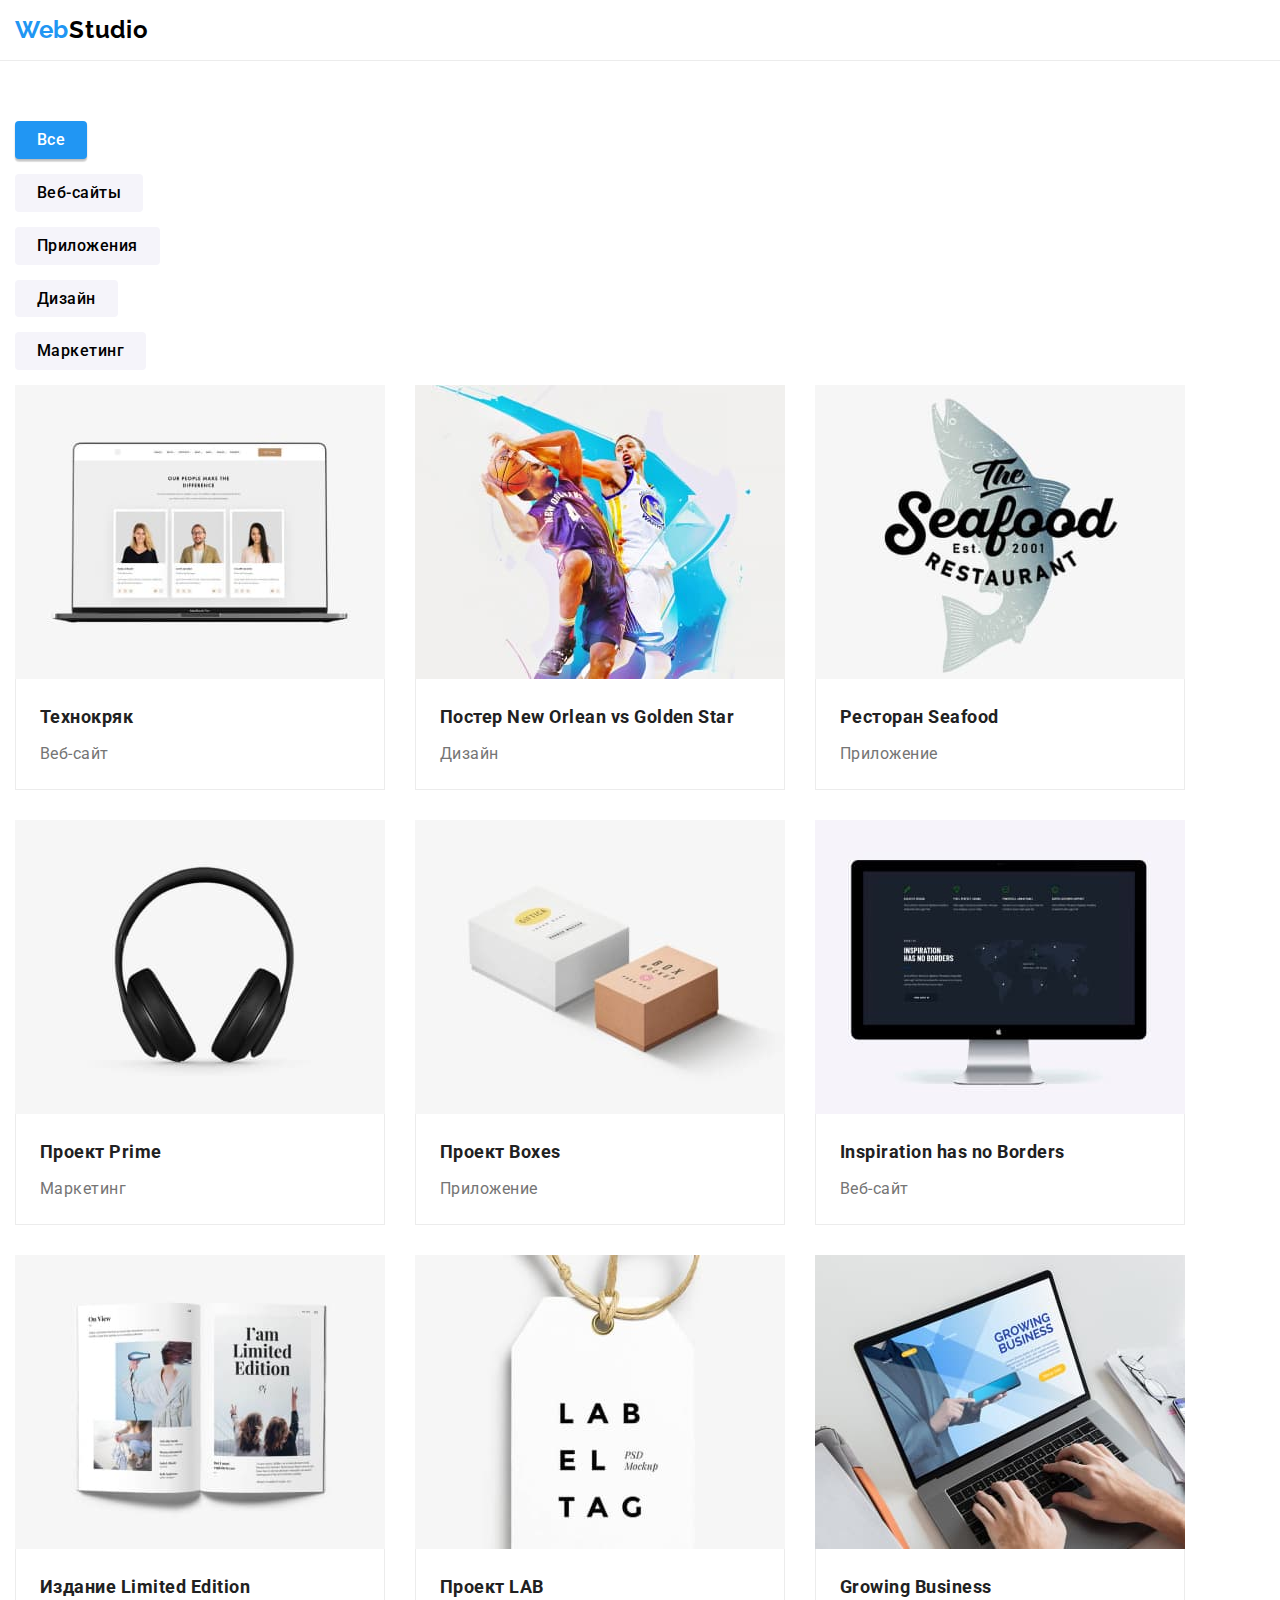
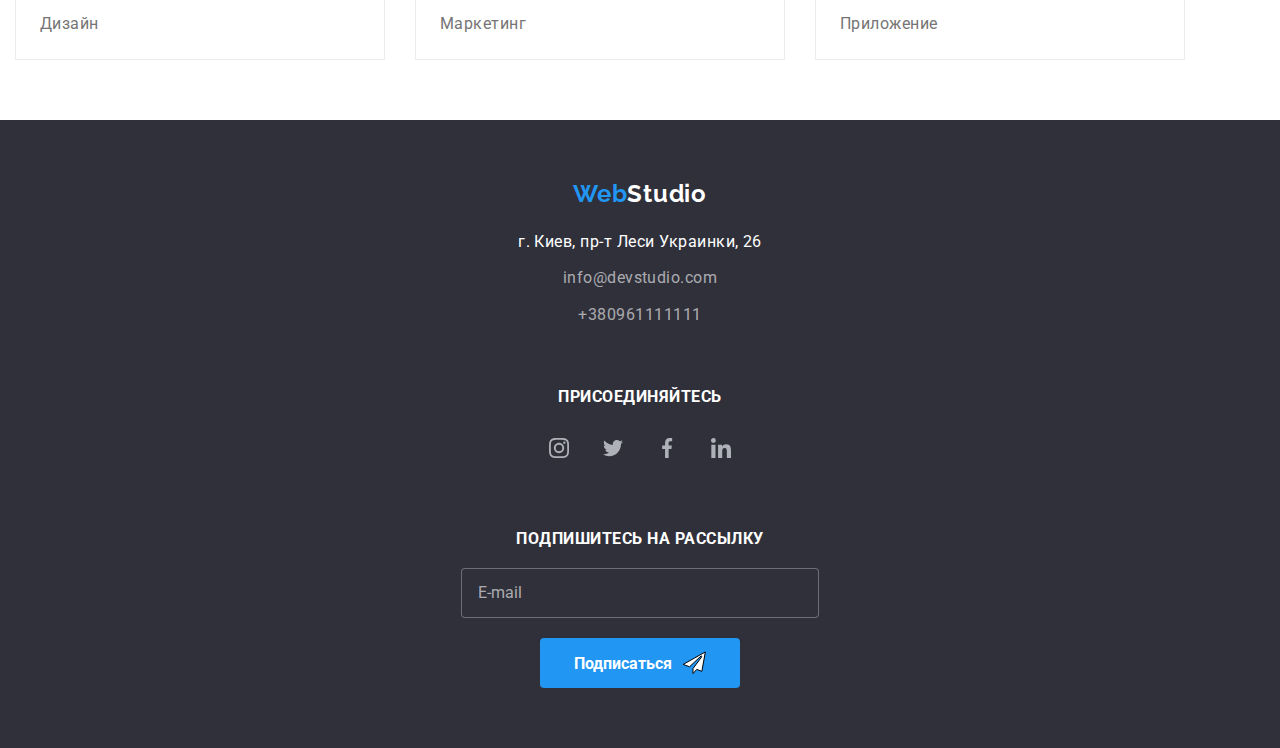
==== portfolio.html @ b9605300 "mobile-rdy" ====
<!DOCTYPE html>
<html lang="ru">

<head>
    <meta charset="UTF-8">
    <meta http-equiv="X-UA-Compatible" content="IE=edge">
    <meta name="viewport" content="width=device-width, initial-scale=1.0">
    <link rel="preconnect" href="https://fonts.googleapis.com">
    <link rel="preconnect" href="https://fonts.gstatic.com" crossorigin>
    <link rel="preconnect" href="https://fonts.googleapis.com">
    <link rel="preconnect" href="https://fonts.gstatic.com" crossorigin>
    <title>WebStudio</title>
    <link href="https://fonts.googleapis.com/css2?family=Raleway:wght@700&family=Roboto:wght@400;500;700;900&display=swap"
        rel="stylesheet">
        <link rel="stylesheet" href="https://cdnjs.cloudflare.com/ajax/libs/modern-normalize/1.1.0/modern-normalize.min.css">
    <link rel="stylesheet" href="./css/common.css">
    <link rel="stylesheet" href="./css/main.min.css">
   <!-- <link rel="stylesheet" href="./css/style.css"> -->
</head>

<body>
    <!--Шапка-->
                <header class="page-header">
                    <div class="container">
                        <nav class="main-nav">
                            <a class="logo" href="./index.html" lang="en">
                                <span class="logo__word">Web</span>Studio</a>
                
                            <button class="menu-button" type="button" aria-expanded="false" aria-controls="menu-container"
                                data-menu-button>
                                <svg width="40" height="40" aria-label="Переключатель мобильного меню">
                                    <use class="icon-cross" href="./images/burger.svg#icon-cross"></use>
                                    <use class="icon-menu" href="./images/burger.svg#icon-menu"></use>
                                </svg>
                            </button>
                            <div class="menu-container" id="menu-container" data-menu>
                                <div class="navigation">
                                    <ul class="nav">
                                        <li class="nav__item"><a class="nav__link" href="./index.html">Студия</a></li>
                                        <li class="nav__item"><a class="nav__link current" href="./portfolio.html">Портфолио</a></li>
                                        <li class="nav__item"><a class="nav__link" href="">Контакты</a></li>
                                    </ul>
                                </div>
                                <div class="contacts-list">
                                    <ul class="contacts">
                                        <li class="contacts__item">
                                            <a class="contacts__link contacts__link--blue link-none" href="tel:+380961111111">
                                                <svg class="contacts__icon" width="10" height="16">
                                                    <use href="./images/icons.svg#icon-smartphone"></use>
                                                </svg>
                                                +380961111111</a>
                                        </li>
                                        <li class="contacts__item">
                                            <a class="contacts__link link-none" href="mailto:info@devstudio.com">
                                                <svg class="contacts__icon" width="16" height="12">
                                                    <use href="./images/icons.svg#icon-email"></use>
                                                </svg>info@devstudio.com</a>
                                        </li>
                                    </ul>
                                    <ul class="social">
                                        <li class="social__item">
                                            <a class="social__link" href="">Instagram</a>
                                        </li>
                                        <li class="social__item">
                                            <a class="social__link" href="">Twitter</a>
                                        </li>
                                        <li class="social__item">
                                            <a class="social__link" href="">Facebook</a>
                                        </li>
                                        <li class="social__item">
                                            <a class="social__link" href="">LinkedIn</a>
                                        </li>
                                    </ul>
                
                
                                </div>
                            </div>
                        </nav>
                
                    </div>
                </header>
    <main>
        <!-- Наши проекты -->
        <section class="section">
            <div class="container">
            <h1 class="visually-hidden">Наши проекты</h1>
            <ul class="list works">
                <li class="works__item"><button type="button" class="works__btn works__btn--secondary">Все</button></li>
                <li class="works__item"><button type="button" class="works__btn works__btn--primary">Веб-сайты</button></li>
                <li class="works__item"><button type="button" class="works__btn works__btn--primary">Приложения</button></li>
                <li class="works__item"><button type="button" class="works__btn works__btn--primary">Дизайн</button></li>
                <li class="works__item"><button type="button" class="works__btn works__btn--primary">Маркетинг</button></li>
            </ul>
            <ul class="card-set">
                    <li class="card-set__item">
                        <a href="" class="link-none product">
                            <div class="product__thumb">
                            <img src="./images/technocrack.jpg" alt="открытый ноутбук" width="370">
                            <div class="product__overlay">
                                <p class="product__text">Ресурс предлагает комплексные предложения с разным уровнем функционала и сервисов. Все это позволит посетителю получить
                                исчерпывающие сведения о компании или частном лице.</p>
                            </div>
                            </div>
                            <div class="product__meta">
                                <h2 class="product__name">Технокряк</h2>
                                <p class="product__position">Веб-сайт</p>
                            </div>
                        </a>
                    </li>
                    <li class="card-set__item">        
                        <a href="" class="link-none product">
                            <div class="product__thumb">
                            <img src="./images/poster-neworlean.jpg" alt="два баскетболиста" width="370">
                            <div class="product__overlay">
                                <p class="product__text">Ресурс предлагает комплексные предложения с разным уровнем функционала и сервисов. Все это
                                    позволит посетителю получить
                                    исчерпывающие сведения о компании или частном лице.</p>
                            </div>
                            </div>
                            <div class="product__meta">
                                <h2 class="product__name">Постер <span lang="en">New Orlean vs Golden Star</span></h2>
                                <p class="product__position">Дизайн</p>
                            </div>
                        </a>
                    </li>
                    <li class="card-set__item">  
                        <a href="" class="link-none product">
                            <div class="product__thumb">
                            <img src="./images/seafood.jpg" alt="плакат ресторана" width="370">
                            <div class="product__overlay">
                                <p class="product__text">Ресурс предлагает комплексные предложения с разным уровнем функционала и сервисов. Все это
                                    позволит посетителю получить
                                    исчерпывающие сведения о компании или частном лице.</p>
                            </div>
                            </div>
                            <div class="product__meta">
                                <h2 class="product__name">Ресторан <span lang="en"> Seafood</span></h2>
                                <p class="product__position">Приложение</p>
                            </div>
                        </a>
                    </li>
                    <li class="card-set__item">            
                        <a href="" class="link-none product">
                            <div class="product__thumb">
                            <img src="./images/headphones.jpg" alt="наушники" width="370">
                            <div class="product__overlay">
                                <p class="product__text">Ресурс предлагает комплексные предложения с разным уровнем функционала и сервисов. Все это
                                    позволит посетителю получить
                                    исчерпывающие сведения о компании или частном лице.</p>
                            </div>
                            </div>
                            <div class="product__meta">
                                <h2 class="product__name">Проект <span lang="en">Prime</span></h2>
                                <p class="product__position">Маркетинг</p>
                            </div>
                        </a>
                    </li>
                    <li class="card-set__item">                    
                        <a href="" class="link-none product">
                            <div class="product__thumb">
                            <img src="./images/boxes.jpg" alt="два блока" width="370">
                            <div class="product__overlay">
                                <p class="product__text">Ресурс предлагает комплексные предложения с разным уровнем функционала и сервисов. Все это
                                    позволит посетителю получить
                                    исчерпывающие сведения о компании или частном лице.</p>
                            </div>
                            </div>
                            <div class="product__meta">
                                <h2 class="product__name">Проект <span lang="en">Boxes</span></h2>
                                <p class="product__position">Приложение</p>
                            </div>
                        </a>
                    </li>
                    <li class="card-set__item">   
                        <a href="" class="link-none product">
                            <div class="product__thumb">
                            <img src="./images/monitor.jpg" alt="монитор" width="370">
                            <div class="product__overlay">
                                <p class="product__text">Ресурс предлагает комплексные предложения с разным уровнем функционала и сервисов. Все это
                                    позволит посетителю получить
                                    исчерпывающие сведения о компании или частном лице.</p>
                            </div>
                            </div>
                            <div class="product__meta">
                                <h2 class="product__name" lang="en">Inspiration has no Borders</h2>
                                <p class="product__position">Веб-сайт</p>
                            </div>
                        </a>
                    </li>
                    <li class="card-set__item">  
                        <a href="" class="link-none product_">
                            <div class="product__thumb">
                            <img src="./images/book.jpg" alt="книга" width="370">
                            <div class="product__overlay">
                                <p class="product__text">Ресурс предлагает комплексные предложения с разным уровнем функционала и сервисов. Все это
                                    позволит посетителю получить
                                    исчерпывающие сведения о компании или частном лице.</p>
                            </div>
                            </div>
                            <div class="product__meta">
                                <h2 class="product__name">Издание <span lang="en">Limited Edition</span></h2>
                                <p class="product__position">Дизайн</p>
                            </div>
                        </a>
                    </li>
                    <li class="card-set__item"> 
                        <a href="" class="link-none product">
                            <div class="product__thumb">
                            <img src="./images/label.jpg" alt="фирменная бирка" width="370">
                            <div class="product__overlay">
                                <p class="product__text">Ресурс предлагает комплексные предложения с разным уровнем функционала и сервисов. Все это
                                    позволит посетителю получить
                                    исчерпывающие сведения о компании или частном лице.</p>
                            </div>
                            </div>
                            <div class="product__meta">
                                <h2 class="product__name">Проект <span lang="en">LAB</span></h2>
                                <p class="product__position">Маркетинг</p>
                            </div>
                        </a>
                    </li>
                    <li class="card-set__item">
                        <a href="" class="link-none product">
                            <div class="product__thumb">
                            <img src="./images/notebook.jpg" alt="ноутбук" width="370">
                            <div class="product__overlay">
                                <p class="product__text">Ресурс предлагает комплексные предложения с разным уровнем функционала и сервисов. Все это
                                    позволит посетителю получить
                                    исчерпывающие сведения о компании или частном лице.</p>
                            </div>
                            </div>
                            <div class="product__meta">
                                <h2 class="product__name" lang="en">Growing Business</h2>
                                <p class="product__position">Приложение</p>
                            </div>
                        </a>
                    </li>
                </ul>
            </div>
        </section>

    </main>

    <!--Подвал-->
<footer class="footer">
    <div class="container foot">
        <div class="foot-address">
            <a class="logo footer__logo link-none" href="./index.html" lang="en">
                <span class="logo__word">Web</span>Studio</a>
            <address class="address">
                <p class="address__text">г. Киев, пр-т Леси Украинки, 26</p>
                <ul class="address__list list">
                    <li class="address__item"><a class="address__link link-none" href="mailto:info@devstudio.com"
                            lang="en">info@devstudio.com</a></li>
                    <li class="address__item"><a class="address__link link-none"
                            href="tel:+380961111111">+380961111111</a></li>
                </ul>
            </address>
        </div>
        <div class="social-footer">
            <strong class="footer__title">Присоединяйтесь</strong>
            <ul class="icons list">
                <li class="icons__item"> <a href="" class="icons__link foot-link link-none">
                        <svg class="icons__img" aria-label="Инстаграм">
                            <use href="./images/icons.svg#icon-inst"></use>
                        </svg>
                        <span class="visually-hidden">Instagram</span>
                    </a></li>
                <li class="icons__item"><a href="" class="icons__link foot-link link-none">
                        <svg class="icons__img" aria-label="Твиттер">
                            <use href="./images/icons.svg#icon-tweet"></use>
                        </svg>
                        <span class="visually-hidden">Twitter</span>
                    </a></li>
                <li class="icons__item"><a href="" class="icons__link foot-link link-none">
                        <svg class="icons__team" width="20" height="20" aria-label="Фейсбук">
                            <use href="./images/icons.svg#icon-fb"></use>
                        </svg>
                        <span class="visually-hidden">Facebook</span>
                    </a></li>
                <li class="icons__item"><a href="" class="icons__link foot-link link-none">
                        <svg class="icons__img" aria-label="Линкедин">
                            <use href="./images/icons.svg#icon-lnkd"></use>
                        </svg>
                        <span class="visually-hidden">LinkedIn</span>
                    </a></li>
            </ul>
        </div>
        <div class="form-foot">
            <strong class="footer__title">Подпишитесь на рассылку</strong>
            <form action="#" class="form-footer">
                <input type="email" name="mail-foot" id="mail-foot" class="form-footer__field" placeholder="E-mail">
                <div class="btn-wrapper">
                    <button type="submit" class="form-footer__btn">Подписаться</button>
                   <!-- <div class="form-footer__img">
                          <svg class="foot-svg">
                        <use href="./images/icons.svg#icon-telegram"></use>
                    </svg> 
                        <svg width="24" height="24" viewBox="0 0 24 24" fill="none" xmlns="http://www.w3.org/2000/svg">
                            <path
                                d="M19.863 20.3235L14.975 18.5131L14.6483 18.3921L14.4217 18.6566L11 22.6484V17.5569L19.9017 5.54776L19.1581 4.88525L7.55359 15.7644L1.18652 13.4063L23.3215 0.955331L19.863 20.3235Z"
                                fill="white" stroke="black" />
                        </svg>
                    </div> -->
                </div>
            </form>
        </div>
    </div>
</footer>
<script src="js/menu.js"></script>
</body>

</html>
---- css/main.min.css ----
/*! modern-normalize v1.1.0 | MIT License | https://github.com/sindresorhus/modern-normalize */*,::before,::after{-webkit-box-sizing:border-box;box-sizing:border-box}html{line-height:1.15;-webkit-text-size-adjust:100%;-moz-tab-size:4;-o-tab-size:4;tab-size:4}body{margin:0;font-family:system-ui,-apple-system,"Segoe UI",Roboto,Helvetica,Arial,sans-serif,"Apple Color Emoji","Segoe UI Emoji"}hr{height:0;color:inherit}abbr[title]{-webkit-text-decoration:underline dotted;text-decoration:underline dotted}b,strong{font-weight:bolder}code,kbd,samp,pre{font-family:ui-monospace, SFMono-Regular, Consolas, 'Liberation Mono', Menlo, monospace;font-size:1em}small{font-size:80%}sub,sup{font-size:75%;line-height:0;position:relative;vertical-align:baseline}sub{bottom:-0.25em}sup{top:-0.5em}table{text-indent:0;border-color:inherit}button,input,optgroup,select,textarea{font-family:inherit;font-size:100%;line-height:1.15;margin:0}button,select{text-transform:none}button,[type='button'],[type='reset'],[type='submit']{-webkit-appearance:button}::-moz-focus-inner{border-style:none;padding:0}:-moz-focusring{outline:1px dotted ButtonText}:-moz-ui-invalid{box-shadow:none}legend{padding:0}progress{vertical-align:baseline}::-webkit-inner-spin-button,::-webkit-outer-spin-button{height:auto}[type='search']{-webkit-appearance:textfield;outline-offset:-2px}::-webkit-search-decoration{-webkit-appearance:none}::-webkit-file-upload-button{-webkit-appearance:button;font:inherit}summary{display:list-item}.nav,.clients,.address__list,.social,.card-set{list-style:none}.logo,.nav__link,.address__link,.social__link{text-decoration:none}html{-webkit-box-sizing:border-box;box-sizing:border-box}*,*::after,*::before{-webkit-box-sizing:inherit;box-sizing:inherit}p,h1,h2,h3,h4,h5,h6,ul{margin:0;padding:0}img{display:block;max-width:100%;height:auto}body{font-family:Roboto, sans-serif;letter-spacing:0.03em;color:#212121;background-color:#fff}body.modal-open{overflow:hidden}.visually-hidden{position:absolute;width:1px;height:1px;margin:-1px;border:0;padding:0;clip:rect(0 0 0 0);overflow:hidden}.list{list-style:none}.link-none{text-decoration:none}.container{min-width:100%;padding-left:15px;padding-right:15px;margin-left:auto;margin-right:auto}@media screen and (min-width: 480px){.container{width:480px}}@media screen and (min-width: 768px){.container{width:768px}}@media screen and (min-width: 1200px){.container{width:1200px}}.button{min-width:200px;padding:10px 32px;border:none;border-radius:4px;color:#fff;background-color:#2196f3;font-weight:700;font-size:16px;line-height:1.87;cursor:pointer}.section{padding-top:60px;padding-bottom:60px}.section--nopadding{padding-top:0}.section__title{margin-top:0;margin-bottom:30px;font-weight:700;font-size:36px;line-height:1.16;text-align:center}.page-header{position:relative;border-bottom:1px solid #ececec}.logo{display:inline-block;padding-top:16px;padding-bottom:16px;color:#000;font-family:Raleway, sans-serif;font-weight:700;font-size:24px;line-height:1.16;letter-spacing:0.03em}.logo__word{color:#2196f3}.footer__logo{color:#fff;padding:0;margin-bottom:20px}.main-nav{display:-webkit-box;display:-ms-flexbox;display:flex;-webkit-box-pack:justify;-ms-flex-pack:justify;justify-content:space-between;-webkit-box-align:center;-ms-flex-align:center;align-items:center}.nav{text-align:start}.nav__item:not(:last-child){margin-bottom:32px}.nav__link:visited{color:#212121}.nav__link{position:relative;display:inline-block;color:#212121;font-style:normal;font-weight:500;font-size:40px;line-height:1.17;letter-spacing:0.02em;-webkit-transition:color 250ms cubic-bezier(0.4, 0, 0.2, 1);transition:color 250ms cubic-bezier(0.4, 0, 0.2, 1)}.nav__link.current{color:#2196f3}.nav__link:hover,.nav__link:focus{color:#2196f3}@media screen and (max-width: 480px){.contacts{margin-bottom:60px}.contacts__icon{margin-right:11px}}@media screen and (max-width: 480px) and (max-width: 480px){.contacts__icon{display:none}}.contacts__item{display:-webkit-box;display:-ms-flexbox;display:flex;-webkit-box-pack:start;-ms-flex-pack:start;justify-content:flex-start}.contacts__item:not(:last-child){margin-bottom:32px}.contacts__link{display:-webkit-inline-box;display:-ms-inline-flexbox;display:inline-flex;-webkit-box-align:center;-ms-flex-align:center;align-items:center;color:#757575;font-weight:500;font-size:24px;line-height:1.16;letter-spacing:0.02em;color:#757575;fill:#757575;border:none;-webkit-transition:color 250ms cubic-bezier(0.4, 0, 0.2, 1),fill 250ms cubic-bezier(0.4, 0, 0.2, 1);transition:color 250ms cubic-bezier(0.4, 0, 0.2, 1),fill 250ms cubic-bezier(0.4, 0, 0.2, 1)}.contacts__link:hover,.contacts__link:focus{color:#2196f3;fill:#2196f3;border:none}@media screen and (max-width: 480px){.contacts__link--blue{font-weight:500;font-size:34px;line-height:1.17;letter-spacing:0.02em;color:#2196f3}}.hero{padding-top:184px;padding-bottom:216px;height:400px;margin-left:auto;margin-right:auto;letter-spacing:0.06em;text-align:center;background-color:#2f303a;background-image:-webkit-gradient(linear, left top, left bottom, from(rgba(47,48,58,0.4)), to(rgba(47,48,58,0))),url(../images/hero-bg-image.jpg);background-image:linear-gradient(180deg, rgba(47,48,58,0.4) 0%, rgba(47,48,58,0) 100%),url(../images/hero-bg-image.jpg);background-size:cover;background-position:center;background-repeat:no-repeat}.hero__title{margin-top:0;margin-bottom:30px;color:#fff;font-weight:900;font-size:26px;line-height:1.16;letter-spacing:0.06em;text-transform:uppercase}.features__icon{width:70px;height:70px}.features__thumb{display:-webkit-box;display:-ms-flexbox;display:flex;-webkit-box-pack:center;-ms-flex-pack:center;justify-content:center;-webkit-box-align:center;-ms-flex-align:center;align-items:center;min-height:120px;margin-bottom:30px;background-color:#f5f4fa}.features__item{text-align:center}.features__item:not(:last-child){margin-bottom:30px}.features__title{margin-top:0;margin-bottom:10px;font-weight:700;font-size:14px;line-height:1.14;text-transform:uppercase}.features__text{margin-top:0;margin-bottom:0;color:#757575;font-size:14px;line-height:1.71}@media screen and (max-width: 480px){.work{display:none}}.section__team--bg{background-color:#f5f4fa}.team__item:not(:last-child){margin-bottom:30px}.team__name{margin-bottom:10px;font-weight:500;font-size:16px;line-height:1.18}.team__position{margin-bottom:16px;color:#757575;font-size:16px;line-height:1.18}.team__block{display:block;text-align:center;padding-top:30px;padding-bottom:30px;background-color:#fff;border-radius:0px 0px 4px 4px;-webkit-box-shadow:0px 1px 3px rgba(0,0,0,0.12),0px 1px 1px rgba(0,0,0,0.14),0px 2px 1px rgba(0,0,0,0.2);box-shadow:0px 1px 3px rgba(0,0,0,0.12),0px 1px 1px rgba(0,0,0,0.14),0px 2px 1px rgba(0,0,0,0.2)}.icons{display:-webkit-box;display:-ms-flexbox;display:flex;-webkit-box-pack:center;-ms-flex-pack:center;justify-content:center}.icons__item:not(:last-child){margin-right:10px}.icons__link{display:-webkit-inline-box;display:-ms-inline-flexbox;display:inline-flex;-webkit-box-align:center;-ms-flex-align:center;align-items:center;-webkit-box-pack:center;-ms-flex-pack:center;justify-content:center;width:44px;height:44px;border-radius:50%;fill:#afb1b8;-webkit-transition:background-color 250ms cubic-bezier(0.4, 0, 0.2, 1),fill 250ms cubic-bezier(0.4, 0, 0.2, 1);transition:background-color 250ms cubic-bezier(0.4, 0, 0.2, 1),fill 250ms cubic-bezier(0.4, 0, 0.2, 1)}.icons__img{width:20px;height:20px}.icons__link:hover,.icons__link:focus{fill:#fff;background-color:#2196f3;border:none}.clients{display:-webkit-box;display:-ms-flexbox;display:flex;-ms-flex-wrap:wrap;flex-wrap:wrap;-webkit-box-pack:center;-ms-flex-pack:center;justify-content:center;margin:-15px}.clients__item{width:calc((100% - 4*15px)/2);margin:15px;border-radius:4px}.clients__link{display:-webkit-box;display:-ms-flexbox;display:flex;-webkit-box-pack:center;-ms-flex-pack:center;justify-content:center;-webkit-box-align:center;-ms-flex-align:center;align-items:center;min-width:170px;min-height:92px;fill:#afb1b8;border:1px solid #afb1b8;border-radius:4px;-webkit-transition:border 250ms cubic-bezier(0.4, 0, 0.2, 1),fill 250ms cubic-bezier(0.4, 0, 0.2, 1);transition:border 250ms cubic-bezier(0.4, 0, 0.2, 1),fill 250ms cubic-bezier(0.4, 0, 0.2, 1)}.clients__link:hover,.clients__link:focus{border-color:#2196f3;border-radius:4px;fill:#2196f3}.footer{background-color:#2f303a;padding-bottom:60px;padding-top:60px}.foot{text-align:center}.foot-address{margin-bottom:60px}.address{font-style:normal}.address__link{display:block;color:rgba(255,255,255,0.6);font-style:normal;line-height:1.71;-webkit-transition:color 250ms cubic-bezier(0.4, 0, 0.2, 1);transition:color 250ms cubic-bezier(0.4, 0, 0.2, 1)}.address__link:hover,.address__link:focus{color:#2196f3}.address__item{margin-top:9px}.address__text{color:#fff;font-weight:400;letter-spacing:0.03em;line-height:1.71}.footer__title{display:block;margin-bottom:20px;font-weight:700;line-height:1.14;text-transform:uppercase;color:#fff}.social-footer{margin-left:auto;margin-right:auto;text-align:center;margin-bottom:60px}.footer__icons-link{fill:#fff;background-color:rgba(255,255,255,0.1);-webkit-transition:background-color 250ms cubic-bezier(0.4, 0, 0.2, 1);transition:background-color 250ms cubic-bezier(0.4, 0, 0.2, 1)}.form-foot{display:block;text-align:center}.form-footer__field{min-height:50px;min-width:358px;padding:12px 16px;margin-bottom:20px;margin-right:auto;margin-left:auto;border:1px solid rgba(255,255,255,0.3);border-radius:4px;color:#fff;background-color:#2f303a}.form-footer__field:hover,.form-footer__field:focus{outline:transparent;border-color:#fff}.form-footer__btn{display:-webkit-box;display:-ms-flexbox;display:flex;-webkit-box-align:center;-ms-flex-align:center;align-items:center;-webkit-box-pack:center;-ms-flex-pack:center;justify-content:center;min-width:200px;min-height:50px;margin-left:auto;margin-right:auto;border:none;border-radius:4px;color:#fff;background-color:#2196f3;font-weight:700;font-size:16px;line-height:1.87;cursor:pointer;-webkit-transition:background-color 250ms cubic-bezier(0.4, 0, 0.2, 1);transition:background-color 250ms cubic-bezier(0.4, 0, 0.2, 1)}.form-footer__btn::after{content:'';display:inline-block;width:24px;height:24px;margin-left:10px;background-image:url(../images/telegram.svg)}.form-footer__img{position:absolute;width:24px;height:24px;top:50%;right:28px;-webkit-transform:translateY(-50%);transform:translateY(-50%)}.btn-wrapper{height:50px}.form-footer__field::-webkit-input-placeholder{color:rgba(255,255,255,0.6)}.form-footer__field:-ms-input-placeholder{color:rgba(255,255,255,0.6)}.form-footer__field::-ms-input-placeholder{color:rgba(255,255,255,0.6)}.form-footer__field::placeholder{color:rgba(255,255,255,0.6)}.backdrop{position:fixed;top:0;left:0;width:100%;height:100%;padding:94px 15px;overflow-y:scroll;background-color:rgba(0,0,0,0.2);opacity:1;-webkit-transition:opacity 250ms var(--timing-function);transition:opacity 250ms var(--timing-function)}.backdrop.is-hidden{opacity:0;pointer-events:none}.backdrop.is-hidden .modal{-webkit-transform:translate(-50%, -50%) scale(1.1);transform:translate(-50%, -50%) scale(1.1)}.modal{position:relative;padding:40px;background-color:#fff;border-radius:4px;-webkit-transition:-webkit-transform 250ms cubic-bezier(0.4, 0, 0.2, 1);transition:-webkit-transform 250ms cubic-bezier(0.4, 0, 0.2, 1);transition:transform 250ms cubic-bezier(0.4, 0, 0.2, 1);transition:transform 250ms cubic-bezier(0.4, 0, 0.2, 1), -webkit-transform 250ms cubic-bezier(0.4, 0, 0.2, 1)}.button-close{display:-webkit-inline-box;display:-ms-inline-flexbox;display:inline-flex;position:absolute;-webkit-box-pack:center;-ms-flex-pack:center;justify-content:center;-webkit-box-align:center;-ms-flex-align:center;align-items:center;right:0;top:0;margin-top:8px;margin-right:8px;width:30px;height:30px;padding:0;background-color:#fff;border:1px solid rgba(0,0,0,0.1);border-radius:50px;cursor:pointer;fill:black;-webkit-transition:fill 250ms cubic-bezier(0.4, 0, 0.2, 1),border-color 250ms cubic-bezier(0.4, 0, 0.2, 1);transition:fill 250ms cubic-bezier(0.4, 0, 0.2, 1),border-color 250ms cubic-bezier(0.4, 0, 0.2, 1)}.button-close:hover,.button-close:focus{outline:none;fill:#2196f3;border-color:#2196f3}.button-close__img{height:11px;width:11px}.form{margin-left:auto;margin-right:auto}.form__title{display:inline-block;margin-bottom:12px;font-weight:700;font-size:20px;line-height:1.15}.form__field{position:relative;display:-webkit-box;display:-ms-flexbox;display:flex;-webkit-box-orient:vertical;-webkit-box-direction:normal;-ms-flex-direction:column;flex-direction:column}.form__field:not(:nth-of-type(4)){margin-bottom:10px}.form__field:nth-of-type(4){margin-bottom:20px}.form__input{margin:0;padding:11px 12px 11px 35px;border:1px solid rgba(33,33,33,0.2);border-radius:4px;cursor:pointer}.form-textarea{height:120px;padding:12px 16px;resize:none;-webkit-transition:border-color 250ms cubic-bezier(0.4, 0, 0.2, 1);transition:border-color 250ms cubic-bezier(0.4, 0, 0.2, 1);border:1px solid rgba(33,33,33,0.2);border-radius:4px}.form-field input::-webkit-input-placeholder{font-size:12px;line-height:1.16;letter-spacing:0.01em;color:rgba(117,117,117,0.5)}.form-field input:-ms-input-placeholder{font-size:12px;line-height:1.16;letter-spacing:0.01em;color:rgba(117,117,117,0.5)}.form-field input::-ms-input-placeholder{font-size:12px;line-height:1.16;letter-spacing:0.01em;color:rgba(117,117,117,0.5)}.form-field input::placeholder{font-size:12px;line-height:1.16;letter-spacing:0.01em;color:rgba(117,117,117,0.5)}.agree{display:-webkit-box;display:-ms-flexbox;display:flex;-webkit-box-pack:center;-ms-flex-pack:center;justify-content:center;margin-bottom:30px}.agree__link{color:#2196f3}.form-btn{display:block;margin-left:auto;margin-right:auto;-webkit-box-shadow:0px 4px 4px rgba(0,0,0,0.15);box-shadow:0px 4px 4px rgba(0,0,0,0.15);-webkit-transition:background-color 250ms cubic-bezier(0.4, 0, 0.2, 1);transition:background-color 250ms cubic-bezier(0.4, 0, 0.2, 1)}.form-btn:hover,.form-btn:focus,.form-footer__btn:hover,.form-footer__btn:focus{background-color:#188CE8}.form-img{position:absolute;top:31px;left:12px;-webkit-transition:fill 250ms cubic-bezier(0.4, 0, 0.2, 1);transition:fill 250ms cubic-bezier(0.4, 0, 0.2, 1)}.form__input:hover,.form__input:focus,textarea:hover,textarea:focus{outline:transparent;border-color:#2196f3}.form__input:focus+.form-img,.form__input:hover+.form-img{fill:#2196f3}.form__input{-webkit-transition:border-color 250ms cubic-bezier(0.4, 0, 0.2, 1);transition:border-color 250ms cubic-bezier(0.4, 0, 0.2, 1)}.checkbox{-webkit-appearance:none;-moz-appearance:none;appearance:none}.icon{display:inline-block;width:16px;height:15px;margin-right:7px;border:2px solid #212121;border-radius:2px}.checkbox:checked+.icon{background-color:#2196f3;border-color:#2196f3;background-image:url(../images/fullcheck.svg);background-size:contain;background-origin:border-box}.checkbox:focus+.icon{border-color:#2196f3}.form__label{display:-webkit-inline-box;display:-ms-inline-flexbox;display:inline-flex;-webkit-box-align:center;-ms-flex-align:center;align-items:center;margin-bottom:4px;font-size:12px;line-height:1.16;letter-spacing:0.01em;color:#757575}.agree-text{-ms-flex-item-align:center;-ms-grid-row-align:center;align-self:center;white-space:nowrap;font-size:12px;line-height:1.16;color:#757575}.menu-button{display:-webkit-inline-box;display:-ms-inline-flexbox;display:inline-flex;margin:0;padding:0;z-index:2;border:none;background-color:transparent}.menu-button:hover,.menu-button:focus{fill:#2196f3}@media screen and (min-width: 768px){.menu-button{display:none}}.menu-button .icon-cross{display:none}.menu-button.is-open .icon-cross{display:block}.menu-button.is-open .icon-menu{display:none}.menu-button .icon-menu{display:block}.menu-container{display:none;position:absolute;top:0;left:0;width:100%;min-height:796px;padding:48px 40px;text-align:center;z-index:1;background-color:#fff}.menu-container.is-open{display:-webkit-box;display:-ms-flexbox;display:flex;-webkit-box-orient:vertical;-webkit-box-direction:normal;-ms-flex-direction:column;flex-direction:column;-webkit-box-pack:justify;-ms-flex-pack:justify;justify-content:space-between}.social{display:-webkit-box;display:-ms-flexbox;display:flex;-webkit-box-pack:justify;-ms-flex-pack:justify;justify-content:space-between}.social__item{font-weight:500;font-size:18px;line-height:1.22;letter-spacing:0.02em;color:#2196f3}.social__item:not(:last-child){margin-right:20px}.social__link:visited{color:currentColor}@media screen and (max-width: 480px){.works{display:-webkit-box;display:-ms-flexbox;display:flex;-ms-flex-wrap:wrap;flex-wrap:wrap}}.works__item{margin-bottom:15px}.works__item:not(:last-child){margin-right:8px}.works__btn{display:inline-block;border-radius:4px;padding:6px 22px;font-family:inherit;font-weight:500;font-size:16px;line-height:1.62;letter-spacing:inherit;-webkit-transition:color 250ms cubic-bezier(0.4, 0, 0.2, 1),background-color 250ms cubic-bezier(0.4, 0, 0.2, 1),-webkit-box-shadow 250ms cubic-bezier(0.4, 0, 0.2, 1);transition:color 250ms cubic-bezier(0.4, 0, 0.2, 1),background-color 250ms cubic-bezier(0.4, 0, 0.2, 1),-webkit-box-shadow 250ms cubic-bezier(0.4, 0, 0.2, 1);transition:color 250ms cubic-bezier(0.4, 0, 0.2, 1),background-color 250ms cubic-bezier(0.4, 0, 0.2, 1),box-shadow 250ms cubic-bezier(0.4, 0, 0.2, 1);transition:color 250ms cubic-bezier(0.4, 0, 0.2, 1),background-color 250ms cubic-bezier(0.4, 0, 0.2, 1),box-shadow 250ms cubic-bezier(0.4, 0, 0.2, 1),-webkit-box-shadow 250ms cubic-bezier(0.4, 0, 0.2, 1);cursor:pointer}.works__btn--primary{background-color:#f5f4fa;border:none}.works__btn--primary:hover,.works__btn--primary:focus{outline:transparent;color:#fff;background-color:#2196f3;border:none;-webkit-box-shadow:0px 3px 1px rgba(0,0,0,0.1),0px 1px 2px rgba(0,0,0,0.08),0px 2px 2px rgba(0,0,0,0.12);box-shadow:0px 3px 1px rgba(0,0,0,0.1),0px 1px 2px rgba(0,0,0,0.08),0px 2px 2px rgba(0,0,0,0.12)}.works__btn--secondary{color:#fff;background-color:#2196f3;border:none;-webkit-box-shadow:0px 3px 1px rgba(0,0,0,0.1),0px 1px 2px rgba(0,0,0,0.08),0px 2px 2px rgba(0,0,0,0.12);box-shadow:0px 3px 1px rgba(0,0,0,0.1),0px 1px 2px rgba(0,0,0,0.08),0px 2px 2px rgba(0,0,0,0.12)}.works__btn--secondary:hover,.works__btn--secondary:focus{outline:transparent}@media screen and (min-width: 480px){.card-set{display:-webkit-box;display:-ms-flexbox;display:flex;-ms-flex-wrap:wrap;flex-wrap:wrap;margin:-15px}}.card-set__item{width:370px;margin:15px;-webkit-transition:-webkit-box-shadow 250ms var(--timing-function);transition:-webkit-box-shadow 250ms var(--timing-function);transition:box-shadow 250ms var(--timing-function);transition:box-shadow 250ms var(--timing-function), -webkit-box-shadow 250ms var(--timing-function)}.product{display:block}.product:focus,.product:hover{outline:transparent;-webkit-box-shadow:0px 1px 1px rgba(0,0,0,0.12),0px 4px 4px rgba(0,0,0,0.06),1px 4px 6px rgba(0,0,0,0.16);box-shadow:0px 1px 1px rgba(0,0,0,0.12),0px 4px 4px rgba(0,0,0,0.06),1px 4px 6px rgba(0,0,0,0.16)}.product__meta{color:#212121;padding:20px 24px;border-bottom:1px solid #ececec;border-right:1px solid #ececec;border-left:1px solid #ececec}.product__thumb{position:relative;overflow:hidden}.product__overlay{position:absolute;top:0;left:0;width:100%;height:100%;-webkit-transform:translateY(101%);transform:translateY(101%);-webkit-transition:-webkit-transform 250ms cubic-bezier(0.4, 0, 0.2, 1);transition:-webkit-transform 250ms cubic-bezier(0.4, 0, 0.2, 1);transition:transform 250ms cubic-bezier(0.4, 0, 0.2, 1);transition:transform 250ms cubic-bezier(0.4, 0, 0.2, 1), -webkit-transform 250ms cubic-bezier(0.4, 0, 0.2, 1);background-color:rgba(33,150,243,0.9)}.product__text{display:block;width:322px;height:168px;margin:63px 24px;font-size:18px;line-height:1.55;color:#fff}.card-set__item:hover .product__overlay{-webkit-transform:translateY(0%);transform:translateY(0%)}.card-set__item:focus .product__overlay{-webkit-transform:translateY(0%);transform:translateY(0%)}.product__name{margin-bottom:4px;font-weight:700;font-size:18px;line-height:2}.product__position{color:#757575;font-size:16px;line-height:1.87}
/*# sourceMappingURL=main.min.css.map */
---- css/style.css ----
/* цвет основного текста #212121 */
/* вторичный цвет текста #757575 */
/* вторичный цвет текста rgba(255,255,255,.6) */
/* белый #ffffff */
/* акцент #2196F3 */
/* вторичный цвет фона #2F303A */
/* вторичный цвет фона #f5f4fa*/
:root {
  --primary-text-color: #212121;
  --title-text-color: #757575;
  --accent-color: #2196f3;
  --white-color: #ffffff;
  --black-color: #000000;
  --secondary-background-color: #f5f4fa;
  --secondary-bg-color: #2f303a;
  --social-sprite-color: #afb1b8;
  --timing-function: cubic-bezier(0.4, 0, 0.2, 1);
  
}
html {
  box-sizing: border-box;
}

*,
*::after,
*::before {
  box-sizing: inherit;
}
p,
h1,
h2,
h3,
h4,
h5,
h6,
ul {
  margin: 0;
  padding: 0;
}
img {
  display: block;
  max-width: 100%;
  height: auto;
}

body {
  font-family: Roboto, sans-serif;
  letter-spacing: 0.03em;
  color: var(--primary-text-color);
  background-color: var(--white-color);
}
.container {
  width: 1200px;
  padding-left: 15px;
  padding-right: 15px;
  margin-left: auto;
  margin-right: auto;
}
.list {
  list-style: none;
}
.link-none,
.link-none:visited {
  text-decoration: none;
}
.visually-hidden {
  position: absolute;
  width: 1px;
  height: 1px;
  margin: -1px;
  border: 0;
  padding: 0;
  clip: rect(0 0 0 0);
  overflow: hidden;
}
/* index.html*/
.page-header {
  border-bottom: 1px solid #ececec;
}
/* logo */
.logo {
  padding-top: 24px;
  padding-bottom: 24px;
  color: var(--black-color);
  font-family: Raleway, sans-serif;
  font-weight: 700;
  font-size: 26px;
  line-height: 1.19;
  letter-spacing: 0.03em;
}
.logo__word {
  color: var(--accent-color);
}

/* site nav */
.main-nav {
  display: flex;
  align-items: center;
}

.nav {
  display: flex;
  align-items: center;
  margin-left: 93px;
}
.nav__link:visited {
  color: var(--primary-text-color);
}

.nav__item:not(:last-child) {
  margin-right: 50px;
}

.nav__link {
  position: relative;
  display: block;
  padding-top: 32px;
  padding-bottom: 32px;
  color: var(--primary-text-color);
  font-style: normal;
  font-weight: 500;
  line-height: 1.14;
  letter-spacing: 0.02em;
  transition: color 250ms var(--timing-function);
}
/*.name::after{
  content: '';
  position: absolute;
  bottom: 0;
  left: 0;
  display: inline-block;
  width: 100%;
  height: 4px;
  border-radius: 4px;
  background-color: var(--accent-color);
  transition: opacity 250ms var(--timing-function);
  opacity: 0;
}
.name:hover::after,
.name:focus::after {
  opacity: 1;
}*/
.nav__link.current {
  color: var(--accent-color);
}
.nav__link.current:after {
  content: '';
  position: absolute;
  bottom: 0;
  left: 0;
  display: inline-block;
  width: 100%;
  height: 4px;
  border-radius: 4px;
  background-color: var(--accent-color);
  opacity: 1;
}
.nav__link:hover,
.nav__link:focus {
  color: var(--accent-color);

}



/* contacts */
.contacts {
  display: flex;
  margin-left: auto;
}
.contacts__item + .contacts__item {
  margin-left: 50px;
}

.contacts__item {
  display: inline-flex;
  align-items: center;
}

.contacts__link {
  display: inline-flex;
  align-items: center;
  padding-top: 32px;
  padding-bottom: 32px;
  color: var(--title-text-color);
  font-weight: 500;
  font-size: 14px;
  line-height: 1.14;
  letter-spacing: 0.02em;
  fill: var(--title-text-color);
  border:none;
  transition: color 250ms var(--timing-function),
  fill 250ms var(--timing-function);
}
.contacts__link:hover,
.contacts__link:focus {
  color: var(--accent-color);
  fill: var(--accent-color);
  border:none;
}
.contacts__icon {
  margin-right: 11px;
}
/* hero */
.hero {
  padding-top: 184px;
  padding-bottom: 216px;
  height: 600px;
  max-width: 1600px;
  margin-left: auto;
  margin-right: auto;
  letter-spacing: 0.06em;
  text-align: center;
  background-color: var(--secondary-bg-color);
  background-image: linear-gradient(
      180deg,
      rgba(47, 48, 58, 0.4) 0%,
      rgba(47, 48, 58, 0) 100%),
    url(../images/hero-bg-image.jpg);
  background-size: cover;
  background-position: center;
  background-repeat: no-repeat;
}

.hero__thumb {
  width: 696px;
}
.hero__title {
  margin-top: 0;
  margin-bottom: 30px;
  color: var(--white-color);
  font-weight: 900;
  font-size: 44px;
  line-height: 1.36;
  letter-spacing: 0.06em;
  text-transform: uppercase;
}
.button {
  min-width: 200px;
  padding: 10px 32px;
  border: none;
  border-radius: 4px;
  color: var(--white-color);
  background-color: var(--accent-color);
  font-weight: 700;
  font-size: 16px;
  line-height: 1.87;
  cursor: pointer;
}


/* section */
.section {
  padding-top: 94px;
  padding-bottom: 94px;
}
.section--nopadding {
  padding-top: 0;
}

.section__title {
  margin-top: 0;
  margin-bottom: 50px;
  font-weight: 700;
  font-size: 36px;
  line-height: 1.16;
  text-align: center;
}

/* features */
.features {
  display: flex;
}
/*
.features .item + .item {
  margin-left: 30px;
}*/
.features__item {
  width: calc((100% - 90px) / 4);
}
.features__icon {
 width: 70px;
 height: 70px;
}
.features__thumb {
  display: flex;
  justify-content: center;
  align-items: center;
  min-height: 120px;
  margin-bottom: 30px;
  background-color: var(--secondary-background-color);
}
/*.features-item::before {
  display: block;
  content: "";
  height: 120px;
  margin-bottom: 30px;
  background-color: var(--secondary-background-color);
  background-repeat: no-repeat;
  background-position: center;
}*/

.features__item:not(:last-child) {
  margin-right: 30px;
}
.features__title {
  margin-top: 0;
  margin-bottom: 10px;
  font-weight: 700;
  font-size: 14px;
  line-height: 1.14;
  text-transform: uppercase;
}
.features__text {
  margin-top: 0;
  margin-bottom: 0;
  color: var(--title-text-color);
  font-size: 14px;
  line-height: 1.71;
}
/* what we do*/
.work {
  display: flex;
}
.work-item {
  position: relative;
  width: calc((100% - 60px) / 3);
}

.work-item:not(:last-child) {
  margin-right: 30px;
}
.work-text {
  position: absolute;
  bottom: 0;
  left: 0;
  display: inline-flex;
  justify-content: center;
  align-items: center;
  width: 100%;
  min-height: 70px;
  font-weight: 700;
  line-height: 1.14px;
  text-transform: uppercase;
  color: var(--white-color);
  background-color: rgba(47, 48, 58, .8);
}

/* team */
.team {
  display: flex;
}
.section__team--bg {
  background-color: var(--secondary-background-color);
}

.team__item {
  width: calc((100% - 90px) / 4);
}

.team__item:not(:last-child) {
  margin-right: 30px;
}

.team__name {
  margin-bottom: 10px;
  font-weight: 500;
  font-size: 16px;
  line-height: 1.18;
}

.team__position {
  margin-bottom: 16px;
  color: var(--title-text-color);
  font-size: 16px;
  line-height: 1.18;
}

.team__block {
  display: block;
  text-align: center;
  padding-top: 30px;
  padding-bottom: 30px;
  background-color: var(--white-color);
  border-radius: 0px 0px 4px 4px;
  box-shadow: 0px 1px 3px rgba(0, 0, 0, 0.12),
  0px 1px 1px rgba(0, 0, 0, 0.14),
  0px 2px 1px rgba(0, 0, 0, 0.2);
}
/* Social */

.icons {
  display: flex;
  justify-content: center;
}

.icons__item:not(:last-child) {
  margin-right: 10px;
}

.icons__link {
  display: inline-flex;
  align-items: center;
  justify-content: center;
  width: 44px;
  height: 44px;
  border-radius: 50%;
  fill: var(--social-sprite-color);
  transition: background-color 250ms var(--timing-function), 
  fill 250ms var(--timing-function);
}

.icons__img  {
  width: 20px;
  height: 20px;
}

.icons__link:hover,
.icons__link:focus  {
  fill: white;
  background-color: var(--accent-color);
  border: none;
}

/* Clients */

.clients {
  display: flex;
}

.clients__item {
  
  /*width: calc((100% - 150px)/6);*/
  min-width: 170px;
  min-height: 92px;
  
  border-radius: 4px;

}

/*.clients-item:hover,
.clients-item:focus {
  border: 1px solid var(--accent-color);
}*/

.clients__item:not(:last-child){
  margin-right: 30px;
}

.clients__link { 
  display: flex;
  justify-content: center;
  align-items: center;
  min-width: 170px;
  min-height: 92px;
  fill: var(--social-sprite-color);
  border: 1px solid var(--social-sprite-color);
  border-radius: 4px;
  transition: 
  border 250ms var(--timing-function),  
  fill 250ms var(--timing-function);
}

.clients__link:hover,
.clients__link:focus {
  border-color: var(--accent-color);
  border-radius: 4px;
  fill: var(--accent-color);
}





/* portfolio.html */

.works {
  display: flex;
  justify-content: center;
  margin-bottom: 50px;
}

.works__item:not(:last-child) {
  margin-right: 8px;
  margin-bottom: 15px;
}

.works__btn {
  display: inline-block;
  border-radius: 4px;
  padding: 6px 22px;
  font-family: inherit;
  font-weight: 500;
  font-size: 16px;
  line-height: 1.62;
  letter-spacing: inherit;
  transition: color 250ms var(--timing-function),
  background-color 250ms var(--timing-function),
  box-shadow 250ms var(--timing-function);
  cursor: pointer;
  
}


.works__btn--primary {
  background-color: var(--secondary-background-color);
  border: none;
  
}

.works__btn--primary:hover,
.works__btn--primary:focus {
  outline: transparent;
  color: var(--white-color);
  background-color: var(--accent-color);
  border: none;
  box-shadow: 0px 3px 1px rgba(0, 0, 0, 0.1),
  0px 1px 2px rgba(0, 0, 0, 0.08),
  0px 2px 2px rgba(0, 0, 0, 0.12);
}
.works__btn--secondary {
  color: var(--white-color);
  background-color: var(--accent-color);
  border: none;
  box-shadow: 0px 3px 1px rgba(0, 0, 0, 0.1),
  0px 1px 2px rgba(0, 0, 0, 0.08),
  0px 2px 2px rgba(0, 0, 0, 0.12);
}

.works__btn--secondary:hover,
.works__btn--secondary:focus {
  outline: transparent;
}
.card-set {
  display: flex;
  flex-wrap: wrap;
  margin: -15px;
}
.card-set__item {
  /*width: calc((100% - 60px) / 3);*/
  width: 370px;
  margin: 15px;
  transition: box-shadow 250ms var(--timing-function);
}


.product {
  display: block;
}

.product:focus,
.product:hover {
  outline: transparent;
  box-shadow: 0px 1px 1px rgba(0, 0, 0, 0.12),
  0px 4px 4px rgba(0, 0, 0, 0.06),
  1px 4px 6px rgba(0, 0, 0, 0.16);
}




.product__meta {
  color: var(--primary-text-color);
  padding: 20px 24px;
  border-bottom: 1px solid #ececec;
  border-right: 1px solid #ececec;
  border-left: 1px solid #ececec;
}

/* margin-right: 30px;
  margin-bottom: 30p
.flex-container .item:nth-child(3n) {
  margin-right: 0;
}

.flex-container .item:nth-last-child(-n + 3) {
  margin-bottom: 0;
}
.flex-container .item:not(:nth-child(3n)) {
  margin-right: 30px;
}
.flex-container .item:not(:nth-last-child(-n + 3)) {
  margin-bottom: 30px;
} */
.product__thumb {
  position: relative;
  overflow: hidden;
}

.product__overlay {
  position: absolute;
  top: 0;
  left: 0;
  width: 100%;
  height: 100%;
  transform: translateY(101%);
  transition: transform 250ms var(--timing-function);
  background-color: rgba(33, 150, 243, 0.9);
}
.product__text {
  display: block;
  width: 322px;
  height: 168px;
  margin: 63px 24px;
  font-size: 18px;
  line-height: 1.55;
  color: var(--white-color);
}

.card-set__item:hover .product__overlay{
  transform: translateY(0%);
}
.card-set__item:focus .product__overlay {
  transform: translateY(0%);
  
}

.product__name {
  margin-bottom: 4px;
  font-weight: 700;
  font-size: 18px;
  line-height: 2;
}
.product__position {
  color: var(--title-text-color);
  font-size: 16px;
  line-height: 1.87;
}



/* footer */

.footer {
  background-color: var(--secondary-bg-color);
  padding-bottom: 60px;
  padding-top: 60px;
}
.address {
  font-style: normal;
  margin-top: 20px;
}
.address__link {
  display: block;
  color: rgba(255, 255, 255, 0.6);
  font-style: normal;
  line-height: 1.71;
  transition: color 250ms var(--timing-function);
}

.address__item {
  margin-top: 9px;
}

.address__link:hover,
.address__link:focus {
  color: var(--accent-color);
}

.footer__logo {
  color: var(--white-color);
  padding: 0;
  margin-bottom: 20px;
}
.address__text {
  color: var(--white-color);
  font-weight: 400;
  letter-spacing: 0.03em;
  line-height: 1.71;
}
.footer__title {
  display: block;
  margin-bottom: 20px;
  font-weight: 700;
  line-height: 1.14;
  text-transform: uppercase;
  color: var(--white-color);
}
.social-footer {
  margin-left: 70px;
  width: 206px;
}
.foot {
 display: flex;
 align-items: baseline;
}
.footer__icons-link {
  fill: var(--white-color);
  background-color: rgba(255, 255, 255, .1);
  transition: background-color 250ms var(--timing-function)
}

.form-foot {
  display: block;
  margin-left: auto;
  width: 570px;
}
.form-footer {
  display: flex;
}
.form-footer__field {
  min-height: 50px;
  min-width: 358px;
  padding: 12px 16px;
  margin-bottom: 20px;
  margin-right: 12px;
  border: 1px solid rgba(255, 255, 255, 0.3);
  border-radius: 4px;
  color: var(--white-color);
  background-color: var(--secondary-bg-color);
}

.form-footer__field:hover,
.form-footer__field:focus {
  outline: none;
  border-color: var(--white-color);
}
.form-footer__btn {
  display: flex;
  align-items: center;
  justify-content: center;
  min-width: 200px;
  min-height: 50px;
  margin: 0;
  border: none;
  border-radius: 4px;
  color: var(--white-color);
  background-color: var(--accent-color);
  font-weight: 700;
  font-size: 16px;
  line-height: 1.87;
  cursor: pointer;

  transition: background-color 250ms var(--timing-function);
  
}

.form-footer__btn::after {
  content: '';
  display: inline-block;
  width: 24px;
  height: 24px; 
  margin-left: 10px;
  background-image: url(../images/telegram.svg);
}

.form-footer__img {
  position: absolute;
  width: 24px;
  height: 24px;
  top: 50%;
  right: 28px;
  transform: translateY(-50%);
}
.btn-wrapper  {
  height: 50px;
}
.form-footer__field::placeholder{
  color: rgba(255, 255, 255, .6);
}


/* modal window */
.backdrop {
  position: fixed;
  top: 0;
  left: 0;
  width: 100%;
  height: 100%;
  background-color: rgba(0, 0, 0, .2);
  opacity: 1;
  transition: opacity 250ms var(--timing-function);
}
.backdrop.is-hidden {
  opacity: 0;
  pointer-events: none;
}
.backdrop.is-hidden .modal {
  transform: translate(-50%, -50%) scale(1.1) ;
}
.modal {
  position: absolute;
  left: 50%;
  top: 50%;
  width: 528px;
  min-height: 581px;
  padding: 40px;

  background-color: var(--white-color);
  border-radius: 4px;

  transform: translate(-50%, -50%) scale(1);
  transition: transform 250ms var(--timing-function);
}

.button-close {
  display: inline-flex;
  position: absolute;
  justify-content: center;
  align-items: center;
  right: 0;
  top: 0;
  margin-top: 8px;
  margin-right: 8px;
  width: 30px;
  height: 30px;
  padding: 0;
  background-color: var(--white-color);
  border: 1px solid rgba(0, 0, 0, 0.1);
  border-radius: 50px;
  cursor: pointer;
  fill: black;
  transition: fill 250ms var(--timing-function),
  border-color 250ms var(--timing-function);
}
.button-close:hover,
.button-close:focus {
  outline: none;
  fill: var(--accent-color);
  border-color: var(--accent-color);
}

.button-close__img {
  height: 11px;
  width: 11px;
}

.form  {
  margin-left: auto;
  margin-right: auto;
}
.form__title {
  display: inline-block;
  margin-bottom: 12px;
  font-weight: 700;
  font-size: 20px;
  line-height: 1.15;
}
.form__field {
  position: relative;
  display: flex;
  flex-direction: column;
}

.form__field:not(:nth-of-type(4)) {
  margin-bottom: 10px;
}

.form__field:nth-of-type(4) {
  margin-bottom: 20px;
}



.form__input {
  margin: 0;
  padding: 11px 12px 11px 35px;
  border: 1px solid rgba(33, 33, 33, 0.2);
  border-radius: 4px;
  cursor: pointer;
}

.form-textarea {
  height: 120px;
  padding: 12px 16px;
  resize: none;
  transition: border-color 250ms var(--timing-function);
  border: 1px solid rgba(33, 33, 33, 0.2);
  border-radius: 4px;
}

.form-field input::placeholder{
  font-size: 12px;
  line-height: 1.16;
  letter-spacing: 0.01em;
  color: rgba(117, 117, 117, 0.5);
}

.agree {
  display: flex;
  text-align: center;
  justify-content: center;
  margin-bottom: 30px;
}
.agree__link {
  color: var(--accent-color);
}

.form-btn {
  display: block;
  margin-left: auto;
  margin-right: auto;

  box-shadow: 0px 4px 4px rgba(0, 0, 0, 0.15);

  transition: background-color 250ms var(--timing-function);
  
}
.form-btn:hover,
.form-btn:focus,
.form-footer__btn:hover,
.form-footer__btn:focus {
  background-color: #188CE8;

}

.form-img {
  position: absolute;
  top: 31px;
  left: 12px;
  transition: fill 250ms var(--timing-function);
}

.form__input:hover,
.form__input:focus,
textarea:hover,
textarea:focus
{
  outline: none;
  border-color: var(--accent-color);
  
}

.form__input:focus + .form-img,
.form__input:hover + .form-img
{
  fill: var(--accent-color);
}

.form__input {
  transition: border-color 250ms var(--timing-function);
}

.checkbox {
  -webkit-appearance:none;
  -moz-appearance:none;
  appearance:none;
}

.icon {
  display: inline-block;
  width: 16px;
  height: 15px;
  margin-right: 7px;
  border: 2px solid var(--primary-text-color);
  border-radius: 2px;
  
}

 
.checkbox:checked + .icon
 {
  background-color: var(--accent-color);
  border-color: var(--accent-color);
  background-image: url(../images/fullcheck.svg);
  background-size: contain;
  background-origin: border-box;
}

.checkbox:focus + .icon{
  border-color: var(--accent-color);
}

.form__label {
  display: inline-flex;
  align-items: center;
  margin-bottom: 4px;
  font-size: 12px;
  line-height: 1.16;
  letter-spacing: 0.01em;
  color: var(--title-text-color);
  
}
.agree-text {
  white-space: nowrap;
  font-size: 14px;
  line-height: 1.71;
  color: var(--title-text-color);
}
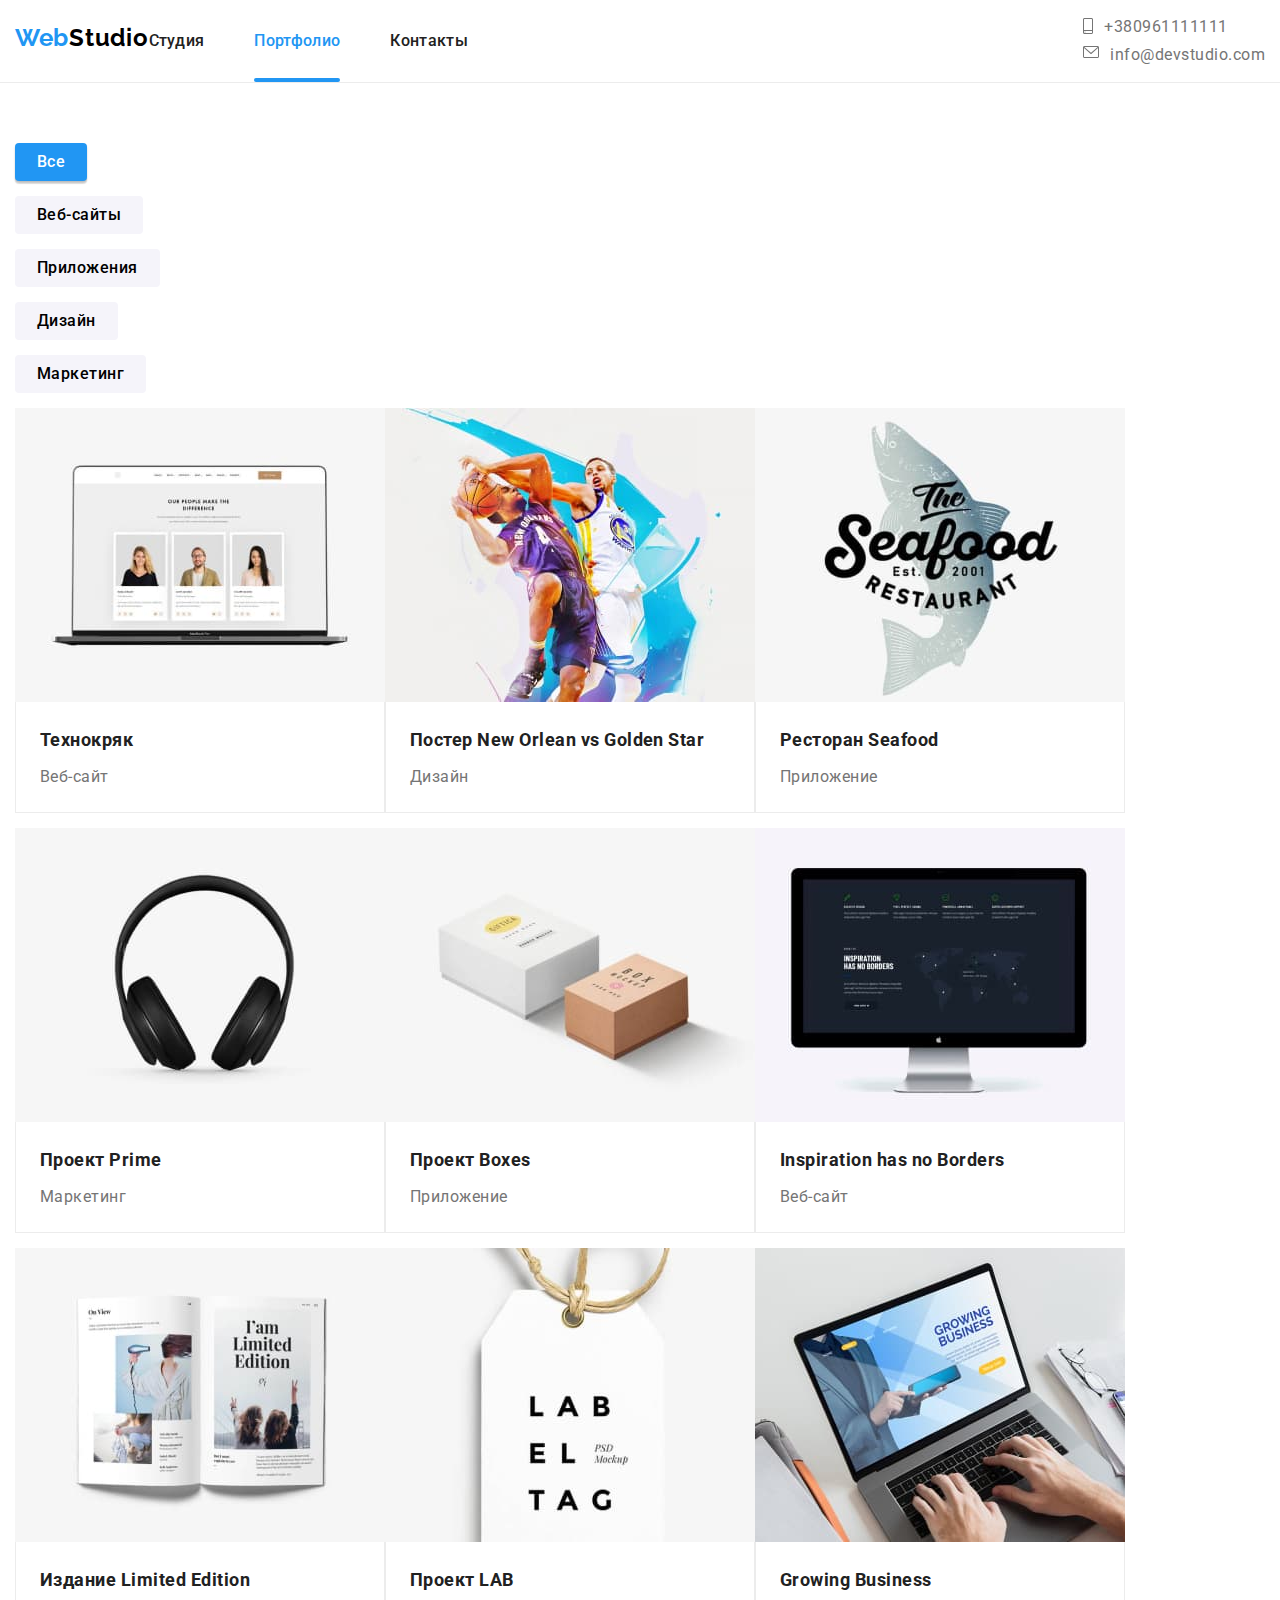
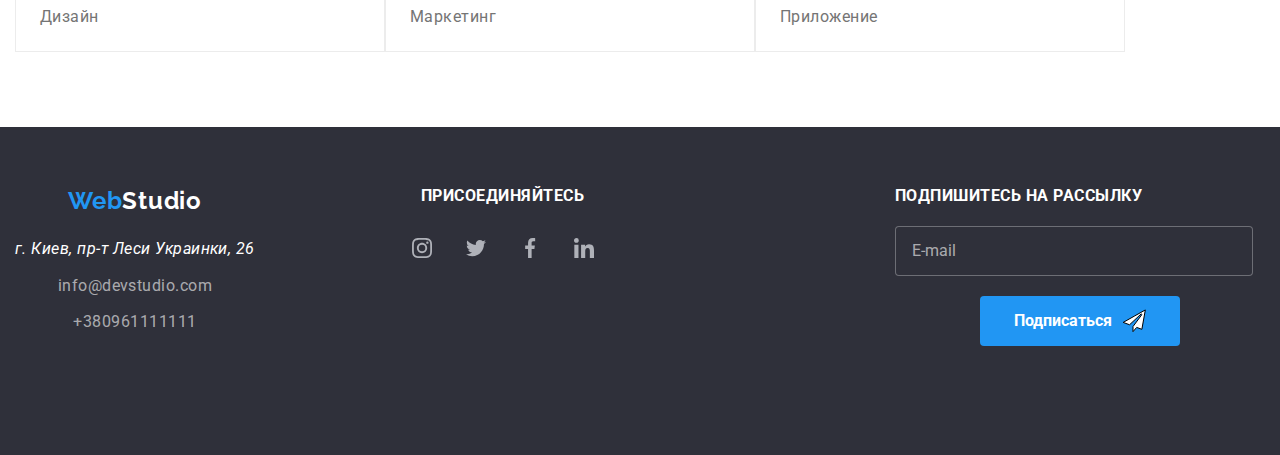
==== commit 60a5b608: "hw8" ====
--- a/portfolio.html
+++ b/portfolio.html
@@ -13,7 +13,6 @@
     <link href="https://fonts.googleapis.com/css2?family=Raleway:wght@700&family=Roboto:wght@400;500;700;900&display=swap"
         rel="stylesheet">
         <link rel="stylesheet" href="https://cdnjs.cloudflare.com/ajax/libs/modern-normalize/1.1.0/modern-normalize.min.css">
-    <link rel="stylesheet" href="./css/common.css">
     <link rel="stylesheet" href="./css/main.min.css">
    <!-- <link rel="stylesheet" href="./css/style.css"> -->
 </head>
@@ -244,7 +243,7 @@
     <!--Подвал-->
 <footer class="footer">
     <div class="container foot">
-        <div class="foot-address">
+        <div class="foot__address">
             <a class="logo footer__logo link-none" href="./index.html" lang="en">
                 <span class="logo__word">Web</span>Studio</a>
             <address class="address">
--- a/css/main.min.css
+++ b/css/main.min.css
@@ -3,5 +3,5 @@
  Consolas,  'Liberation Mono',  Menlo,- monospace;font-size:1em}small{font-size:80%}sub,sup{font-size:75%;line-height:0;position:relative;vertical-align:baseline}sub{bottom:-0.25em}sup{top:-0.5em}table{text-indent:0;border-color:inherit}button,input,optgroup,select,textarea{font-family:inherit;font-size:100%;line-height:1.15;margin:0}button,select{text-transform:none}button,[type='button'],[type='reset'],[type='submit']{-webkit-appearance:button}::-moz-focus-inner{border-style:none;padding:0}:-moz-focusring{outline:1px dotted ButtonText}:-moz-ui-invalid{box-shadow:none}legend{padding:0}progress{vertical-align:baseline}::-webkit-inner-spin-button,::-webkit-outer-spin-button{height:auto}[type='search']{-webkit-appearance:textfield;outline-offset:-2px}::-webkit-search-decoration{-webkit-appearance:none}::-webkit-file-upload-button{-webkit-appearance:button;font:inherit}summary{display:list-item}.nav,.clients,.address__list,.social,.card-set{list-style:none}.logo,.nav__link,.address__link,.social__link{text-decoration:none}html{-webkit-box-sizing:border-box;box-sizing:border-box}*,*::after,*::before{-webkit-box-sizing:inherit;box-sizing:inherit}p,h1,h2,h3,h4,h5,h6,ul{margin:0;padding:0}img{display:block;max-width:100%;height:auto}body{font-family:Roboto, sans-serif;letter-spacing:0.03em;color:#212121;background-color:#fff}body.modal-open{overflow:hidden}.visually-hidden{position:absolute;width:1px;height:1px;margin:-1px;border:0;padding:0;clip:rect(0 0 0 0);overflow:hidden}.list{list-style:none}.link-none{text-decoration:none}.container{min-width:100%;padding-left:15px;padding-right:15px;margin-left:auto;margin-right:auto}@media screen and (min-width: 480px){.container{width:480px}}@media screen and (min-width: 768px){.container{width:768px}}@media screen and (min-width: 1200px){.container{width:1200px}}.button{min-width:200px;padding:10px 32px;border:none;border-radius:4px;color:#fff;background-color:#2196f3;font-weight:700;font-size:16px;line-height:1.87;cursor:pointer}.section{padding-top:60px;padding-bottom:60px}.section--nopadding{padding-top:0}.section__title{margin-top:0;margin-bottom:30px;font-weight:700;font-size:36px;line-height:1.16;text-align:center}.page-header{position:relative;border-bottom:1px solid #ececec}.logo{display:inline-block;padding-top:16px;padding-bottom:16px;color:#000;font-family:Raleway, sans-serif;font-weight:700;font-size:24px;line-height:1.16;letter-spacing:0.03em}.logo__word{color:#2196f3}.footer__logo{color:#fff;padding:0;margin-bottom:20px}.main-nav{display:-webkit-box;display:-ms-flexbox;display:flex;-webkit-box-pack:justify;-ms-flex-pack:justify;justify-content:space-between;-webkit-box-align:center;-ms-flex-align:center;align-items:center}.nav{text-align:start}.nav__item:not(:last-child){margin-bottom:32px}.nav__link:visited{color:#212121}.nav__link{position:relative;display:inline-block;color:#212121;font-style:normal;font-weight:500;font-size:40px;line-height:1.17;letter-spacing:0.02em;-webkit-transition:color 250ms cubic-bezier(0.4, 0, 0.2, 1);transition:color 250ms cubic-bezier(0.4, 0, 0.2, 1)}.nav__link.current{color:#2196f3}.nav__link:hover,.nav__link:focus{color:#2196f3}@media screen and (max-width: 480px){.contacts{margin-bottom:60px}.contacts__icon{margin-right:11px}}@media screen and (max-width: 480px) and (max-width: 480px){.contacts__icon{display:none}}.contacts__item{display:-webkit-box;display:-ms-flexbox;display:flex;-webkit-box-pack:start;-ms-flex-pack:start;justify-content:flex-start}.contacts__item:not(:last-child){margin-bottom:32px}.contacts__link{display:-webkit-inline-box;display:-ms-inline-flexbox;display:inline-flex;-webkit-box-align:center;-ms-flex-align:center;align-items:center;color:#757575;font-weight:500;font-size:24px;line-height:1.16;letter-spacing:0.02em;color:#757575;fill:#757575;border:none;-webkit-transition:color 250ms cubic-bezier(0.4, 0, 0.2, 1),fill 250ms cubic-bezier(0.4, 0, 0.2, 1);transition:color 250ms cubic-bezier(0.4, 0, 0.2, 1),fill 250ms cubic-bezier(0.4, 0, 0.2, 1)}.contacts__link:hover,.contacts__link:focus{color:#2196f3;fill:#2196f3;border:none}@media screen and (max-width: 480px){.contacts__link--blue{font-weight:500;font-size:34px;line-height:1.17;letter-spacing:0.02em;color:#2196f3}}.hero{padding-top:184px;padding-bottom:216px;height:400px;margin-left:auto;margin-right:auto;letter-spacing:0.06em;text-align:center;background-color:#2f303a;background-image:-webkit-gradient(linear, left top, left bottom, from(rgba(47,48,58,0.4)), to(rgba(47,48,58,0))),url(../images/hero-bg-image.jpg);background-image:linear-gradient(180deg, rgba(47,48,58,0.4) 0%, rgba(47,48,58,0) 100%),url(../images/hero-bg-image.jpg);background-size:cover;background-position:center;background-repeat:no-repeat}.hero__title{margin-top:0;margin-bottom:30px;color:#fff;font-weight:900;font-size:26px;line-height:1.16;letter-spacing:0.06em;text-transform:uppercase}.features__icon{width:70px;height:70px}.features__thumb{display:-webkit-box;display:-ms-flexbox;display:flex;-webkit-box-pack:center;-ms-flex-pack:center;justify-content:center;-webkit-box-align:center;-ms-flex-align:center;align-items:center;min-height:120px;margin-bottom:30px;background-color:#f5f4fa}.features__item{text-align:center}.features__item:not(:last-child){margin-bottom:30px}.features__title{margin-top:0;margin-bottom:10px;font-weight:700;font-size:14px;line-height:1.14;text-transform:uppercase}.features__text{margin-top:0;margin-bottom:0;color:#757575;font-size:14px;line-height:1.71}@media screen and (max-width: 480px){.work{display:none}}.section__team--bg{background-color:#f5f4fa}.team__item:not(:last-child){margin-bottom:30px}.team__name{margin-bottom:10px;font-weight:500;font-size:16px;line-height:1.18}.team__position{margin-bottom:16px;color:#757575;font-size:16px;line-height:1.18}.team__block{display:block;text-align:center;padding-top:30px;padding-bottom:30px;background-color:#fff;border-radius:0px 0px 4px 4px;-webkit-box-shadow:0px 1px 3px rgba(0,0,0,0.12),0px 1px 1px rgba(0,0,0,0.14),0px 2px 1px rgba(0,0,0,0.2);box-shadow:0px 1px 3px rgba(0,0,0,0.12),0px 1px 1px rgba(0,0,0,0.14),0px 2px 1px rgba(0,0,0,0.2)}.icons{display:-webkit-box;display:-ms-flexbox;display:flex;-webkit-box-pack:center;-ms-flex-pack:center;justify-content:center}.icons__item:not(:last-child){margin-right:10px}.icons__link{display:-webkit-inline-box;display:-ms-inline-flexbox;display:inline-flex;-webkit-box-align:center;-ms-flex-align:center;align-items:center;-webkit-box-pack:center;-ms-flex-pack:center;justify-content:center;width:44px;height:44px;border-radius:50%;fill:#afb1b8;-webkit-transition:background-color 250ms cubic-bezier(0.4, 0, 0.2, 1),fill 250ms cubic-bezier(0.4, 0, 0.2, 1);transition:background-color 250ms cubic-bezier(0.4, 0, 0.2, 1),fill 250ms cubic-bezier(0.4, 0, 0.2, 1)}.icons__img{width:20px;height:20px}.icons__link:hover,.icons__link:focus{fill:#fff;background-color:#2196f3;border:none}.clients{display:-webkit-box;display:-ms-flexbox;display:flex;-ms-flex-wrap:wrap;flex-wrap:wrap;-webkit-box-pack:center;-ms-flex-pack:center;justify-content:center;margin:-15px}.clients__item{width:calc((100% - 4*15px)/2);margin:15px;border-radius:4px}.clients__link{display:-webkit-box;display:-ms-flexbox;display:flex;-webkit-box-pack:center;-ms-flex-pack:center;justify-content:center;-webkit-box-align:center;-ms-flex-align:center;align-items:center;min-width:170px;min-height:92px;fill:#afb1b8;border:1px solid #afb1b8;border-radius:4px;-webkit-transition:border 250ms cubic-bezier(0.4, 0, 0.2, 1),fill 250ms cubic-bezier(0.4, 0, 0.2, 1);transition:border 250ms cubic-bezier(0.4, 0, 0.2, 1),fill 250ms cubic-bezier(0.4, 0, 0.2, 1)}.clients__link:hover,.clients__link:focus{border-color:#2196f3;border-radius:4px;fill:#2196f3}.footer{background-color:#2f303a;padding-bottom:60px;padding-top:60px}.foot{text-align:center}.foot-address{margin-bottom:60px}.address{font-style:normal}.address__link{display:block;color:rgba(255,255,255,0.6);font-style:normal;line-height:1.71;-webkit-transition:color 250ms cubic-bezier(0.4, 0, 0.2, 1);transition:color 250ms cubic-bezier(0.4, 0, 0.2, 1)}.address__link:hover,.address__link:focus{color:#2196f3}.address__item{margin-top:9px}.address__text{color:#fff;font-weight:400;letter-spacing:0.03em;line-height:1.71}.footer__title{display:block;margin-bottom:20px;font-weight:700;line-height:1.14;text-transform:uppercase;color:#fff}.social-footer{margin-left:auto;margin-right:auto;text-align:center;margin-bottom:60px}.footer__icons-link{fill:#fff;background-color:rgba(255,255,255,0.1);-webkit-transition:background-color 250ms cubic-bezier(0.4, 0, 0.2, 1);transition:background-color 250ms cubic-bezier(0.4, 0, 0.2, 1)}.form-foot{display:block;text-align:center}.form-footer__field{min-height:50px;min-width:358px;padding:12px 16px;margin-bottom:20px;margin-right:auto;margin-left:auto;border:1px solid rgba(255,255,255,0.3);border-radius:4px;color:#fff;background-color:#2f303a}.form-footer__field:hover,.form-footer__field:focus{outline:transparent;border-color:#fff}.form-footer__btn{display:-webkit-box;display:-ms-flexbox;display:flex;-webkit-box-align:center;-ms-flex-align:center;align-items:center;-webkit-box-pack:center;-ms-flex-pack:center;justify-content:center;min-width:200px;min-height:50px;margin-left:auto;margin-right:auto;border:none;border-radius:4px;color:#fff;background-color:#2196f3;font-weight:700;font-size:16px;line-height:1.87;cursor:pointer;-webkit-transition:background-color 250ms cubic-bezier(0.4, 0, 0.2, 1);transition:background-color 250ms cubic-bezier(0.4, 0, 0.2, 1)}.form-footer__btn::after{content:'';display:inline-block;width:24px;height:24px;margin-left:10px;background-image:url(../images/telegram.svg)}.form-footer__img{position:absolute;width:24px;height:24px;top:50%;right:28px;-webkit-transform:translateY(-50%);transform:translateY(-50%)}.btn-wrapper{height:50px}.form-footer__field::-webkit-input-placeholder{color:rgba(255,255,255,0.6)}.form-footer__field:-ms-input-placeholder{color:rgba(255,255,255,0.6)}.form-footer__field::-ms-input-placeholder{color:rgba(255,255,255,0.6)}.form-footer__field::placeholder{color:rgba(255,255,255,0.6)}.backdrop{position:fixed;top:0;left:0;width:100%;height:100%;padding:94px 15px;overflow-y:scroll;background-color:rgba(0,0,0,0.2);opacity:1;-webkit-transition:opacity 250ms var(--timing-function);transition:opacity 250ms var(--timing-function)}.backdrop.is-hidden{opacity:0;pointer-events:none}.backdrop.is-hidden .modal{-webkit-transform:translate(-50%, -50%) scale(1.1);transform:translate(-50%, -50%) scale(1.1)}.modal{position:relative;padding:40px;background-color:#fff;border-radius:4px;-webkit-transition:-webkit-transform 250ms cubic-bezier(0.4, 0, 0.2, 1);transition:-webkit-transform 250ms cubic-bezier(0.4, 0, 0.2, 1);transition:transform 250ms cubic-bezier(0.4, 0, 0.2, 1);transition:transform 250ms cubic-bezier(0.4, 0, 0.2, 1), -webkit-transform 250ms cubic-bezier(0.4, 0, 0.2, 1)}.button-close{display:-webkit-inline-box;display:-ms-inline-flexbox;display:inline-flex;position:absolute;-webkit-box-pack:center;-ms-flex-pack:center;justify-content:center;-webkit-box-align:center;-ms-flex-align:center;align-items:center;right:0;top:0;margin-top:8px;margin-right:8px;width:30px;height:30px;padding:0;background-color:#fff;border:1px solid rgba(0,0,0,0.1);border-radius:50px;cursor:pointer;fill:black;-webkit-transition:fill 250ms cubic-bezier(0.4, 0, 0.2, 1),border-color 250ms cubic-bezier(0.4, 0, 0.2, 1);transition:fill 250ms cubic-bezier(0.4, 0, 0.2, 1),border-color 250ms cubic-bezier(0.4, 0, 0.2, 1)}.button-close:hover,.button-close:focus{outline:none;fill:#2196f3;border-color:#2196f3}.button-close__img{height:11px;width:11px}.form{margin-left:auto;margin-right:auto}.form__title{display:inline-block;margin-bottom:12px;font-weight:700;font-size:20px;line-height:1.15}.form__field{position:relative;display:-webkit-box;display:-ms-flexbox;display:flex;-webkit-box-orient:vertical;-webkit-box-direction:normal;-ms-flex-direction:column;flex-direction:column}.form__field:not(:nth-of-type(4)){margin-bottom:10px}.form__field:nth-of-type(4){margin-bottom:20px}.form__input{margin:0;padding:11px 12px 11px 35px;border:1px solid rgba(33,33,33,0.2);border-radius:4px;cursor:pointer}.form-textarea{height:120px;padding:12px 16px;resize:none;-webkit-transition:border-color 250ms cubic-bezier(0.4, 0, 0.2, 1);transition:border-color 250ms cubic-bezier(0.4, 0, 0.2, 1);border:1px solid rgba(33,33,33,0.2);border-radius:4px}.form-field input::-webkit-input-placeholder{font-size:12px;line-height:1.16;letter-spacing:0.01em;color:rgba(117,117,117,0.5)}.form-field input:-ms-input-placeholder{font-size:12px;line-height:1.16;letter-spacing:0.01em;color:rgba(117,117,117,0.5)}.form-field input::-ms-input-placeholder{font-size:12px;line-height:1.16;letter-spacing:0.01em;color:rgba(117,117,117,0.5)}.form-field input::placeholder{font-size:12px;line-height:1.16;letter-spacing:0.01em;color:rgba(117,117,117,0.5)}.agree{display:-webkit-box;display:-ms-flexbox;display:flex;-webkit-box-pack:center;-ms-flex-pack:center;justify-content:center;margin-bottom:30px}.agree__link{color:#2196f3}.form-btn{display:block;margin-left:auto;margin-right:auto;-webkit-box-shadow:0px 4px 4px rgba(0,0,0,0.15);box-shadow:0px 4px 4px rgba(0,0,0,0.15);-webkit-transition:background-color 250ms cubic-bezier(0.4, 0, 0.2, 1);transition:background-color 250ms cubic-bezier(0.4, 0, 0.2, 1)}.form-btn:hover,.form-btn:focus,.form-footer__btn:hover,.form-footer__btn:focus{background-color:#188CE8}.form-img{position:absolute;top:31px;left:12px;-webkit-transition:fill 250ms cubic-bezier(0.4, 0, 0.2, 1);transition:fill 250ms cubic-bezier(0.4, 0, 0.2, 1)}.form__input:hover,.form__input:focus,textarea:hover,textarea:focus{outline:transparent;border-color:#2196f3}.form__input:focus+.form-img,.form__input:hover+.form-img{fill:#2196f3}.form__input{-webkit-transition:border-color 250ms cubic-bezier(0.4, 0, 0.2, 1);transition:border-color 250ms cubic-bezier(0.4, 0, 0.2, 1)}.checkbox{-webkit-appearance:none;-moz-appearance:none;appearance:none}.icon{display:inline-block;width:16px;height:15px;margin-right:7px;border:2px solid #212121;border-radius:2px}.checkbox:checked+.icon{background-color:#2196f3;border-color:#2196f3;background-image:url(../images/fullcheck.svg);background-size:contain;background-origin:border-box}.checkbox:focus+.icon{border-color:#2196f3}.form__label{display:-webkit-inline-box;display:-ms-inline-flexbox;display:inline-flex;-webkit-box-align:center;-ms-flex-align:center;align-items:center;margin-bottom:4px;font-size:12px;line-height:1.16;letter-spacing:0.01em;color:#757575}.agree-text{-ms-flex-item-align:center;-ms-grid-row-align:center;align-self:center;white-space:nowrap;font-size:12px;line-height:1.16;color:#757575}.menu-button{display:-webkit-inline-box;display:-ms-inline-flexbox;display:inline-flex;margin:0;padding:0;z-index:2;border:none;background-color:transparent}.menu-button:hover,.menu-button:focus{fill:#2196f3}@media screen and (min-width: 768px){.menu-button{display:none}}.menu-button .icon-cross{display:none}.menu-button.is-open .icon-cross{display:block}.menu-button.is-open .icon-menu{display:none}.menu-button .icon-menu{display:block}.menu-container{display:none;position:absolute;top:0;left:0;width:100%;min-height:796px;padding:48px 40px;text-align:center;z-index:1;background-color:#fff}.menu-container.is-open{display:-webkit-box;display:-ms-flexbox;display:flex;-webkit-box-orient:vertical;-webkit-box-direction:normal;-ms-flex-direction:column;flex-direction:column;-webkit-box-pack:justify;-ms-flex-pack:justify;justify-content:space-between}.social{display:-webkit-box;display:-ms-flexbox;display:flex;-webkit-box-pack:justify;-ms-flex-pack:justify;justify-content:space-between}.social__item{font-weight:500;font-size:18px;line-height:1.22;letter-spacing:0.02em;color:#2196f3}.social__item:not(:last-child){margin-right:20px}.social__link:visited{color:currentColor}@media screen and (max-width: 480px){.works{display:-webkit-box;display:-ms-flexbox;display:flex;-ms-flex-wrap:wrap;flex-wrap:wrap}}.works__item{margin-bottom:15px}.works__item:not(:last-child){margin-right:8px}.works__btn{display:inline-block;border-radius:4px;padding:6px 22px;font-family:inherit;font-weight:500;font-size:16px;line-height:1.62;letter-spacing:inherit;-webkit-transition:color 250ms cubic-bezier(0.4, 0, 0.2, 1),background-color 250ms cubic-bezier(0.4, 0, 0.2, 1),-webkit-box-shadow 250ms cubic-bezier(0.4, 0, 0.2, 1);transition:color 250ms cubic-bezier(0.4, 0, 0.2, 1),background-color 250ms cubic-bezier(0.4, 0, 0.2, 1),-webkit-box-shadow 250ms cubic-bezier(0.4, 0, 0.2, 1);transition:color 250ms cubic-bezier(0.4, 0, 0.2, 1),background-color 250ms cubic-bezier(0.4, 0, 0.2, 1),box-shadow 250ms cubic-bezier(0.4, 0, 0.2, 1);transition:color 250ms cubic-bezier(0.4, 0, 0.2, 1),background-color 250ms cubic-bezier(0.4, 0, 0.2, 1),box-shadow 250ms cubic-bezier(0.4, 0, 0.2, 1),-webkit-box-shadow 250ms cubic-bezier(0.4, 0, 0.2, 1);cursor:pointer}.works__btn--primary{background-color:#f5f4fa;border:none}.works__btn--primary:hover,.works__btn--primary:focus{outline:transparent;color:#fff;background-color:#2196f3;border:none;-webkit-box-shadow:0px 3px 1px rgba(0,0,0,0.1),0px 1px 2px rgba(0,0,0,0.08),0px 2px 2px rgba(0,0,0,0.12);box-shadow:0px 3px 1px rgba(0,0,0,0.1),0px 1px 2px rgba(0,0,0,0.08),0px 2px 2px rgba(0,0,0,0.12)}.works__btn--secondary{color:#fff;background-color:#2196f3;border:none;-webkit-box-shadow:0px 3px 1px rgba(0,0,0,0.1),0px 1px 2px rgba(0,0,0,0.08),0px 2px 2px rgba(0,0,0,0.12);box-shadow:0px 3px 1px rgba(0,0,0,0.1),0px 1px 2px rgba(0,0,0,0.08),0px 2px 2px rgba(0,0,0,0.12)}.works__btn--secondary:hover,.works__btn--secondary:focus{outline:transparent}@media screen and (min-width: 480px){.card-set{display:-webkit-box;display:-ms-flexbox;display:flex;-ms-flex-wrap:wrap;flex-wrap:wrap;margin:-15px}}.card-set__item{width:370px;margin:15px;-webkit-transition:-webkit-box-shadow 250ms var(--timing-function);transition:-webkit-box-shadow 250ms var(--timing-function);transition:box-shadow 250ms var(--timing-function);transition:box-shadow 250ms var(--timing-function), -webkit-box-shadow 250ms var(--timing-function)}.product{display:block}.product:focus,.product:hover{outline:transparent;-webkit-box-shadow:0px 1px 1px rgba(0,0,0,0.12),0px 4px 4px rgba(0,0,0,0.06),1px 4px 6px rgba(0,0,0,0.16);box-shadow:0px 1px 1px rgba(0,0,0,0.12),0px 4px 4px rgba(0,0,0,0.06),1px 4px 6px rgba(0,0,0,0.16)}.product__meta{color:#212121;padding:20px 24px;border-bottom:1px solid #ececec;border-right:1px solid #ececec;border-left:1px solid #ececec}.product__thumb{position:relative;overflow:hidden}.product__overlay{position:absolute;top:0;left:0;width:100%;height:100%;-webkit-transform:translateY(101%);transform:translateY(101%);-webkit-transition:-webkit-transform 250ms cubic-bezier(0.4, 0, 0.2, 1);transition:-webkit-transform 250ms cubic-bezier(0.4, 0, 0.2, 1);transition:transform 250ms cubic-bezier(0.4, 0, 0.2, 1);transition:transform 250ms cubic-bezier(0.4, 0, 0.2, 1), -webkit-transform 250ms cubic-bezier(0.4, 0, 0.2, 1);background-color:rgba(33,150,243,0.9)}.product__text{display:block;width:322px;height:168px;margin:63px 24px;font-size:18px;line-height:1.55;color:#fff}.card-set__item:hover .product__overlay{-webkit-transform:translateY(0%);transform:translateY(0%)}.card-set__item:focus .product__overlay{-webkit-transform:translateY(0%);transform:translateY(0%)}.product__name{margin-bottom:4px;font-weight:700;font-size:18px;line-height:2}.product__position{color:#757575;font-size:16px;line-height:1.87}
+ monospace;font-size:1em}small{font-size:80%}sub,sup{font-size:75%;line-height:0;position:relative;vertical-align:baseline}sub{bottom:-0.25em}sup{top:-0.5em}table{text-indent:0;border-color:inherit}button,input,optgroup,select,textarea{font-family:inherit;font-size:100%;line-height:1.15;margin:0}button,select{text-transform:none}button,[type='button'],[type='reset'],[type='submit']{-webkit-appearance:button}::-moz-focus-inner{border-style:none;padding:0}:-moz-focusring{outline:1px dotted ButtonText}:-moz-ui-invalid{box-shadow:none}legend{padding:0}progress{vertical-align:baseline}::-webkit-inner-spin-button,::-webkit-outer-spin-button{height:auto}[type='search']{-webkit-appearance:textfield;outline-offset:-2px}::-webkit-search-decoration{-webkit-appearance:none}::-webkit-file-upload-button{-webkit-appearance:button;font:inherit}summary{display:list-item}.nav,.contacts,.clients,.address__list,.social,.card-set{list-style:none}.logo,.nav__link,.nav__link.current,.contacts__link,.address__link,.social__link{text-decoration:none}html{-webkit-box-sizing:border-box;box-sizing:border-box}*,*::after,*::before{-webkit-box-sizing:inherit;box-sizing:inherit}p,h1,h2,h3,h4,h5,h6,ul{margin:0;padding:0}img{display:block;max-width:100%;height:auto}body{font-family:Roboto, sans-serif;letter-spacing:0.03em;color:#212121;background-color:#fff}body.modal-open{overflow:hidden}.visually-hidden{position:absolute;width:1px;height:1px;margin:-1px;border:0;padding:0;clip:rect(0 0 0 0);overflow:hidden}.list{list-style:none}.link-none{text-decoration:none}.container{min-width:100%;padding-left:15px;padding-right:15px;margin-left:auto;margin-right:auto}@media screen and (min-width: 480px){.container{width:480px}}@media screen and (min-width: 768px){.container{width:768px}}@media screen and (min-width: 1200px){.container{width:1200px}}.button{min-width:200px;padding:10px 32px;border:none;border-radius:4px;color:#fff;background-color:#2196f3;font-weight:700;font-size:16px;line-height:1.87;cursor:pointer}.section{padding-top:60px;padding-bottom:60px}.section--nopadding{padding-top:0}.section__title{margin-top:0;margin-bottom:30px;font-weight:700;font-size:36px;line-height:1.16;text-align:center}.page-header{position:relative;border-bottom:1px solid #ececec}.logo{display:inline-block;padding-top:16px;padding-bottom:16px;color:#000;font-family:Raleway, sans-serif;font-weight:700;font-size:24px;line-height:1.16;letter-spacing:0.03em}.logo__word{color:#2196f3}.footer__logo{color:#fff;padding:0;margin-bottom:20px}.main-nav{display:-webkit-box;display:-ms-flexbox;display:flex;-webkit-box-align:baseline;-ms-flex-align:baseline;align-items:baseline}@media screen and (max-width: 768px){.main-nav{display:-webkit-box;display:-ms-flexbox;display:flex;-webkit-box-pack:justify;-ms-flex-pack:justify;justify-content:space-between;-webkit-box-align:center;-ms-flex-align:center;align-items:center}}.nav{text-align:start}@media screen and (min-width: 768px){.nav{display:-webkit-box;display:-ms-flexbox;display:flex;margin-left:auto;margin-right:auto}}@media screen and (max-width: 768px){.nav__item:not(:last-child){margin-bottom:32px}}.nav__link:visited{color:#212121}@media screen and (min-width: 768px){.nav__item:not(:last-child){margin-right:50px}}.nav__link{position:relative;display:inline-block;color:#212121;-webkit-transition:color 250ms cubic-bezier(0.4, 0, 0.2, 1);transition:color 250ms cubic-bezier(0.4, 0, 0.2, 1)}.nav__link.current{color:#2196f3}.nav__link:hover,.nav__link:focus{color:#2196f3}@media screen and (max-width: 768px){.nav__link{font-weight:500;font-size:40px;line-height:1.17;letter-spacing:0.02em}}@media screen and (min-width: 768px){.nav__link{font-weight:500;line-height:1.14;letter-spacing:0.02em;padding-top:32px;padding-bottom:32px}}@media screen and (min-width: 768px){.nav__link.current:after{content:'';position:absolute;bottom:0;left:0;display:inline-block;width:100%;height:4px;border-radius:4px;background-color:#2196f3;opacity:1}}.contacts{display:-webkit-box;display:-ms-flexbox;display:flex;-webkit-box-orient:vertical;-webkit-box-direction:normal;-ms-flex-direction:column;flex-direction:column;-webkit-box-pack:end;-ms-flex-pack:end;justify-content:flex-end}@media screen and (max-width: 768px){.contacts{margin-top:300px;margin-bottom:60px}}@media screen and (min-width: 768px){.contacts-list{margin-left:84px}}.contacts__icon{margin-right:11px}@media screen and (max-width: 768px){.contacts__icon{display:none}}.contacts__item{display:-webkit-box;display:-ms-flexbox;display:flex;-webkit-box-pack:start;-ms-flex-pack:start;justify-content:flex-start}@media screen and (min-width: 768px){.contacts__item:not(:last-child){margin-bottom:10px}}@media screen and (max-width: 768px){.contacts__item:not(:last-child){margin-bottom:32px}}.contacts__link{display:-webkit-inline-box;display:-ms-inline-flexbox;display:inline-flex;color:#757575;color:#757575;fill:#757575;border:none;-webkit-transition:color 250ms cubic-bezier(0.4, 0, 0.2, 1),fill 250ms cubic-bezier(0.4, 0, 0.2, 1);transition:color 250ms cubic-bezier(0.4, 0, 0.2, 1),fill 250ms cubic-bezier(0.4, 0, 0.2, 1)}.contacts__link:hover,.contacts__link:focus{color:#2196f3;fill:#2196f3;border:none}@media screen and (max-width: 768px){.contacts__link--blue{font-weight:500;font-size:34px;line-height:1.17;letter-spacing:0.02em;color:#2196f3}.contacts__link--gray{font-weight:500;font-size:24px;line-height:1.16;letter-spacing:0.02em}}.hero{padding-top:184px;padding-bottom:216px;height:400px;max-width:1600px;margin-left:auto;margin-right:auto;letter-spacing:0.06em;text-align:center;background-color:#2f303a;background-image:-webkit-gradient(linear, left top, left bottom, from(rgba(47,48,58,0.4)), to(rgba(47,48,58,0))),url(../images/hero-bg-image.jpg);background-image:linear-gradient(180deg, rgba(47,48,58,0.4) 0%, rgba(47,48,58,0) 100%),url(../images/hero-bg-image.jpg);background-size:cover;background-position:center;background-repeat:no-repeat}.hero__title{margin-top:0;margin-bottom:30px;color:#fff;font-weight:900;font-size:26px;line-height:1.16;letter-spacing:0.06em;text-transform:uppercase}@media screen and (max-width: 1200px){.hero__title{width:396px;margin-left:auto;margin-right:auto}}@media screen and (min-width: 480px){.features{display:-webkit-box;display:-ms-flexbox;display:flex;-ms-flex-wrap:wrap;flex-wrap:wrap;margin:-15px}.features__item{width:calc((100% - 60px) / 2);margin:15px}}.features__icon{width:70px;height:70px}.features__thumb{display:-webkit-box;display:-ms-flexbox;display:flex;-webkit-box-pack:center;-ms-flex-pack:center;justify-content:center;-webkit-box-align:center;-ms-flex-align:center;align-items:center;min-height:120px;margin-bottom:30px;background-color:#f5f4fa}.features__item{text-align:center}.features__item:not(:last-child){margin-bottom:30px}.features__title{margin-top:0;margin-bottom:10px;font-weight:700;font-size:14px;line-height:1.14;text-transform:uppercase}.features__text{margin-top:0;margin-bottom:0;color:#757575;font-size:14px;line-height:1.71}@media screen and (max-width: 1200px){.work{display:none}}@media screen and (min-width: 480px) and (max-width: 1200px){.team{display:-webkit-box;display:-ms-flexbox;display:flex;-ms-flex-wrap:wrap;flex-wrap:wrap;margin:-15px}.team__item{width:calc((100% - 60px) / 2);margin:15px}}.section__team--bg{background-color:#f5f4fa}@media screen and (max-width: 480px){.team__item:not(:last-child){margin-bottom:30px}}.team__name{margin-bottom:10px;font-weight:500;font-size:16px;line-height:1.18}.team__position{margin-bottom:16px;color:#757575;font-size:16px;line-height:1.18}.team__block{display:block;text-align:center;padding-top:30px;padding-bottom:30px;background-color:#fff;border-radius:0px 0px 4px 4px;-webkit-box-shadow:0px 1px 3px rgba(0,0,0,0.12),0px 1px 1px rgba(0,0,0,0.14),0px 2px 1px rgba(0,0,0,0.2);box-shadow:0px 1px 3px rgba(0,0,0,0.12),0px 1px 1px rgba(0,0,0,0.14),0px 2px 1px rgba(0,0,0,0.2)}.icons{display:-webkit-box;display:-ms-flexbox;display:flex;-webkit-box-pack:center;-ms-flex-pack:center;justify-content:center}.icons__item:not(:last-child){margin-right:10px}.icons__link{display:-webkit-inline-box;display:-ms-inline-flexbox;display:inline-flex;-webkit-box-align:center;-ms-flex-align:center;align-items:center;-webkit-box-pack:center;-ms-flex-pack:center;justify-content:center;width:44px;height:44px;border-radius:50%;fill:#afb1b8;-webkit-transition:background-color 250ms cubic-bezier(0.4, 0, 0.2, 1),fill 250ms cubic-bezier(0.4, 0, 0.2, 1);transition:background-color 250ms cubic-bezier(0.4, 0, 0.2, 1),fill 250ms cubic-bezier(0.4, 0, 0.2, 1)}.icons__img{width:20px;height:20px}.icons__link:hover,.icons__link:focus{fill:#fff;background-color:#2196f3;border:none}.clients{display:-webkit-box;display:-ms-flexbox;display:flex;-ms-flex-wrap:wrap;flex-wrap:wrap;-webkit-box-pack:center;-ms-flex-pack:center;justify-content:center;margin:-15px}@media screen and (min-width: 1200px){.clients{-ms-flex-wrap:nowrap;flex-wrap:nowrap}}.clients__item{margin:15px;border-radius:4px}@media screen and (max-width: 480px){.clients__item{width:calc((100% - 60px)/2)}}@media screen and (min-width: 480px){.clients__item{width:calc((100% - 90px)/3)}}.clients__link{display:-webkit-box;display:-ms-flexbox;display:flex;-webkit-box-pack:center;-ms-flex-pack:center;justify-content:center;-webkit-box-align:center;-ms-flex-align:center;align-items:center;min-width:170px;min-height:92px;fill:#afb1b8;border:1px solid #afb1b8;border-radius:4px;-webkit-transition:border 250ms cubic-bezier(0.4, 0, 0.2, 1),fill 250ms cubic-bezier(0.4, 0, 0.2, 1);transition:border 250ms cubic-bezier(0.4, 0, 0.2, 1),fill 250ms cubic-bezier(0.4, 0, 0.2, 1)}.clients__link:hover,.clients__link:focus{border-color:#2196f3;border-radius:4px;fill:#2196f3}.footer{background-color:#2f303a;padding-bottom:60px;padding-top:60px}@media screen and (min-width: 768px) and (max-width: 1200px){.footer{display:-webkit-box;display:-ms-flexbox;display:flex;-webkit-box-orient:vertical;-webkit-box-direction:normal;-ms-flex-direction:column;flex-direction:column}}@media screen and (max-width: 480px){.footer{display:-webkit-box;display:-ms-flexbox;display:flex;-webkit-box-orient:vertical;-webkit-box-direction:normal;-ms-flex-direction:column;flex-direction:column;-webkit-box-align:center;-ms-flex-align:center;align-items:center}}@media screen and (min-width: 1200px){.footer{display:-webkit-box;display:-ms-flexbox;display:flex}}@media screen and (max-width: 1200px){.foot{display:-webkit-box;display:-ms-flexbox;display:flex;-webkit-box-orient:horizontal;-webkit-box-direction:normal;-ms-flex-direction:row;flex-direction:row;-webkit-box-pack:justify;-ms-flex-pack:justify;justify-content:space-between}}@media screen and (min-width: 1200px){.foot{display:-webkit-box;display:-ms-flexbox;display:flex}}@media screen and (max-width: 480px){.foot{display:-webkit-box;display:-ms-flexbox;display:flex;-webkit-box-orient:vertical;-webkit-box-direction:normal;-ms-flex-direction:column;flex-direction:column}}.foot__address{text-align:center;margin-bottom:60px}.address__link{display:block;color:rgba(255,255,255,0.6);font-style:normal;line-height:1.71;-webkit-transition:color 250ms cubic-bezier(0.4, 0, 0.2, 1);transition:color 250ms cubic-bezier(0.4, 0, 0.2, 1)}.address__link:hover,.address__link:focus{color:#2196f3}.address__item{margin-top:9px}.address__text{color:#fff;font-weight:400;letter-spacing:0.03em;line-height:1.71}.footer__title{display:block;margin-bottom:20px;font-weight:700;line-height:1.14;text-transform:uppercase;color:#fff}.social-footer{text-align:center;margin-bottom:60px}@media screen and (max-width: 480px){.social-footer{margin-left:auto;margin-right:auto}}@media screen and (min-width: 1200px){.social-footer{margin-left:auto;margin-right:auto}}.footer__icons-link{fill:#fff;background-color:rgba(255,255,255,0.1);-webkit-transition:background-color 250ms cubic-bezier(0.4, 0, 0.2, 1);transition:background-color 250ms cubic-bezier(0.4, 0, 0.2, 1)}@media screen and (max-width: 1200px){.form-foot{display:-webkit-box;display:-ms-flexbox;display:flex;text-align:center;-webkit-box-orient:vertical;-webkit-box-direction:normal;-ms-flex-direction:column;flex-direction:column}}@media screen and (min-width: 1200px){.form-foot{margin-left:auto}}.form-footer__field{min-height:50px;min-width:358px;padding:12px 16px;margin-right:12px;margin-bottom:20px;border:1px solid rgba(255,255,255,0.3);border-radius:4px;color:#fff;background-color:#2f303a}@media screen and (max-width: 768px){.form-footer__field{margin-right:auto;margin-left:auto}}.form-footer__field:hover,.form-footer__field:focus{outline:transparent;border-color:#fff}.form-footer__btn{display:-webkit-box;display:-ms-flexbox;display:flex;-webkit-box-align:center;-ms-flex-align:center;align-items:center;-webkit-box-pack:center;-ms-flex-pack:center;justify-content:center;min-width:200px;min-height:50px;margin-left:auto;margin-right:auto;border:none;border-radius:4px;color:#fff;background-color:#2196f3;font-weight:700;font-size:16px;line-height:1.87;cursor:pointer;-webkit-transition:background-color 250ms cubic-bezier(0.4, 0, 0.2, 1);transition:background-color 250ms cubic-bezier(0.4, 0, 0.2, 1)}.form-footer__btn::after{content:'';display:inline-block;width:24px;height:24px;margin-left:10px;background-image:url(../images/telegram.svg)}.form-footer__img{position:absolute;width:24px;height:24px;top:50%;right:28px;-webkit-transform:translateY(-50%);transform:translateY(-50%)}.btn-wrapper{height:50px}.form-footer__field::-webkit-input-placeholder{color:rgba(255,255,255,0.6)}.form-footer__field:-ms-input-placeholder{color:rgba(255,255,255,0.6)}.form-footer__field::-ms-input-placeholder{color:rgba(255,255,255,0.6)}.form-footer__field::placeholder{color:rgba(255,255,255,0.6)}.backdrop{position:fixed;top:0;left:0;width:100%;height:100%;padding:94px 15px;overflow-y:scroll;background-color:rgba(0,0,0,0.2);opacity:1;-webkit-transition:opacity 250ms var(--timing-function);transition:opacity 250ms var(--timing-function)}.backdrop.is-hidden{opacity:0;pointer-events:none}.backdrop.is-hidden .modal{-webkit-transform:translate(-50%, -50%) scale(1.1);transform:translate(-50%, -50%) scale(1.1)}.modal{position:relative;padding:40px;background-color:#fff;border-radius:4px;-webkit-transition:-webkit-transform 250ms cubic-bezier(0.4, 0, 0.2, 1);transition:-webkit-transform 250ms cubic-bezier(0.4, 0, 0.2, 1);transition:transform 250ms cubic-bezier(0.4, 0, 0.2, 1);transition:transform 250ms cubic-bezier(0.4, 0, 0.2, 1), -webkit-transform 250ms cubic-bezier(0.4, 0, 0.2, 1)}@media screen and (min-width: 480px){.modal{position:absolute;top:50%;left:50%;-webkit-transform:translate(-50%, -50%);transform:translate(-50%, -50%);max-width:450px;width:100%}}.button-close{display:-webkit-inline-box;display:-ms-inline-flexbox;display:inline-flex;position:absolute;-webkit-box-pack:center;-ms-flex-pack:center;justify-content:center;-webkit-box-align:center;-ms-flex-align:center;align-items:center;right:0;top:0;margin-top:8px;margin-right:8px;width:30px;height:30px;padding:0;background-color:#fff;border:1px solid rgba(0,0,0,0.1);border-radius:50px;cursor:pointer;fill:black;-webkit-transition:fill 250ms cubic-bezier(0.4, 0, 0.2, 1),border-color 250ms cubic-bezier(0.4, 0, 0.2, 1);transition:fill 250ms cubic-bezier(0.4, 0, 0.2, 1),border-color 250ms cubic-bezier(0.4, 0, 0.2, 1)}.button-close:hover,.button-close:focus{outline:none;fill:#2196f3;border-color:#2196f3}.button-close__img{height:11px;width:11px}.form{margin-left:auto;margin-right:auto}.form__title{display:inline-block;margin-bottom:12px;font-weight:700;font-size:20px;line-height:1.15}.form__field{position:relative;display:-webkit-box;display:-ms-flexbox;display:flex;-webkit-box-orient:vertical;-webkit-box-direction:normal;-ms-flex-direction:column;flex-direction:column}.form__field:not(:nth-of-type(4)){margin-bottom:10px}.form__field:nth-of-type(4){margin-bottom:20px}.form__input{margin:0;padding:11px 12px 11px 35px;border:1px solid rgba(33,33,33,0.2);border-radius:4px;cursor:pointer}.form-textarea{height:120px;padding:12px 16px;resize:none;-webkit-transition:border-color 250ms cubic-bezier(0.4, 0, 0.2, 1);transition:border-color 250ms cubic-bezier(0.4, 0, 0.2, 1);border:1px solid rgba(33,33,33,0.2);border-radius:4px}.form-field input::-webkit-input-placeholder{font-size:12px;line-height:1.16;letter-spacing:0.01em;color:rgba(117,117,117,0.5)}.form-field input:-ms-input-placeholder{font-size:12px;line-height:1.16;letter-spacing:0.01em;color:rgba(117,117,117,0.5)}.form-field input::-ms-input-placeholder{font-size:12px;line-height:1.16;letter-spacing:0.01em;color:rgba(117,117,117,0.5)}.form-field input::placeholder{font-size:12px;line-height:1.16;letter-spacing:0.01em;color:rgba(117,117,117,0.5)}.agree{display:-webkit-box;display:-ms-flexbox;display:flex;-webkit-box-pack:center;-ms-flex-pack:center;justify-content:center;margin-bottom:30px}.agree__link{color:#2196f3}.form-btn{display:block;margin-left:auto;margin-right:auto;-webkit-box-shadow:0px 4px 4px rgba(0,0,0,0.15);box-shadow:0px 4px 4px rgba(0,0,0,0.15);-webkit-transition:background-color 250ms cubic-bezier(0.4, 0, 0.2, 1);transition:background-color 250ms cubic-bezier(0.4, 0, 0.2, 1)}.form-btn:hover,.form-btn:focus,.form-footer__btn:hover,.form-footer__btn:focus{background-color:#188CE8}.form-img{position:absolute;top:31px;left:12px;-webkit-transition:fill 250ms cubic-bezier(0.4, 0, 0.2, 1);transition:fill 250ms cubic-bezier(0.4, 0, 0.2, 1)}.form__input:hover,.form__input:focus,textarea:hover,textarea:focus{outline:transparent;border-color:#2196f3}.form__input:focus+.form-img,.form__input:hover+.form-img{fill:#2196f3}.form__input{-webkit-transition:border-color 250ms cubic-bezier(0.4, 0, 0.2, 1);transition:border-color 250ms cubic-bezier(0.4, 0, 0.2, 1)}.checkbox{-webkit-appearance:none;-moz-appearance:none;appearance:none}.icon{display:inline-block;width:16px;height:15px;margin-right:7px;border:2px solid #212121;border-radius:2px}.checkbox:checked+.icon{background-color:#2196f3;border-color:#2196f3;background-image:url(../images/fullcheck.svg);background-size:contain;background-origin:border-box}.checkbox:focus+.icon{border-color:#2196f3}.form__label{display:-webkit-inline-box;display:-ms-inline-flexbox;display:inline-flex;-webkit-box-align:center;-ms-flex-align:center;align-items:center;margin-bottom:4px;font-size:12px;line-height:1.16;letter-spacing:0.01em;color:#757575}.agree-text{-ms-flex-item-align:center;-ms-grid-row-align:center;align-self:center;white-space:nowrap;font-size:12px;line-height:1.16;color:#757575}.menu-button{display:-webkit-inline-box;display:-ms-inline-flexbox;display:inline-flex;margin:0;padding:0;z-index:2;border:none;background-color:transparent}.menu-button:hover,.menu-button:focus{fill:#2196f3}@media screen and (min-width: 768px){.menu-button{display:none}}.menu-button .icon-cross{display:none}.menu-button.is-open .icon-cross{display:block}.menu-button.is-open .icon-menu{display:none}.menu-button .icon-menu{display:block}@media screen and (max-width: 768px){.menu-container{display:none;position:absolute;top:0;left:0;width:100%;padding:48px 40px;text-align:center;background-color:#fff}.menu-container.is-open{display:-webkit-box;display:-ms-flexbox;display:flex;-webkit-box-orient:vertical;-webkit-box-direction:normal;-ms-flex-direction:column;flex-direction:column}}@media screen and (min-width: 768px){.menu-container{display:-webkit-box;display:-ms-flexbox;display:flex;-webkit-box-align:center;-ms-flex-align:center;align-items:center;-webkit-box-flex:1;-ms-flex-positive:1;flex-grow:1;-webkit-box-pack:justify;-ms-flex-pack:justify;justify-content:space-between}}.social{display:-webkit-box;display:-ms-flexbox;display:flex;-webkit-box-pack:justify;-ms-flex-pack:justify;justify-content:space-between}@media screen and (min-width: 768px){.social{display:none}}.social__item{font-weight:500;font-size:18px;line-height:1.22;letter-spacing:0.02em;color:#2196f3}.social__item:not(:last-child){margin-right:20px}.social__link:visited{color:currentColor}@media screen and (max-width: 480px){.works{display:-webkit-box;display:-ms-flexbox;display:flex;-ms-flex-wrap:wrap;flex-wrap:wrap}}.works__item{margin-bottom:15px}.works__item:not(:last-child){margin-right:8px}.works__btn{display:inline-block;border-radius:4px;padding:6px 22px;font-family:inherit;font-weight:500;font-size:16px;line-height:1.62;letter-spacing:inherit;-webkit-transition:color 250ms cubic-bezier(0.4, 0, 0.2, 1),background-color 250ms cubic-bezier(0.4, 0, 0.2, 1),-webkit-box-shadow 250ms cubic-bezier(0.4, 0, 0.2, 1);transition:color 250ms cubic-bezier(0.4, 0, 0.2, 1),background-color 250ms cubic-bezier(0.4, 0, 0.2, 1),-webkit-box-shadow 250ms cubic-bezier(0.4, 0, 0.2, 1);transition:color 250ms cubic-bezier(0.4, 0, 0.2, 1),background-color 250ms cubic-bezier(0.4, 0, 0.2, 1),box-shadow 250ms cubic-bezier(0.4, 0, 0.2, 1);transition:color 250ms cubic-bezier(0.4, 0, 0.2, 1),background-color 250ms cubic-bezier(0.4, 0, 0.2, 1),box-shadow 250ms cubic-bezier(0.4, 0, 0.2, 1),-webkit-box-shadow 250ms cubic-bezier(0.4, 0, 0.2, 1);cursor:pointer}.works__btn--primary{background-color:#f5f4fa;border:none}.works__btn--primary:hover,.works__btn--primary:focus{outline:transparent;color:#fff;background-color:#2196f3;border:none;-webkit-box-shadow:0px 3px 1px rgba(0,0,0,0.1),0px 1px 2px rgba(0,0,0,0.08),0px 2px 2px rgba(0,0,0,0.12);box-shadow:0px 3px 1px rgba(0,0,0,0.1),0px 1px 2px rgba(0,0,0,0.08),0px 2px 2px rgba(0,0,0,0.12)}.works__btn--secondary{color:#fff;background-color:#2196f3;border:none;-webkit-box-shadow:0px 3px 1px rgba(0,0,0,0.1),0px 1px 2px rgba(0,0,0,0.08),0px 2px 2px rgba(0,0,0,0.12);box-shadow:0px 3px 1px rgba(0,0,0,0.1),0px 1px 2px rgba(0,0,0,0.08),0px 2px 2px rgba(0,0,0,0.12)}.works__btn--secondary:hover,.works__btn--secondary:focus{outline:transparent}@media screen and (min-width: 480px){.card-set{display:-webkit-box;display:-ms-flexbox;display:flex;-ms-flex-wrap:wrap;flex-wrap:wrap}}.card-set__item{width:370px;margin-bottom:15px;-webkit-transition:-webkit-box-shadow 250ms var(--timing-function);transition:-webkit-box-shadow 250ms var(--timing-function);transition:box-shadow 250ms var(--timing-function);transition:box-shadow 250ms var(--timing-function), -webkit-box-shadow 250ms var(--timing-function)}.product{display:block}.product:focus,.product:hover{outline:transparent;-webkit-box-shadow:0px 1px 1px rgba(0,0,0,0.12),0px 4px 4px rgba(0,0,0,0.06),1px 4px 6px rgba(0,0,0,0.16);box-shadow:0px 1px 1px rgba(0,0,0,0.12),0px 4px 4px rgba(0,0,0,0.06),1px 4px 6px rgba(0,0,0,0.16)}.product__meta{color:#212121;padding:20px 24px;border-bottom:1px solid #ececec;border-right:1px solid #ececec;border-left:1px solid #ececec}.product__thumb{position:relative;overflow:hidden}.product__overlay{position:absolute;top:0;left:0;width:100%;height:100%;-webkit-transform:translateY(101%);transform:translateY(101%);-webkit-transition:-webkit-transform 250ms cubic-bezier(0.4, 0, 0.2, 1);transition:-webkit-transform 250ms cubic-bezier(0.4, 0, 0.2, 1);transition:transform 250ms cubic-bezier(0.4, 0, 0.2, 1);transition:transform 250ms cubic-bezier(0.4, 0, 0.2, 1), -webkit-transform 250ms cubic-bezier(0.4, 0, 0.2, 1);background-color:rgba(33,150,243,0.9)}.product__text{display:block;width:322px;height:168px;margin:63px 24px;font-size:18px;line-height:1.55;color:#fff}.card-set__item:hover .product__overlay{-webkit-transform:translateY(0%);transform:translateY(0%)}.card-set__item:focus .product__overlay{-webkit-transform:translateY(0%);transform:translateY(0%)}.product__name{margin-bottom:4px;font-weight:700;font-size:18px;line-height:2}.product__position{color:#757575;font-size:16px;line-height:1.87}
 /*# sourceMappingURL=main.min.css.map */--- a/css/style.css
+++ b/css/style.css
@@ -222,9 +222,7 @@
   background-repeat: no-repeat;
 }
 
-.hero__thumb {
-  width: 696px;
-}
+
 .hero__title {
   margin-top: 0;
   margin-bottom: 30px;
@@ -785,7 +783,7 @@
   width: 528px;
   min-height: 581px;
   padding: 40px;
-
+  z-index: 3;
   background-color: var(--white-color);
   border-radius: 4px;
 
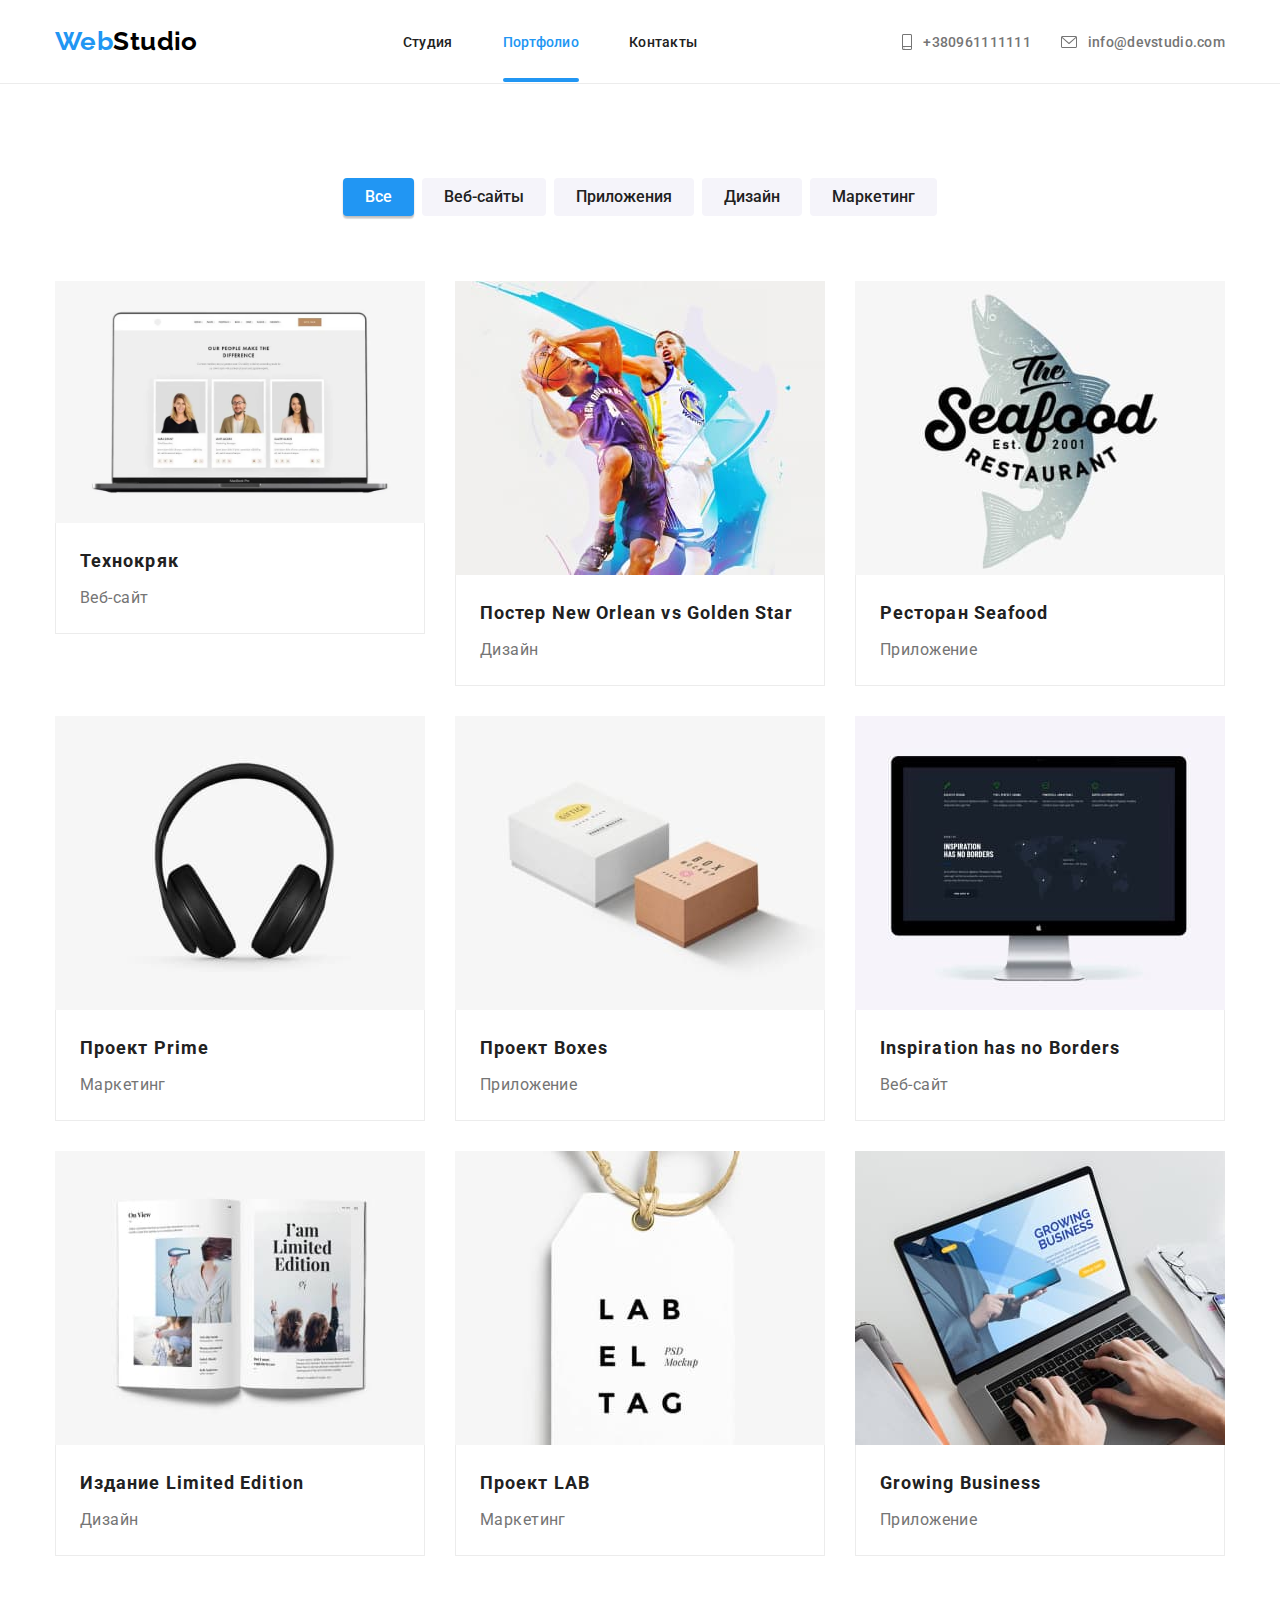
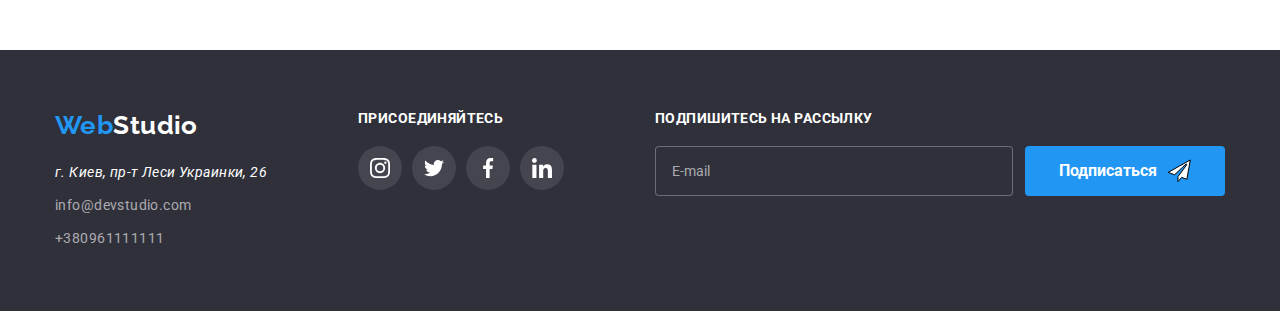
==== commit 41cfe2e0: "hw8(added mixins)" ====
--- a/portfolio.html
+++ b/portfolio.html
@@ -33,46 +33,43 @@
                                 </svg>
                             </button>
                             <div class="menu-container" id="menu-container" data-menu>
-                                <div class="navigation">
-                                    <ul class="nav">
-                                        <li class="nav__item"><a class="nav__link" href="./index.html">Студия</a></li>
-                                        <li class="nav__item"><a class="nav__link current" href="./portfolio.html">Портфолио</a></li>
-                                        <li class="nav__item"><a class="nav__link" href="">Контакты</a></li>
-                                    </ul>
-                                </div>
-                                <div class="contacts-list">
-                                    <ul class="contacts">
-                                        <li class="contacts__item">
-                                            <a class="contacts__link contacts__link--blue link-none" href="tel:+380961111111">
-                                                <svg class="contacts__icon" width="10" height="16">
-                                                    <use href="./images/icons.svg#icon-smartphone"></use>
-                                                </svg>
-                                                +380961111111</a>
-                                        </li>
-                                        <li class="contacts__item">
-                                            <a class="contacts__link link-none" href="mailto:info@devstudio.com">
-                                                <svg class="contacts__icon" width="16" height="12">
-                                                    <use href="./images/icons.svg#icon-email"></use>
-                                                </svg>info@devstudio.com</a>
-                                        </li>
-                                    </ul>
-                                    <ul class="social">
-                                        <li class="social__item">
-                                            <a class="social__link" href="">Instagram</a>
-                                        </li>
-                                        <li class="social__item">
-                                            <a class="social__link" href="">Twitter</a>
-                                        </li>
-                                        <li class="social__item">
-                                            <a class="social__link" href="">Facebook</a>
-                                        </li>
-                                        <li class="social__item">
-                                            <a class="social__link" href="">LinkedIn</a>
-                                        </li>
-                                    </ul>
-                
-                
-                                </div>
+                                <ul class="nav">
+                                    <li class="nav__item"><a class="nav__link" href="./index.html">Студия</a></li>
+                                    <li class="nav__item"><a class="nav__link current" href="./portfolio.html">Портфолио</a></li>
+                                    <li class="nav__item"><a class="nav__link" href="">Контакты</a></li>
+                                </ul>
+                                <ul class="contacts">
+                                    <li class="contacts__item">
+                                        <a class="contacts__link contacts__link--blue" href="tel:+380961111111">
+                                            <svg class="contacts__icon" width="10" height="16">
+                                                <use href="./images/icons.svg#icon-smartphone"></use>
+                                            </svg>
+                                            +380961111111</a>
+                                    </li>
+                                    <li class="contacts__item">
+                                        <a class="contacts__link contacts__link--gray" href="mailto:info@devstudio.com">
+                                            <svg class="contacts__icon" width="16" height="12">
+                                                <use href="./images/icons.svg#icon-email"></use>
+                                            </svg>info@devstudio.com</a>
+                                    </li>
+                                </ul>
+                                <ul class="social">
+                                    <li class="social__item">
+                                        <a class="social__link" href="">Instagram</a>
+                                    </li>
+                                    <li class="social__item">
+                                        <a class="social__link" href="">Twitter</a>
+                                    </li>
+                                    <li class="social__item">
+                                        <a class="social__link" href="">Facebook</a>
+                                    </li>
+                                    <li class="social__item">
+                                        <a class="social__link" href="">LinkedIn</a>
+                                    </li>
+                                </ul>
+                
+                
+                
                             </div>
                         </nav>
                 
@@ -83,7 +80,7 @@
         <section class="section">
             <div class="container">
             <h1 class="visually-hidden">Наши проекты</h1>
-            <ul class="list works">
+            <ul class="works">
                 <li class="works__item"><button type="button" class="works__btn works__btn--secondary">Все</button></li>
                 <li class="works__item"><button type="button" class="works__btn works__btn--primary">Веб-сайты</button></li>
                 <li class="works__item"><button type="button" class="works__btn works__btn--primary">Приложения</button></li>
@@ -92,9 +89,27 @@
             </ul>
             <ul class="card-set">
                     <li class="card-set__item">
-                        <a href="" class="link-none product">
-                            <div class="product__thumb">
-                            <img src="./images/technocrack.jpg" alt="открытый ноутбук" width="370">
+                        <a href="" class="product">
+                            <div class="product__thumb">
+                            <picture>
+                                <source srcset="
+                                ./images/tech-mob.webp 450w,
+                                ./images/tech-mob-2x.webp 900w,
+                                ./images/tech-tab.webp 350w,
+                                ./images/tech-tab-2x.webp 700w,
+                                ./images/tech-desk.webp 370w,
+                                ./images/tech-desk-2x.webp 740w" 
+                                type="image/webp" />
+                                <source srcset="
+                                ./images/tech-mob.jpg 450w, 
+                                ./images/tech-mob-2x.jpg 900w,
+                                ./images/tech-tab.jpg 350w,
+                                ./images/tech-tab-2x.jpg 700w,
+                                ./images/tech-desk.jpg 370w,
+                                ./images/tech-desk-2x.jpg 740w" />
+                                <img src="./images/tech-mob.jpg" alt="открытый ноутбук"
+                                sizes="(min-width: 1200px) 33vw, (min-width:768px) 50vw, 100vw" />
+                            </picture>  
                             <div class="product__overlay">
                                 <p class="product__text">Ресурс предлагает комплексные предложения с разным уровнем функционала и сервисов. Все это позволит посетителю получить
                                 исчерпывающие сведения о компании или частном лице.</p>
@@ -107,7 +122,7 @@
                         </a>
                     </li>
                     <li class="card-set__item">        
-                        <a href="" class="link-none product">
+                        <a href="" class="product">
                             <div class="product__thumb">
                             <img src="./images/poster-neworlean.jpg" alt="два баскетболиста" width="370">
                             <div class="product__overlay">
@@ -123,7 +138,7 @@
                         </a>
                     </li>
                     <li class="card-set__item">  
-                        <a href="" class="link-none product">
+                        <a href="" class="product">
                             <div class="product__thumb">
                             <img src="./images/seafood.jpg" alt="плакат ресторана" width="370">
                             <div class="product__overlay">
@@ -139,7 +154,7 @@
                         </a>
                     </li>
                     <li class="card-set__item">            
-                        <a href="" class="link-none product">
+                        <a href="" class="product">
                             <div class="product__thumb">
                             <img src="./images/headphones.jpg" alt="наушники" width="370">
                             <div class="product__overlay">
@@ -155,7 +170,7 @@
                         </a>
                     </li>
                     <li class="card-set__item">                    
-                        <a href="" class="link-none product">
+                        <a href="" class="product">
                             <div class="product__thumb">
                             <img src="./images/boxes.jpg" alt="два блока" width="370">
                             <div class="product__overlay">
@@ -171,7 +186,7 @@
                         </a>
                     </li>
                     <li class="card-set__item">   
-                        <a href="" class="link-none product">
+                        <a href="" class="product">
                             <div class="product__thumb">
                             <img src="./images/monitor.jpg" alt="монитор" width="370">
                             <div class="product__overlay">
@@ -187,7 +202,7 @@
                         </a>
                     </li>
                     <li class="card-set__item">  
-                        <a href="" class="link-none product_">
+                        <a href="" class="product">
                             <div class="product__thumb">
                             <img src="./images/book.jpg" alt="книга" width="370">
                             <div class="product__overlay">
@@ -203,7 +218,7 @@
                         </a>
                     </li>
                     <li class="card-set__item"> 
-                        <a href="" class="link-none product">
+                        <a href="" class="product">
                             <div class="product__thumb">
                             <img src="./images/label.jpg" alt="фирменная бирка" width="370">
                             <div class="product__overlay">
@@ -219,7 +234,7 @@
                         </a>
                     </li>
                     <li class="card-set__item">
-                        <a href="" class="link-none product">
+                        <a href="" class="product">
                             <div class="product__thumb">
                             <img src="./images/notebook.jpg" alt="ноутбук" width="370">
                             <div class="product__overlay">
@@ -241,71 +256,69 @@
     </main>
 
     <!--Подвал-->
-<footer class="footer">
-    <div class="container foot">
-        <div class="foot__address">
-            <a class="logo footer__logo link-none" href="./index.html" lang="en">
-                <span class="logo__word">Web</span>Studio</a>
-            <address class="address">
-                <p class="address__text">г. Киев, пр-т Леси Украинки, 26</p>
-                <ul class="address__list list">
-                    <li class="address__item"><a class="address__link link-none" href="mailto:info@devstudio.com"
-                            lang="en">info@devstudio.com</a></li>
-                    <li class="address__item"><a class="address__link link-none"
-                            href="tel:+380961111111">+380961111111</a></li>
-                </ul>
-            </address>
+    <footer class="footer">
+        <div class="container footer__wrapper">
+            <div class="foot">
+                <div class="foot__address">
+                    <a class="logo footer__logo" href="./index.html" lang="en">
+                        <span class="logo__word">Web</span>Studio</a>
+                    <address class="address">
+                        <p class="address__text">г. Киев, пр-т Леси Украинки, 26</p>
+                        <ul class="address__list">
+                            <li class="address__item"><a class="address__link" href="mailto:info@devstudio.com"
+                                    lang="en">info@devstudio.com</a></li>
+                            <li class="address__item"><a class="address__link" href="tel:+380961111111">+380961111111</a>
+                            </li>
+                        </ul>
+                    </address>
+                </div>
+    
+                <div class="social-footer">
+                    <strong class="footer__title">Присоединяйтесь</strong>
+                    <ul class="icons list">
+                        <li class="icons__item"> <a href="" class="icons__link footer__icons-link link-none">
+                                <svg class="icons__img" aria-label="Инстаграм">
+                                    <use href="./images/icons.svg#icon-inst"></use>
+                                </svg>
+                                <span class="visually-hidden">Instagram</span>
+                            </a></li>
+                        <li class="icons__item"><a href="" class="icons__link footer__icons-link link-none">
+                                <svg class="icons__img" aria-label="Твиттер">
+                                    <use href="./images/icons.svg#icon-tweet"></use>
+                                </svg>
+                                <span class="visually-hidden">Twitter</span>
+                            </a></li>
+                        <li class="icons__item"><a href="" class="icons__link footer__icons-link link-none">
+                                <svg class="icons__team" width="20" height="20" aria-label="Фейсбук">
+                                    <use href="./images/icons.svg#icon-fb"></use>
+                                </svg>
+                                <span class="visually-hidden">Facebook</span>
+                            </a></li>
+                        <li class="icons__item"><a href="" class="icons__link footer__icons-link link-none">
+                                <svg class="icons__img" aria-label="Линкедин">
+                                    <use href="./images/icons.svg#icon-lnkd"></use>
+                                </svg>
+                                <span class="visually-hidden">LinkedIn</span>
+                            </a></li>
+                    </ul>
+                </div>
+            </div>
+    
+            <div class="form-foot">
+                <strong class="footer__title">Подпишитесь на рассылку</strong>
+                <form action="#" class="form-footer">
+                    <div class="form__wrapper">
+                        <input type="email" name="mail-foot" id="mail-foot" class="form-footer__field" placeholder="E-mail">
+                        <div class="btn-wrapper">
+                            <button type="submit" class="form-footer__btn">Подписаться</button>
+                        </div>
+                    </div>
+                </form>
+            </div>
         </div>
-        <div class="social-footer">
-            <strong class="footer__title">Присоединяйтесь</strong>
-            <ul class="icons list">
-                <li class="icons__item"> <a href="" class="icons__link foot-link link-none">
-                        <svg class="icons__img" aria-label="Инстаграм">
-                            <use href="./images/icons.svg#icon-inst"></use>
-                        </svg>
-                        <span class="visually-hidden">Instagram</span>
-                    </a></li>
-                <li class="icons__item"><a href="" class="icons__link foot-link link-none">
-                        <svg class="icons__img" aria-label="Твиттер">
-                            <use href="./images/icons.svg#icon-tweet"></use>
-                        </svg>
-                        <span class="visually-hidden">Twitter</span>
-                    </a></li>
-                <li class="icons__item"><a href="" class="icons__link foot-link link-none">
-                        <svg class="icons__team" width="20" height="20" aria-label="Фейсбук">
-                            <use href="./images/icons.svg#icon-fb"></use>
-                        </svg>
-                        <span class="visually-hidden">Facebook</span>
-                    </a></li>
-                <li class="icons__item"><a href="" class="icons__link foot-link link-none">
-                        <svg class="icons__img" aria-label="Линкедин">
-                            <use href="./images/icons.svg#icon-lnkd"></use>
-                        </svg>
-                        <span class="visually-hidden">LinkedIn</span>
-                    </a></li>
-            </ul>
         </div>
-        <div class="form-foot">
-            <strong class="footer__title">Подпишитесь на рассылку</strong>
-            <form action="#" class="form-footer">
-                <input type="email" name="mail-foot" id="mail-foot" class="form-footer__field" placeholder="E-mail">
-                <div class="btn-wrapper">
-                    <button type="submit" class="form-footer__btn">Подписаться</button>
-                   <!-- <div class="form-footer__img">
-                          <svg class="foot-svg">
-                        <use href="./images/icons.svg#icon-telegram"></use>
-                    </svg> 
-                        <svg width="24" height="24" viewBox="0 0 24 24" fill="none" xmlns="http://www.w3.org/2000/svg">
-                            <path
-                                d="M19.863 20.3235L14.975 18.5131L14.6483 18.3921L14.4217 18.6566L11 22.6484V17.5569L19.9017 5.54776L19.1581 4.88525L7.55359 15.7644L1.18652 13.4063L23.3215 0.955331L19.863 20.3235Z"
-                                fill="white" stroke="black" />
-                        </svg>
-                    </div> -->
-                </div>
-            </form>
         </div>
-    </div>
-</footer>
+    </footer>
 <script src="js/menu.js"></script>
 </body>
 
--- a/css/main.min.css
+++ b/css/main.min.css
@@ -3,5 +3,5 @@
  Consolas,  'Liberation Mono',  Menlo,- monospace;font-size:1em}small{font-size:80%}sub,sup{font-size:75%;line-height:0;position:relative;vertical-align:baseline}sub{bottom:-0.25em}sup{top:-0.5em}table{text-indent:0;border-color:inherit}button,input,optgroup,select,textarea{font-family:inherit;font-size:100%;line-height:1.15;margin:0}button,select{text-transform:none}button,[type='button'],[type='reset'],[type='submit']{-webkit-appearance:button}::-moz-focus-inner{border-style:none;padding:0}:-moz-focusring{outline:1px dotted ButtonText}:-moz-ui-invalid{box-shadow:none}legend{padding:0}progress{vertical-align:baseline}::-webkit-inner-spin-button,::-webkit-outer-spin-button{height:auto}[type='search']{-webkit-appearance:textfield;outline-offset:-2px}::-webkit-search-decoration{-webkit-appearance:none}::-webkit-file-upload-button{-webkit-appearance:button;font:inherit}summary{display:list-item}.nav,.contacts,.clients,.address__list,.social,.card-set{list-style:none}.logo,.nav__link,.nav__link.current,.contacts__link,.address__link,.social__link{text-decoration:none}html{-webkit-box-sizing:border-box;box-sizing:border-box}*,*::after,*::before{-webkit-box-sizing:inherit;box-sizing:inherit}p,h1,h2,h3,h4,h5,h6,ul{margin:0;padding:0}img{display:block;max-width:100%;height:auto}body{font-family:Roboto, sans-serif;letter-spacing:0.03em;color:#212121;background-color:#fff}body.modal-open{overflow:hidden}.visually-hidden{position:absolute;width:1px;height:1px;margin:-1px;border:0;padding:0;clip:rect(0 0 0 0);overflow:hidden}.list{list-style:none}.link-none{text-decoration:none}.container{min-width:100%;padding-left:15px;padding-right:15px;margin-left:auto;margin-right:auto}@media screen and (min-width: 480px){.container{width:480px}}@media screen and (min-width: 768px){.container{width:768px}}@media screen and (min-width: 1200px){.container{width:1200px}}.button{min-width:200px;padding:10px 32px;border:none;border-radius:4px;color:#fff;background-color:#2196f3;font-weight:700;font-size:16px;line-height:1.87;cursor:pointer}.section{padding-top:60px;padding-bottom:60px}.section--nopadding{padding-top:0}.section__title{margin-top:0;margin-bottom:30px;font-weight:700;font-size:36px;line-height:1.16;text-align:center}.page-header{position:relative;border-bottom:1px solid #ececec}.logo{display:inline-block;padding-top:16px;padding-bottom:16px;color:#000;font-family:Raleway, sans-serif;font-weight:700;font-size:24px;line-height:1.16;letter-spacing:0.03em}.logo__word{color:#2196f3}.footer__logo{color:#fff;padding:0;margin-bottom:20px}.main-nav{display:-webkit-box;display:-ms-flexbox;display:flex;-webkit-box-align:baseline;-ms-flex-align:baseline;align-items:baseline}@media screen and (max-width: 768px){.main-nav{display:-webkit-box;display:-ms-flexbox;display:flex;-webkit-box-pack:justify;-ms-flex-pack:justify;justify-content:space-between;-webkit-box-align:center;-ms-flex-align:center;align-items:center}}.nav{text-align:start}@media screen and (min-width: 768px){.nav{display:-webkit-box;display:-ms-flexbox;display:flex;margin-left:auto;margin-right:auto}}@media screen and (max-width: 768px){.nav__item:not(:last-child){margin-bottom:32px}}.nav__link:visited{color:#212121}@media screen and (min-width: 768px){.nav__item:not(:last-child){margin-right:50px}}.nav__link{position:relative;display:inline-block;color:#212121;-webkit-transition:color 250ms cubic-bezier(0.4, 0, 0.2, 1);transition:color 250ms cubic-bezier(0.4, 0, 0.2, 1)}.nav__link.current{color:#2196f3}.nav__link:hover,.nav__link:focus{color:#2196f3}@media screen and (max-width: 768px){.nav__link{font-weight:500;font-size:40px;line-height:1.17;letter-spacing:0.02em}}@media screen and (min-width: 768px){.nav__link{font-weight:500;line-height:1.14;letter-spacing:0.02em;padding-top:32px;padding-bottom:32px}}@media screen and (min-width: 768px){.nav__link.current:after{content:'';position:absolute;bottom:0;left:0;display:inline-block;width:100%;height:4px;border-radius:4px;background-color:#2196f3;opacity:1}}.contacts{display:-webkit-box;display:-ms-flexbox;display:flex;-webkit-box-orient:vertical;-webkit-box-direction:normal;-ms-flex-direction:column;flex-direction:column;-webkit-box-pack:end;-ms-flex-pack:end;justify-content:flex-end}@media screen and (max-width: 768px){.contacts{margin-top:300px;margin-bottom:60px}}@media screen and (min-width: 768px){.contacts-list{margin-left:84px}}.contacts__icon{margin-right:11px}@media screen and (max-width: 768px){.contacts__icon{display:none}}.contacts__item{display:-webkit-box;display:-ms-flexbox;display:flex;-webkit-box-pack:start;-ms-flex-pack:start;justify-content:flex-start}@media screen and (min-width: 768px){.contacts__item:not(:last-child){margin-bottom:10px}}@media screen and (max-width: 768px){.contacts__item:not(:last-child){margin-bottom:32px}}.contacts__link{display:-webkit-inline-box;display:-ms-inline-flexbox;display:inline-flex;color:#757575;color:#757575;fill:#757575;border:none;-webkit-transition:color 250ms cubic-bezier(0.4, 0, 0.2, 1),fill 250ms cubic-bezier(0.4, 0, 0.2, 1);transition:color 250ms cubic-bezier(0.4, 0, 0.2, 1),fill 250ms cubic-bezier(0.4, 0, 0.2, 1)}.contacts__link:hover,.contacts__link:focus{color:#2196f3;fill:#2196f3;border:none}@media screen and (max-width: 768px){.contacts__link--blue{font-weight:500;font-size:34px;line-height:1.17;letter-spacing:0.02em;color:#2196f3}.contacts__link--gray{font-weight:500;font-size:24px;line-height:1.16;letter-spacing:0.02em}}.hero{padding-top:184px;padding-bottom:216px;height:400px;max-width:1600px;margin-left:auto;margin-right:auto;letter-spacing:0.06em;text-align:center;background-color:#2f303a;background-image:-webkit-gradient(linear, left top, left bottom, from(rgba(47,48,58,0.4)), to(rgba(47,48,58,0))),url(../images/hero-bg-image.jpg);background-image:linear-gradient(180deg, rgba(47,48,58,0.4) 0%, rgba(47,48,58,0) 100%),url(../images/hero-bg-image.jpg);background-size:cover;background-position:center;background-repeat:no-repeat}.hero__title{margin-top:0;margin-bottom:30px;color:#fff;font-weight:900;font-size:26px;line-height:1.16;letter-spacing:0.06em;text-transform:uppercase}@media screen and (max-width: 1200px){.hero__title{width:396px;margin-left:auto;margin-right:auto}}@media screen and (min-width: 480px){.features{display:-webkit-box;display:-ms-flexbox;display:flex;-ms-flex-wrap:wrap;flex-wrap:wrap;margin:-15px}.features__item{width:calc((100% - 60px) / 2);margin:15px}}.features__icon{width:70px;height:70px}.features__thumb{display:-webkit-box;display:-ms-flexbox;display:flex;-webkit-box-pack:center;-ms-flex-pack:center;justify-content:center;-webkit-box-align:center;-ms-flex-align:center;align-items:center;min-height:120px;margin-bottom:30px;background-color:#f5f4fa}.features__item{text-align:center}.features__item:not(:last-child){margin-bottom:30px}.features__title{margin-top:0;margin-bottom:10px;font-weight:700;font-size:14px;line-height:1.14;text-transform:uppercase}.features__text{margin-top:0;margin-bottom:0;color:#757575;font-size:14px;line-height:1.71}@media screen and (max-width: 1200px){.work{display:none}}@media screen and (min-width: 480px) and (max-width: 1200px){.team{display:-webkit-box;display:-ms-flexbox;display:flex;-ms-flex-wrap:wrap;flex-wrap:wrap;margin:-15px}.team__item{width:calc((100% - 60px) / 2);margin:15px}}.section__team--bg{background-color:#f5f4fa}@media screen and (max-width: 480px){.team__item:not(:last-child){margin-bottom:30px}}.team__name{margin-bottom:10px;font-weight:500;font-size:16px;line-height:1.18}.team__position{margin-bottom:16px;color:#757575;font-size:16px;line-height:1.18}.team__block{display:block;text-align:center;padding-top:30px;padding-bottom:30px;background-color:#fff;border-radius:0px 0px 4px 4px;-webkit-box-shadow:0px 1px 3px rgba(0,0,0,0.12),0px 1px 1px rgba(0,0,0,0.14),0px 2px 1px rgba(0,0,0,0.2);box-shadow:0px 1px 3px rgba(0,0,0,0.12),0px 1px 1px rgba(0,0,0,0.14),0px 2px 1px rgba(0,0,0,0.2)}.icons{display:-webkit-box;display:-ms-flexbox;display:flex;-webkit-box-pack:center;-ms-flex-pack:center;justify-content:center}.icons__item:not(:last-child){margin-right:10px}.icons__link{display:-webkit-inline-box;display:-ms-inline-flexbox;display:inline-flex;-webkit-box-align:center;-ms-flex-align:center;align-items:center;-webkit-box-pack:center;-ms-flex-pack:center;justify-content:center;width:44px;height:44px;border-radius:50%;fill:#afb1b8;-webkit-transition:background-color 250ms cubic-bezier(0.4, 0, 0.2, 1),fill 250ms cubic-bezier(0.4, 0, 0.2, 1);transition:background-color 250ms cubic-bezier(0.4, 0, 0.2, 1),fill 250ms cubic-bezier(0.4, 0, 0.2, 1)}.icons__img{width:20px;height:20px}.icons__link:hover,.icons__link:focus{fill:#fff;background-color:#2196f3;border:none}.clients{display:-webkit-box;display:-ms-flexbox;display:flex;-ms-flex-wrap:wrap;flex-wrap:wrap;-webkit-box-pack:center;-ms-flex-pack:center;justify-content:center;margin:-15px}@media screen and (min-width: 1200px){.clients{-ms-flex-wrap:nowrap;flex-wrap:nowrap}}.clients__item{margin:15px;border-radius:4px}@media screen and (max-width: 480px){.clients__item{width:calc((100% - 60px)/2)}}@media screen and (min-width: 480px){.clients__item{width:calc((100% - 90px)/3)}}.clients__link{display:-webkit-box;display:-ms-flexbox;display:flex;-webkit-box-pack:center;-ms-flex-pack:center;justify-content:center;-webkit-box-align:center;-ms-flex-align:center;align-items:center;min-width:170px;min-height:92px;fill:#afb1b8;border:1px solid #afb1b8;border-radius:4px;-webkit-transition:border 250ms cubic-bezier(0.4, 0, 0.2, 1),fill 250ms cubic-bezier(0.4, 0, 0.2, 1);transition:border 250ms cubic-bezier(0.4, 0, 0.2, 1),fill 250ms cubic-bezier(0.4, 0, 0.2, 1)}.clients__link:hover,.clients__link:focus{border-color:#2196f3;border-radius:4px;fill:#2196f3}.footer{background-color:#2f303a;padding-bottom:60px;padding-top:60px}@media screen and (min-width: 768px) and (max-width: 1200px){.footer{display:-webkit-box;display:-ms-flexbox;display:flex;-webkit-box-orient:vertical;-webkit-box-direction:normal;-ms-flex-direction:column;flex-direction:column}}@media screen and (max-width: 480px){.footer{display:-webkit-box;display:-ms-flexbox;display:flex;-webkit-box-orient:vertical;-webkit-box-direction:normal;-ms-flex-direction:column;flex-direction:column;-webkit-box-align:center;-ms-flex-align:center;align-items:center}}@media screen and (min-width: 1200px){.footer{display:-webkit-box;display:-ms-flexbox;display:flex}}@media screen and (max-width: 1200px){.foot{display:-webkit-box;display:-ms-flexbox;display:flex;-webkit-box-orient:horizontal;-webkit-box-direction:normal;-ms-flex-direction:row;flex-direction:row;-webkit-box-pack:justify;-ms-flex-pack:justify;justify-content:space-between}}@media screen and (min-width: 1200px){.foot{display:-webkit-box;display:-ms-flexbox;display:flex}}@media screen and (max-width: 480px){.foot{display:-webkit-box;display:-ms-flexbox;display:flex;-webkit-box-orient:vertical;-webkit-box-direction:normal;-ms-flex-direction:column;flex-direction:column}}.foot__address{text-align:center;margin-bottom:60px}.address__link{display:block;color:rgba(255,255,255,0.6);font-style:normal;line-height:1.71;-webkit-transition:color 250ms cubic-bezier(0.4, 0, 0.2, 1);transition:color 250ms cubic-bezier(0.4, 0, 0.2, 1)}.address__link:hover,.address__link:focus{color:#2196f3}.address__item{margin-top:9px}.address__text{color:#fff;font-weight:400;letter-spacing:0.03em;line-height:1.71}.footer__title{display:block;margin-bottom:20px;font-weight:700;line-height:1.14;text-transform:uppercase;color:#fff}.social-footer{text-align:center;margin-bottom:60px}@media screen and (max-width: 480px){.social-footer{margin-left:auto;margin-right:auto}}@media screen and (min-width: 1200px){.social-footer{margin-left:auto;margin-right:auto}}.footer__icons-link{fill:#fff;background-color:rgba(255,255,255,0.1);-webkit-transition:background-color 250ms cubic-bezier(0.4, 0, 0.2, 1);transition:background-color 250ms cubic-bezier(0.4, 0, 0.2, 1)}@media screen and (max-width: 1200px){.form-foot{display:-webkit-box;display:-ms-flexbox;display:flex;text-align:center;-webkit-box-orient:vertical;-webkit-box-direction:normal;-ms-flex-direction:column;flex-direction:column}}@media screen and (min-width: 1200px){.form-foot{margin-left:auto}}.form-footer__field{min-height:50px;min-width:358px;padding:12px 16px;margin-right:12px;margin-bottom:20px;border:1px solid rgba(255,255,255,0.3);border-radius:4px;color:#fff;background-color:#2f303a}@media screen and (max-width: 768px){.form-footer__field{margin-right:auto;margin-left:auto}}.form-footer__field:hover,.form-footer__field:focus{outline:transparent;border-color:#fff}.form-footer__btn{display:-webkit-box;display:-ms-flexbox;display:flex;-webkit-box-align:center;-ms-flex-align:center;align-items:center;-webkit-box-pack:center;-ms-flex-pack:center;justify-content:center;min-width:200px;min-height:50px;margin-left:auto;margin-right:auto;border:none;border-radius:4px;color:#fff;background-color:#2196f3;font-weight:700;font-size:16px;line-height:1.87;cursor:pointer;-webkit-transition:background-color 250ms cubic-bezier(0.4, 0, 0.2, 1);transition:background-color 250ms cubic-bezier(0.4, 0, 0.2, 1)}.form-footer__btn::after{content:'';display:inline-block;width:24px;height:24px;margin-left:10px;background-image:url(../images/telegram.svg)}.form-footer__img{position:absolute;width:24px;height:24px;top:50%;right:28px;-webkit-transform:translateY(-50%);transform:translateY(-50%)}.btn-wrapper{height:50px}.form-footer__field::-webkit-input-placeholder{color:rgba(255,255,255,0.6)}.form-footer__field:-ms-input-placeholder{color:rgba(255,255,255,0.6)}.form-footer__field::-ms-input-placeholder{color:rgba(255,255,255,0.6)}.form-footer__field::placeholder{color:rgba(255,255,255,0.6)}.backdrop{position:fixed;top:0;left:0;width:100%;height:100%;padding:94px 15px;overflow-y:scroll;background-color:rgba(0,0,0,0.2);opacity:1;-webkit-transition:opacity 250ms var(--timing-function);transition:opacity 250ms var(--timing-function)}.backdrop.is-hidden{opacity:0;pointer-events:none}.backdrop.is-hidden .modal{-webkit-transform:translate(-50%, -50%) scale(1.1);transform:translate(-50%, -50%) scale(1.1)}.modal{position:relative;padding:40px;background-color:#fff;border-radius:4px;-webkit-transition:-webkit-transform 250ms cubic-bezier(0.4, 0, 0.2, 1);transition:-webkit-transform 250ms cubic-bezier(0.4, 0, 0.2, 1);transition:transform 250ms cubic-bezier(0.4, 0, 0.2, 1);transition:transform 250ms cubic-bezier(0.4, 0, 0.2, 1), -webkit-transform 250ms cubic-bezier(0.4, 0, 0.2, 1)}@media screen and (min-width: 480px){.modal{position:absolute;top:50%;left:50%;-webkit-transform:translate(-50%, -50%);transform:translate(-50%, -50%);max-width:450px;width:100%}}.button-close{display:-webkit-inline-box;display:-ms-inline-flexbox;display:inline-flex;position:absolute;-webkit-box-pack:center;-ms-flex-pack:center;justify-content:center;-webkit-box-align:center;-ms-flex-align:center;align-items:center;right:0;top:0;margin-top:8px;margin-right:8px;width:30px;height:30px;padding:0;background-color:#fff;border:1px solid rgba(0,0,0,0.1);border-radius:50px;cursor:pointer;fill:black;-webkit-transition:fill 250ms cubic-bezier(0.4, 0, 0.2, 1),border-color 250ms cubic-bezier(0.4, 0, 0.2, 1);transition:fill 250ms cubic-bezier(0.4, 0, 0.2, 1),border-color 250ms cubic-bezier(0.4, 0, 0.2, 1)}.button-close:hover,.button-close:focus{outline:none;fill:#2196f3;border-color:#2196f3}.button-close__img{height:11px;width:11px}.form{margin-left:auto;margin-right:auto}.form__title{display:inline-block;margin-bottom:12px;font-weight:700;font-size:20px;line-height:1.15}.form__field{position:relative;display:-webkit-box;display:-ms-flexbox;display:flex;-webkit-box-orient:vertical;-webkit-box-direction:normal;-ms-flex-direction:column;flex-direction:column}.form__field:not(:nth-of-type(4)){margin-bottom:10px}.form__field:nth-of-type(4){margin-bottom:20px}.form__input{margin:0;padding:11px 12px 11px 35px;border:1px solid rgba(33,33,33,0.2);border-radius:4px;cursor:pointer}.form-textarea{height:120px;padding:12px 16px;resize:none;-webkit-transition:border-color 250ms cubic-bezier(0.4, 0, 0.2, 1);transition:border-color 250ms cubic-bezier(0.4, 0, 0.2, 1);border:1px solid rgba(33,33,33,0.2);border-radius:4px}.form-field input::-webkit-input-placeholder{font-size:12px;line-height:1.16;letter-spacing:0.01em;color:rgba(117,117,117,0.5)}.form-field input:-ms-input-placeholder{font-size:12px;line-height:1.16;letter-spacing:0.01em;color:rgba(117,117,117,0.5)}.form-field input::-ms-input-placeholder{font-size:12px;line-height:1.16;letter-spacing:0.01em;color:rgba(117,117,117,0.5)}.form-field input::placeholder{font-size:12px;line-height:1.16;letter-spacing:0.01em;color:rgba(117,117,117,0.5)}.agree{display:-webkit-box;display:-ms-flexbox;display:flex;-webkit-box-pack:center;-ms-flex-pack:center;justify-content:center;margin-bottom:30px}.agree__link{color:#2196f3}.form-btn{display:block;margin-left:auto;margin-right:auto;-webkit-box-shadow:0px 4px 4px rgba(0,0,0,0.15);box-shadow:0px 4px 4px rgba(0,0,0,0.15);-webkit-transition:background-color 250ms cubic-bezier(0.4, 0, 0.2, 1);transition:background-color 250ms cubic-bezier(0.4, 0, 0.2, 1)}.form-btn:hover,.form-btn:focus,.form-footer__btn:hover,.form-footer__btn:focus{background-color:#188CE8}.form-img{position:absolute;top:31px;left:12px;-webkit-transition:fill 250ms cubic-bezier(0.4, 0, 0.2, 1);transition:fill 250ms cubic-bezier(0.4, 0, 0.2, 1)}.form__input:hover,.form__input:focus,textarea:hover,textarea:focus{outline:transparent;border-color:#2196f3}.form__input:focus+.form-img,.form__input:hover+.form-img{fill:#2196f3}.form__input{-webkit-transition:border-color 250ms cubic-bezier(0.4, 0, 0.2, 1);transition:border-color 250ms cubic-bezier(0.4, 0, 0.2, 1)}.checkbox{-webkit-appearance:none;-moz-appearance:none;appearance:none}.icon{display:inline-block;width:16px;height:15px;margin-right:7px;border:2px solid #212121;border-radius:2px}.checkbox:checked+.icon{background-color:#2196f3;border-color:#2196f3;background-image:url(../images/fullcheck.svg);background-size:contain;background-origin:border-box}.checkbox:focus+.icon{border-color:#2196f3}.form__label{display:-webkit-inline-box;display:-ms-inline-flexbox;display:inline-flex;-webkit-box-align:center;-ms-flex-align:center;align-items:center;margin-bottom:4px;font-size:12px;line-height:1.16;letter-spacing:0.01em;color:#757575}.agree-text{-ms-flex-item-align:center;-ms-grid-row-align:center;align-self:center;white-space:nowrap;font-size:12px;line-height:1.16;color:#757575}.menu-button{display:-webkit-inline-box;display:-ms-inline-flexbox;display:inline-flex;margin:0;padding:0;z-index:2;border:none;background-color:transparent}.menu-button:hover,.menu-button:focus{fill:#2196f3}@media screen and (min-width: 768px){.menu-button{display:none}}.menu-button .icon-cross{display:none}.menu-button.is-open .icon-cross{display:block}.menu-button.is-open .icon-menu{display:none}.menu-button .icon-menu{display:block}@media screen and (max-width: 768px){.menu-container{display:none;position:absolute;top:0;left:0;width:100%;padding:48px 40px;text-align:center;background-color:#fff}.menu-container.is-open{display:-webkit-box;display:-ms-flexbox;display:flex;-webkit-box-orient:vertical;-webkit-box-direction:normal;-ms-flex-direction:column;flex-direction:column}}@media screen and (min-width: 768px){.menu-container{display:-webkit-box;display:-ms-flexbox;display:flex;-webkit-box-align:center;-ms-flex-align:center;align-items:center;-webkit-box-flex:1;-ms-flex-positive:1;flex-grow:1;-webkit-box-pack:justify;-ms-flex-pack:justify;justify-content:space-between}}.social{display:-webkit-box;display:-ms-flexbox;display:flex;-webkit-box-pack:justify;-ms-flex-pack:justify;justify-content:space-between}@media screen and (min-width: 768px){.social{display:none}}.social__item{font-weight:500;font-size:18px;line-height:1.22;letter-spacing:0.02em;color:#2196f3}.social__item:not(:last-child){margin-right:20px}.social__link:visited{color:currentColor}@media screen and (max-width: 480px){.works{display:-webkit-box;display:-ms-flexbox;display:flex;-ms-flex-wrap:wrap;flex-wrap:wrap}}.works__item{margin-bottom:15px}.works__item:not(:last-child){margin-right:8px}.works__btn{display:inline-block;border-radius:4px;padding:6px 22px;font-family:inherit;font-weight:500;font-size:16px;line-height:1.62;letter-spacing:inherit;-webkit-transition:color 250ms cubic-bezier(0.4, 0, 0.2, 1),background-color 250ms cubic-bezier(0.4, 0, 0.2, 1),-webkit-box-shadow 250ms cubic-bezier(0.4, 0, 0.2, 1);transition:color 250ms cubic-bezier(0.4, 0, 0.2, 1),background-color 250ms cubic-bezier(0.4, 0, 0.2, 1),-webkit-box-shadow 250ms cubic-bezier(0.4, 0, 0.2, 1);transition:color 250ms cubic-bezier(0.4, 0, 0.2, 1),background-color 250ms cubic-bezier(0.4, 0, 0.2, 1),box-shadow 250ms cubic-bezier(0.4, 0, 0.2, 1);transition:color 250ms cubic-bezier(0.4, 0, 0.2, 1),background-color 250ms cubic-bezier(0.4, 0, 0.2, 1),box-shadow 250ms cubic-bezier(0.4, 0, 0.2, 1),-webkit-box-shadow 250ms cubic-bezier(0.4, 0, 0.2, 1);cursor:pointer}.works__btn--primary{background-color:#f5f4fa;border:none}.works__btn--primary:hover,.works__btn--primary:focus{outline:transparent;color:#fff;background-color:#2196f3;border:none;-webkit-box-shadow:0px 3px 1px rgba(0,0,0,0.1),0px 1px 2px rgba(0,0,0,0.08),0px 2px 2px rgba(0,0,0,0.12);box-shadow:0px 3px 1px rgba(0,0,0,0.1),0px 1px 2px rgba(0,0,0,0.08),0px 2px 2px rgba(0,0,0,0.12)}.works__btn--secondary{color:#fff;background-color:#2196f3;border:none;-webkit-box-shadow:0px 3px 1px rgba(0,0,0,0.1),0px 1px 2px rgba(0,0,0,0.08),0px 2px 2px rgba(0,0,0,0.12);box-shadow:0px 3px 1px rgba(0,0,0,0.1),0px 1px 2px rgba(0,0,0,0.08),0px 2px 2px rgba(0,0,0,0.12)}.works__btn--secondary:hover,.works__btn--secondary:focus{outline:transparent}@media screen and (min-width: 480px){.card-set{display:-webkit-box;display:-ms-flexbox;display:flex;-ms-flex-wrap:wrap;flex-wrap:wrap}}.card-set__item{width:370px;margin-bottom:15px;-webkit-transition:-webkit-box-shadow 250ms var(--timing-function);transition:-webkit-box-shadow 250ms var(--timing-function);transition:box-shadow 250ms var(--timing-function);transition:box-shadow 250ms var(--timing-function), -webkit-box-shadow 250ms var(--timing-function)}.product{display:block}.product:focus,.product:hover{outline:transparent;-webkit-box-shadow:0px 1px 1px rgba(0,0,0,0.12),0px 4px 4px rgba(0,0,0,0.06),1px 4px 6px rgba(0,0,0,0.16);box-shadow:0px 1px 1px rgba(0,0,0,0.12),0px 4px 4px rgba(0,0,0,0.06),1px 4px 6px rgba(0,0,0,0.16)}.product__meta{color:#212121;padding:20px 24px;border-bottom:1px solid #ececec;border-right:1px solid #ececec;border-left:1px solid #ececec}.product__thumb{position:relative;overflow:hidden}.product__overlay{position:absolute;top:0;left:0;width:100%;height:100%;-webkit-transform:translateY(101%);transform:translateY(101%);-webkit-transition:-webkit-transform 250ms cubic-bezier(0.4, 0, 0.2, 1);transition:-webkit-transform 250ms cubic-bezier(0.4, 0, 0.2, 1);transition:transform 250ms cubic-bezier(0.4, 0, 0.2, 1);transition:transform 250ms cubic-bezier(0.4, 0, 0.2, 1), -webkit-transform 250ms cubic-bezier(0.4, 0, 0.2, 1);background-color:rgba(33,150,243,0.9)}.product__text{display:block;width:322px;height:168px;margin:63px 24px;font-size:18px;line-height:1.55;color:#fff}.card-set__item:hover .product__overlay{-webkit-transform:translateY(0%);transform:translateY(0%)}.card-set__item:focus .product__overlay{-webkit-transform:translateY(0%);transform:translateY(0%)}.product__name{margin-bottom:4px;font-weight:700;font-size:18px;line-height:2}.product__position{color:#757575;font-size:16px;line-height:1.87}
+ monospace;font-size:1em}small{font-size:80%}sub,sup{font-size:75%;line-height:0;position:relative;vertical-align:baseline}sub{bottom:-0.25em}sup{top:-0.5em}table{text-indent:0;border-color:inherit}button,input,optgroup,select,textarea{font-family:inherit;font-size:100%;line-height:1.15;margin:0}button,select{text-transform:none}button,[type='button'],[type='reset'],[type='submit']{-webkit-appearance:button}::-moz-focus-inner{border-style:none;padding:0}:-moz-focusring{outline:1px dotted ButtonText}:-moz-ui-invalid{box-shadow:none}legend{padding:0}progress{vertical-align:baseline}::-webkit-inner-spin-button,::-webkit-outer-spin-button{height:auto}[type='search']{-webkit-appearance:textfield;outline-offset:-2px}::-webkit-search-decoration{-webkit-appearance:none}::-webkit-file-upload-button{-webkit-appearance:button;font:inherit}summary{display:list-item}.nav,.contacts,.work,.clients,.address__list,.social,.works,.card-set{list-style:none}.logo,.nav__link,.nav__link.current,.contacts__link,.address__link,.social__link,.product{text-decoration:none}html{-webkit-box-sizing:border-box;box-sizing:border-box}*,*::after,*::before{-webkit-box-sizing:inherit;box-sizing:inherit}p,h1,h2,h3,h4,h5,h6,ul{margin:0;padding:0}img{display:block;max-width:100%;height:auto}body{font-family:Roboto, sans-serif;font-size:14px;letter-spacing:0.03em;color:#212121;background-color:#fff}body.modal-open{overflow:hidden}.visually-hidden{position:absolute;width:1px;height:1px;margin:-1px;border:0;padding:0;clip:rect(0 0 0 0);overflow:hidden}.list{list-style:none}.link-none{text-decoration:none}.container{padding-left:15px;padding-right:15px;margin-left:auto;margin-right:auto}@media screen and (min-width: 479.98px){.container{width:479.98px}}@media screen and (min-width: 767.98px){.container{width:767.98px}}@media screen and (min-width: 1199.98px){.container{width:1199.98px}}.button{min-width:200px;padding:10px 32px;border:none;border-radius:4px;color:#fff;background-color:#2196f3;font-weight:700;font-size:16px;line-height:1.87;cursor:pointer}.section{padding:60px 0}@media screen and (min-width: 1199.98px){.section{padding:94px 0}}@media screen and (max-width: 1199.98px){.section--nopadding{padding:0}}.section--nopadtop{padding-top:0}.section__title{margin-top:0;margin-bottom:30px}@media screen and (min-width: 1199.98px){.section__title{font-size:36px;font-weight:700;line-height:1.16667;letter-spacing:.03em;text-align:center}}@media screen and (max-width: 1199.98px){.section__title{font-size:28px;font-weight:700;line-height:1.17857;letter-spacing:.03em;text-align:center}}.page-header{position:relative;border-bottom:1px solid #ececec}.logo{font-size:24px;font-family:Raleway;font-weight:700;line-height:1.16667;color:#000;display:inline-block;padding-top:26px;padding-bottom:26px}@media screen and (min-width: 1199.98px){.logo{font-size:26px;font-family:Raleway;font-weight:700;line-height:1.19231;color:#000}}.logo__word{color:#2196f3}.footer__logo{color:#fff;padding:0;margin-bottom:20px}.main-nav{display:-webkit-box;display:-ms-flexbox;display:flex;-webkit-box-align:center;-ms-flex-align:center;align-items:center}@media screen and (max-width: 767.98px){.main-nav{display:-webkit-box;display:-ms-flexbox;display:flex;-webkit-box-pack:justify;-ms-flex-pack:justify;justify-content:space-between;-webkit-box-align:center;-ms-flex-align:center;align-items:center}}.nav{text-align:start}@media screen and (min-width: 767.98px){.nav{display:-webkit-box;display:-ms-flexbox;display:flex;margin-left:auto;margin-right:auto}}@media screen and (max-width: 767.98px){.nav__item:not(:last-child){margin-bottom:32px}}.nav__link:visited{color:#212121}@media screen and (min-width: 767.98px){.nav__item:not(:last-child){margin-right:50px}}.nav__link{position:relative;display:inline-block;color:#212121;-webkit-transition:color 250ms cubic-bezier(0.4, 0, 0.2, 1);transition:color 250ms cubic-bezier(0.4, 0, 0.2, 1)}.nav__link.current{color:#2196f3}.nav__link:hover,.nav__link:focus{color:#2196f3}@media screen and (max-width: 767.98px){.nav__link{font-size:40px;font-weight:500;line-height:1.175;letter-spacing:.02em}}@media screen and (min-width: 767.98px){.nav__link{padding-top:32px;padding-bottom:32px;font-size:14px;font-weight:500;line-height:1.14286;letter-spacing:.02em}}@media screen and (min-width: 767.98px){.nav__link.current:after{content:'';position:absolute;bottom:0;left:0;display:inline-block;width:100%;height:4px;border-radius:4px;background-color:#2196f3;opacity:1}}.contacts{display:-webkit-box;display:-ms-flexbox;display:flex;-webkit-box-orient:vertical;-webkit-box-direction:normal;-ms-flex-direction:column;flex-direction:column;-webkit-box-pack:end;-ms-flex-pack:end;justify-content:flex-end}@media screen and (max-width: 767.98px){.contacts{margin-top:300px;margin-bottom:60px}}@media screen and (min-width: 1199.98px){.contacts{-webkit-box-orient:horizontal;-webkit-box-direction:normal;-ms-flex-direction:row;flex-direction:row}}@media screen and (min-width: 767.98px){.contacts-list{margin-left:84px}}.contacts__icon{margin-right:11px}@media screen and (max-width: 767.98px){.contacts__icon{display:none}}.contacts__item{display:-webkit-box;display:-ms-flexbox;display:flex}@media screen and (max-width: 1199.98px){.contacts__item:not(:last-child){margin-bottom:10px}}@media screen and (max-width: 767.98px){.contacts__item:not(:last-child){margin-bottom:32px}}@media screen and (min-width: 1199.98px){.contacts__item:not(:last-child){margin-right:30px}}.contacts__link{-webkit-transition-timing-function:cubic-bezier(0.4, 0, 0.2, 1);transition-timing-function:cubic-bezier(0.4, 0, 0.2, 1);-webkit-transition-duration:250ms;transition-duration:250ms;-webkit-transition-property:color,fill;transition-property:color,fill;display:-webkit-inline-box;display:-ms-inline-flexbox;display:inline-flex;-webkit-box-align:center;-ms-flex-align:center;align-items:center;color:#757575;fill:#757575;border:none}.contacts__link:hover,.contacts__link:focus{color:#2196f3;fill:#2196f3;border:none}@media screen and (max-width: 767.98px){.contacts__link--blue{font-size:34px;font-weight:500;line-height:1.17647;letter-spacing:.02em;color:#2196f3}.contacts__link--gray{font-size:24px;font-weight:500;line-height:1.16667;letter-spacing:.02em;color:#757575}}@media screen and (min-width: 767.98px){.contacts__link{font-size:12px;font-weight:500;line-height:1.16667;letter-spacing:.02em;color:#757575}.contacts__link--gray{padding-bottom:18px}.contacts__link--blue{padding-top:18px}}@media screen and (min-width: 1199.98px){.contacts__link{padding:0;font-size:14px;font-weight:500;line-height:1.14286;letter-spacing:.02em;color:#757575}}.hero{display:-webkit-box;display:-ms-flexbox;display:flex;-webkit-box-align:center;-ms-flex-align:center;align-items:center;letter-spacing:0.06em;text-align:center;background-color:#2f303a;background-image:-webkit-gradient(linear, left top, left bottom, from(rgba(47,48,58,0.4)), to(rgba(47,48,58,0))),url(../images/hero-mob.jpg);background-image:linear-gradient(180deg, rgba(47,48,58,0.4) 0%, rgba(47,48,58,0) 100%),url(../images/hero-mob.jpg);background-size:cover;background-position:center;background-repeat:no-repeat}@media screen and (min-device-pixel-ratio: 2), (-webkit-min-device-pixel-ratio: 2), (min-resolution: 192dpi), (min-resolution: 2dppx){.hero{background-image:url(../images/hero-mob-2x.jpg);background-size:cover}}@media screen and (min-width: 479.98px){.hero{background-image:url(../images/hero-tab.jpg);background-size:cover}}@media screen and (min-width: 479.98px) and (min-device-pixel-ratio: 2), screen and (min-width: 479.98px) and (-webkit-min-device-pixel-ratio: 2), screen and (min-width: 479.98px) and (min-resolution: 192dpi), screen and (min-width: 479.98px) and (min-resolution: 2dppx){.hero{background-image:url(../images/hero-tab-2x.jpg)}}@media screen and (max-width: 1199.98px){.hero{height:400px}}@media screen and (min-width: 1199.98px){.hero{height:600px;background-image:url(../images/hero-desk.jpg)}}@media screen and (min-width: 1199.98px) and (min-device-pixel-ratio: 2), screen and (min-width: 1199.98px) and (-webkit-min-device-pixel-ratio: 2), screen and (min-width: 1199.98px) and (min-resolution: 192dpi), screen and (min-width: 1199.98px) and (min-resolution: 2dppx){.hero{background-image:url(../images/hero-desk-2x.jpg);background-size:cover}}.hero__title{font-size:26px;font-weight:900;line-height:1.61538;letter-spacing:.06em;color:#fff;text-align:center;margin-top:0;margin-bottom:30px;text-transform:uppercase}@media screen and (min-width: 1199.98px){.hero__title{font-size:44px;font-weight:900;line-height:1.36364;letter-spacing:.06em;color:#fff;text-align:center}}.hero__thumb{display:-webkit-box;display:-ms-flexbox;display:flex;-webkit-box-orient:vertical;-webkit-box-direction:normal;-ms-flex-direction:column;flex-direction:column;-webkit-box-align:center;-ms-flex-align:center;align-items:center}@media screen and (max-width: 1199.98px){.hero__thumb{width:400px}}@media screen and (min-width: 1199.98px){.hero__thumb{width:696px}}@media screen and (min-width: 479.98px){.features{display:-webkit-box;display:-ms-flexbox;display:flex;-ms-flex-wrap:wrap;flex-wrap:wrap;margin:-15px}}@media screen and (max-width: 479.98px){.features__item{width:100%;text-align:center}.features__item:not(:last-child){margin-bottom:30px}}@media screen and (min-width: 479.98px){.features__item{margin:15px;-ms-flex-preferred-size:calc(100% / 2 - 30px);flex-basis:calc(100% / 2 - 30px)}}@media screen and (min-width: 1199.98px){.features__item{margin:15px;-ms-flex-preferred-size:calc(100% / 4 - 30px);flex-basis:calc(100% / 4 - 30px)}}.features__icon{width:70px;height:70px}.features__thumb{display:-webkit-box;display:-ms-flexbox;display:flex;-webkit-box-pack:center;-ms-flex-pack:center;justify-content:center;-webkit-box-align:center;-ms-flex-align:center;align-items:center;min-height:120px;margin-bottom:30px;background-color:#f5f4fa}.features__title{margin-top:0;margin-bottom:10px;font-size:14px;font-weight:700;line-height:1.14286;letter-spacing:.03em;color:#212121;font-weight:700;font-size:14px;line-height:1.14;text-transform:uppercase}.features__text{margin-top:0;margin-bottom:0;font-size:14px;line-height:1.71429;color:#757575}.work{min-height:300px;display:-webkit-box;display:-ms-flexbox;display:flex;-ms-flex-wrap:nowrap;flex-wrap:nowrap;margin:-15px}@media screen and (max-width: 1199.98px){.work{display:none}}@media screen and (max-width: 1199.98px){.work__title{display:none}}.work__item{position:relative;margin:15px;-ms-flex-preferred-size:calc(100% / 3 - 30px);flex-basis:calc(100% / 3 - 30px);background-image:url(../../images/wrk1.jpg);background-size:cover}@media screen and (min-device-pixel-ratio: 2), (-webkit-min-device-pixel-ratio: 2), (min-resolution: 192dpi), (min-resolution: 2dppx){.work__item{background-image:url(../../images/wrk1-2x.jpg);background-size:cover}}.work__item:nth-child(2){background-image:url(../../images/wrk2.jpg);background-size:cover}@media screen and (min-device-pixel-ratio: 2), (-webkit-min-device-pixel-ratio: 2), (min-resolution: 192dpi), (min-resolution: 2dppx){.work__item:nth-child(2){background-image:url(../../images/wrk2-2x.jpg);background-size:cover}}.work__item:nth-child(3){background-image:url(../../images/wrk3.jpg);background-size:cover}@media screen and (min-device-pixel-ratio: 2), (-webkit-min-device-pixel-ratio: 2), (min-resolution: 192dpi), (min-resolution: 2dppx){.work__item:nth-child(3){background-image:url(../../images/wrk3-2x.jpg);background-size:cover}}.work__text{position:absolute;bottom:0;left:0;display:-webkit-inline-box;display:-ms-inline-flexbox;display:inline-flex;-webkit-box-pack:center;-ms-flex-pack:center;justify-content:center;-webkit-box-align:center;-ms-flex-align:center;align-items:center;width:100%;min-height:70px;font-size:14px;font-weight:700;line-height:1.14286;color:#fff;text-transform:uppercase;background-color:rgba(47,48,58,0.8)}.team{display:-webkit-box;display:-ms-flexbox;display:flex;-ms-flex-wrap:wrap;flex-wrap:wrap;margin:-15px}.team__item{margin:15px}@media screen and (min-width: 479.98px){.team__item{width:100%}}@media screen and (min-width: 479.98px){.team__item{margin:15px;-ms-flex-preferred-size:calc(100% / 2 - 30px);flex-basis:calc(100% / 2 - 30px)}}@media screen and (min-width: 1199.98px){.team__item{margin:15px;-ms-flex-preferred-size:calc(100% / 4 - 30px);flex-basis:calc(100% / 4 - 30px)}}.section__team--bg{background-color:#f5f4fa}@media screen and (max-width: 479.98px){.team__item:not(:last-child){margin-bottom:30px}}.team__name{margin-bottom:10px;font-size:16px;font-weight:500;line-height:1.1875}.team__position{margin-bottom:16px;font-size:16px;line-height:1.1875;color:#757575}.team__block{display:block;text-align:center;padding-top:30px;padding-bottom:30px;background-color:#fff;border-radius:0px 0px 4px 4px;-webkit-box-shadow:0px 1px 3px rgba(0,0,0,0.12),0px 1px 1px rgba(0,0,0,0.14),0px 2px 1px rgba(0,0,0,0.2);box-shadow:0px 1px 3px rgba(0,0,0,0.12),0px 1px 1px rgba(0,0,0,0.14),0px 2px 1px rgba(0,0,0,0.2)}.icons{display:-webkit-box;display:-ms-flexbox;display:flex;-webkit-box-pack:center;-ms-flex-pack:center;justify-content:center}.icons__item:not(:last-child){margin-right:10px}.icons__link{-webkit-transition-timing-function:cubic-bezier(0.4, 0, 0.2, 1);transition-timing-function:cubic-bezier(0.4, 0, 0.2, 1);-webkit-transition-duration:250ms;transition-duration:250ms;-webkit-transition-property:background-color,fill;transition-property:background-color,fill;display:-webkit-inline-box;display:-ms-inline-flexbox;display:inline-flex;-webkit-box-align:center;-ms-flex-align:center;align-items:center;-webkit-box-pack:center;-ms-flex-pack:center;justify-content:center;width:44px;height:44px;border-radius:50%;fill:#afb1b8}.icons__img{width:20px;height:20px}.icons__link:hover,.icons__link:focus{fill:#fff;background-color:#2196f3;border:none}.clients{display:-webkit-box;display:-ms-flexbox;display:flex;-ms-flex-wrap:wrap;flex-wrap:wrap;margin:-15px}@media screen and (min-width: 1199.98px){.clients{-ms-flex-wrap:nowrap;flex-wrap:nowrap}}.clients__item{border-radius:4px}@media screen and (max-width: 767.98px){.clients__item{margin:15px;-ms-flex-preferred-size:calc(100% / 2 - 30px);flex-basis:calc(100% / 2 - 30px)}}@media screen and (min-width: 767.98px){.clients__item{margin:15px;-ms-flex-preferred-size:calc(100% / 3 - 30px);flex-basis:calc(100% / 3 - 30px)}}@media screen and (min-width: 1199.98px){.clients__item{margin:15px;-ms-flex-preferred-size:calc(100% / 6 - 30px);flex-basis:calc(100% / 6 - 30px)}}.clients__link{-webkit-transition-timing-function:cubic-bezier(0.4, 0, 0.2, 1);transition-timing-function:cubic-bezier(0.4, 0, 0.2, 1);-webkit-transition-duration:250ms;transition-duration:250ms;-webkit-transition-property:border-color,fill;transition-property:border-color,fill;display:-webkit-box;display:-ms-flexbox;display:flex;-webkit-box-pack:center;-ms-flex-pack:center;justify-content:center;-webkit-box-align:center;-ms-flex-align:center;align-items:center;min-height:92px;fill:#afb1b8;border:1px solid #afb1b8;border-radius:4px}.clients__link:hover,.clients__link:focus{outline:transparent;border-color:#2196f3;fill:#2196f3}.footer{background-color:#2f303a;padding-bottom:60px;padding-top:60px}@media screen and (max-width: 1199.98px){.footer{display:-webkit-box;display:-ms-flexbox;display:flex;-webkit-box-align:center;-ms-flex-align:center;align-items:center;-webkit-box-orient:vertical;-webkit-box-direction:normal;-ms-flex-direction:column;flex-direction:column}}@media screen and (max-width: 479.98px){.footer{display:-webkit-box;display:-ms-flexbox;display:flex;-webkit-box-orient:vertical;-webkit-box-direction:normal;-ms-flex-direction:column;flex-direction:column;-webkit-box-align:center;-ms-flex-align:center;align-items:center}}@media screen and (max-width: 767.98px){.footer__wrapper{margin:0}}@media screen and (min-width: 1199.98px){.footer__wrapper{display:-webkit-box;display:-ms-flexbox;display:flex}}@media screen and (max-width: 1199.98px){.foot{display:-webkit-box;display:-ms-flexbox;display:flex;-webkit-box-orient:horizontal;-webkit-box-direction:normal;-ms-flex-direction:row;flex-direction:row;-webkit-box-pack:justify;-ms-flex-pack:justify;justify-content:space-between}}@media screen and (min-width: 1199.98px){.foot{display:-webkit-box;display:-ms-flexbox;display:flex;-webkit-box-flex:2;-ms-flex-positive:2;flex-grow:2}}@media screen and (max-width: 479.98px){.foot{display:-webkit-box;display:-ms-flexbox;display:flex;-webkit-box-orient:vertical;-webkit-box-direction:normal;-ms-flex-direction:column;flex-direction:column}}@media screen and (max-width: 1199.98px){.foot__address{text-align:center;margin-bottom:60px}}.address__link{display:block;color:rgba(255,255,255,0.6);font-style:normal;line-height:1.71;-webkit-transition:color 250ms cubic-bezier(0.4, 0, 0.2, 1);transition:color 250ms cubic-bezier(0.4, 0, 0.2, 1)}.address__link:hover,.address__link:focus{color:#2196f3}.address__item{margin-top:9px}.address__text{color:#fff;font-weight:400;letter-spacing:0.03em;line-height:1.71}.footer__title{display:inline-block;margin-bottom:20px;font-size:14px;font-weight:700;line-height:1.14286;color:#fff;text-align:left;text-transform:uppercase}@media screen and (max-width: 1199.98px){.footer__title{font-size:14px;font-weight:700;line-height:1.14286;color:#fff;text-align:center}}.social-footer{margin-bottom:60px}@media screen and (max-width: 1199.98px){.social-footer{text-align:center}}@media screen and (min-width: 1199.98px){.social-footer{margin-left:auto;margin-right:auto}}.footer__icons-link{fill:#fff;background-color:rgba(255,255,255,0.1);-webkit-transition:background-color 250ms cubic-bezier(0.4, 0, 0.2, 1);transition:background-color 250ms cubic-bezier(0.4, 0, 0.2, 1)}@media screen and (max-width: 1199.98px){.form-foot{display:-webkit-box;display:-ms-flexbox;display:flex;text-align:center;-webkit-box-orient:vertical;-webkit-box-direction:normal;-ms-flex-direction:column;flex-direction:column}}@media screen and (min-width: 1199.98px){.form__wrapper{display:-webkit-box;display:-ms-flexbox;display:flex}}.form-footer__field{padding:12px 16px;margin-right:12px;margin-bottom:20px;min-width:358px;min-height:50px;border:1px solid rgba(255,255,255,0.3);border-radius:4px;color:#fff;background-color:#2f303a}@media screen and (max-width: 479.98px){.form-footer__field{width:100%}}.form-footer__field:hover,.form-footer__field:focus{outline:transparent;border-color:#fff}.form-footer__field::-webkit-input-placeholder{color:rgba(255,255,255,0.6)}.form-footer__field:-ms-input-placeholder{color:rgba(255,255,255,0.6)}.form-footer__field::-ms-input-placeholder{color:rgba(255,255,255,0.6)}.form-footer__field::placeholder{color:rgba(255,255,255,0.6)}.form-footer__btn{font-size:16px;font-weight:700;line-height:1.875;color:#fff;display:-webkit-box;display:-ms-flexbox;display:flex;-webkit-box-align:center;-ms-flex-align:center;align-items:center;-webkit-box-pack:center;-ms-flex-pack:center;justify-content:center;min-width:200px;min-height:50px;margin-left:auto;margin-right:auto;border:none;border-radius:4px;background-color:#2196f3;font-size:16px;font-weight:700;line-height:1.875;color:#fff;cursor:pointer;-webkit-transition:background-color 250ms cubic-bezier(0.4, 0, 0.2, 1);transition:background-color 250ms cubic-bezier(0.4, 0, 0.2, 1)}.form-footer__btn::after{content:'';display:inline-block;width:24px;height:24px;margin-left:10px;background-image:url(../images/telegram.svg)}.form-footer__img{position:absolute;width:24px;height:24px;top:50%;right:28px;-webkit-transform:translateY(-50%);transform:translateY(-50%)}.btn-wrapper{height:50px}.backdrop{position:fixed;top:0;left:0;width:100%;height:100%;padding:94px 15px;overflow-y:scroll;background-color:rgba(0,0,0,0.2);opacity:1;-webkit-transition:opacity 250ms var(--timing-function);transition:opacity 250ms var(--timing-function)}.backdrop.is-hidden{opacity:0;pointer-events:none}.backdrop.is-hidden .modal{-webkit-transform:translate(-50%, -50%) scale(1.1);transform:translate(-50%, -50%) scale(1.1)}.modal{position:absolute;top:50%;left:50%;-webkit-transform:translate(-50%, -50%);transform:translate(-50%, -50%);padding:40px;background-color:#fff;border-radius:4px;-webkit-transition:-webkit-transform 250ms cubic-bezier(0.4, 0, 0.2, 1);transition:-webkit-transform 250ms cubic-bezier(0.4, 0, 0.2, 1);transition:transform 250ms cubic-bezier(0.4, 0, 0.2, 1);transition:transform 250ms cubic-bezier(0.4, 0, 0.2, 1), -webkit-transform 250ms cubic-bezier(0.4, 0, 0.2, 1)}@media screen and (min-width: 1199.98px){.modal{min-width:528px}}.button-close{display:-webkit-inline-box;display:-ms-inline-flexbox;display:inline-flex;position:absolute;-webkit-box-pack:center;-ms-flex-pack:center;justify-content:center;-webkit-box-align:center;-ms-flex-align:center;align-items:center;right:0;top:0;margin-top:8px;margin-right:8px;width:30px;height:30px;padding:0;background-color:#fff;border:1px solid rgba(0,0,0,0.1);border-radius:50px;cursor:pointer;fill:black;-webkit-transition:fill 250ms cubic-bezier(0.4, 0, 0.2, 1),border-color 250ms cubic-bezier(0.4, 0, 0.2, 1);transition:fill 250ms cubic-bezier(0.4, 0, 0.2, 1),border-color 250ms cubic-bezier(0.4, 0, 0.2, 1)}.button-close:hover,.button-close:focus{outline:none;fill:#2196f3;border-color:#2196f3}.button-close__img{height:11px;width:11px}.form{text-align:center;margin-left:auto;margin-right:auto}.form__title{display:block;margin-bottom:12px}@media screen and (max-width: 1199.98px){.form__title{font-size:20px;font-weight:700;line-height:1.5}}@media screen and (min-width: 1199.98px){.form__title{font-size:20px;font-weight:700;line-height:1.15}}.form__field{position:relative;display:-webkit-box;display:-ms-flexbox;display:flex;-webkit-box-orient:vertical;-webkit-box-direction:normal;-ms-flex-direction:column;flex-direction:column}.form__field:not(:nth-of-type(4)){margin-bottom:10px}.form__field:nth-of-type(4){margin-bottom:20px}.form__input{margin:0;padding:11px 12px 11px 35px;border:1px solid rgba(33,33,33,0.2);border-radius:4px;cursor:pointer}.form-textarea{height:120px;padding:12px 16px;resize:none;-webkit-transition:border-color 250ms cubic-bezier(0.4, 0, 0.2, 1);transition:border-color 250ms cubic-bezier(0.4, 0, 0.2, 1);border:1px solid rgba(33,33,33,0.2);border-radius:4px}.form-field input::-webkit-input-placeholder{font-size:14px;line-height:1.14286;letter-spacing:.01em;color:rgba(117,117,117,0.5)}.form-field input:-ms-input-placeholder{font-size:14px;line-height:1.14286;letter-spacing:.01em;color:rgba(117,117,117,0.5)}.form-field input::-ms-input-placeholder{font-size:14px;line-height:1.14286;letter-spacing:.01em;color:rgba(117,117,117,0.5)}.form-field input::placeholder{font-size:14px;line-height:1.14286;letter-spacing:.01em;color:rgba(117,117,117,0.5)}.agree{display:-webkit-box;display:-ms-flexbox;display:flex;-webkit-box-pack:center;-ms-flex-pack:center;justify-content:center;margin-bottom:30px}.agree__link{color:#2196f3}.agree-text{-ms-flex-item-align:center;-ms-grid-row-align:center;align-self:center;white-space:nowrap}@media screen and (max-width: 1199.98px){.agree-text{font-size:12px;line-height:1.16667;color:#757575}}@media screen and (min-width: 1199.98px){.agree-text{font-size:14px;line-height:1.71429;color:#757575}}.form-btn{display:block;margin-left:auto;margin-right:auto;-webkit-box-shadow:0px 4px 4px rgba(0,0,0,0.15);box-shadow:0px 4px 4px rgba(0,0,0,0.15);-webkit-transition:background-color 250ms cubic-bezier(0.4, 0, 0.2, 1);transition:background-color 250ms cubic-bezier(0.4, 0, 0.2, 1)}.form-btn:hover,.form-btn:focus,.form-footer__btn:hover,.form-footer__btn:focus{background-color:#188CE8}.form-img{position:absolute;top:31px;left:12px;-webkit-transition:fill 250ms cubic-bezier(0.4, 0, 0.2, 1);transition:fill 250ms cubic-bezier(0.4, 0, 0.2, 1)}.form__input:hover,.form__input:focus,textarea:hover,textarea:focus{outline:transparent;border-color:#2196f3}.form__input:focus+.form-img,.form__input:hover+.form-img{fill:#2196f3}.form__input{-webkit-transition:border-color 250ms cubic-bezier(0.4, 0, 0.2, 1);transition:border-color 250ms cubic-bezier(0.4, 0, 0.2, 1)}.checkbox{-webkit-appearance:none;-moz-appearance:none;appearance:none}.icon{display:inline-block;width:16px;height:15px;margin-right:7px;border:2px solid #212121;border-radius:2px}.checkbox:checked+.icon{background-color:#2196f3;border-color:#2196f3;background-image:url(../images/fullcheck.svg);background-size:contain;background-origin:border-box}.checkbox:focus+.icon{border-color:#2196f3}.form__label{display:-webkit-inline-box;display:-ms-inline-flexbox;display:inline-flex;-webkit-box-align:center;-ms-flex-align:center;align-items:center;margin-bottom:4px;font-size:12px;line-height:1.16667;letter-spacing:.01em;color:#757575}.menu-button{display:-webkit-inline-box;display:-ms-inline-flexbox;display:inline-flex;margin:0;padding:0;z-index:2;border:none;background-color:transparent}.menu-button:hover,.menu-button:focus{fill:#2196f3}@media screen and (min-width: 767.98px){.menu-button{display:none}}.menu-button .icon-cross{display:none}.menu-button.is-open .icon-cross{display:block}.menu-button.is-open .icon-menu{display:none}.menu-button .icon-menu{display:block}@media screen and (max-width: 767.98px){.menu-container{display:none;position:absolute;z-index:1;top:0;left:0;width:100%;padding:48px 40px;text-align:center;background-color:#fff}.menu-container.is-open{display:-webkit-box;display:-ms-flexbox;display:flex;-webkit-box-orient:vertical;-webkit-box-direction:normal;-ms-flex-direction:column;flex-direction:column}}@media screen and (min-width: 767.98px){.menu-container{display:-webkit-box;display:-ms-flexbox;display:flex;-webkit-box-align:center;-ms-flex-align:center;align-items:center;-webkit-box-flex:1;-ms-flex-positive:1;flex-grow:1;-webkit-box-pack:justify;-ms-flex-pack:justify;justify-content:space-between}}.social{display:-webkit-box;display:-ms-flexbox;display:flex;-ms-flex-wrap:wrap;flex-wrap:wrap}@media screen and (min-width: 767.98px){.social{display:none}}.social__item{font-size:18px;font-weight:500;line-height:1.22222;letter-spacing:.02em;color:#2196f3;padding-left:10px}.social__item:not(:last-child){border-right:1px solid rgba(33,33,33,0.2);padding-right:10px}.social__link:visited{color:currentColor}.works{display:-webkit-box;display:-ms-flexbox;display:flex;-ms-flex-wrap:wrap;flex-wrap:wrap;margin-bottom:40px}@media screen and (min-width: 767.98px){.works{-webkit-box-pack:center;-ms-flex-pack:center;justify-content:center;margin-bottom:30px}}@media screen and (min-width: 1199.98px){.works{margin-bottom:50px}}.works__item{margin-bottom:15px}.works__item:not(:last-child){margin-right:8px}.works__btn{-webkit-transition-timing-function:cubic-bezier(0.4, 0, 0.2, 1);transition-timing-function:cubic-bezier(0.4, 0, 0.2, 1);-webkit-transition-duration:250ms;transition-duration:250ms;-webkit-transition-property:color,background-color,-webkit-box-shadow;transition-property:color,background-color,-webkit-box-shadow;transition-property:color,background-color,box-shadow;transition-property:color,background-color,box-shadow,-webkit-box-shadow;font-size:16px;font-weight:500;line-height:1.625;color:#212121;text-align:center;display:inline-block;border-radius:4px;padding:6px 22px;cursor:pointer}.works__btn--primary{background-color:#f5f4fa;border:none}.works__btn--primary:hover,.works__btn--primary:focus{outline:transparent;color:#fff;background-color:#2196f3;border:none;-webkit-box-shadow:0px 3px 1px rgba(0,0,0,0.1),0px 1px 2px rgba(0,0,0,0.08),0px 2px 2px rgba(0,0,0,0.12);box-shadow:0px 3px 1px rgba(0,0,0,0.1),0px 1px 2px rgba(0,0,0,0.08),0px 2px 2px rgba(0,0,0,0.12)}.works__btn--secondary{color:#fff;background-color:#2196f3;border:none;-webkit-box-shadow:0px 3px 1px rgba(0,0,0,0.1),0px 1px 2px rgba(0,0,0,0.08),0px 2px 2px rgba(0,0,0,0.12);box-shadow:0px 3px 1px rgba(0,0,0,0.1),0px 1px 2px rgba(0,0,0,0.08),0px 2px 2px rgba(0,0,0,0.12)}.works__btn--secondary:hover,.works__btn--secondary:focus{outline:transparent}@media screen and (min-width: 479.98px){.card-set{display:-webkit-box;display:-ms-flexbox;display:flex;-ms-flex-wrap:wrap;flex-wrap:wrap;margin:-15px}}.card-set__item{-webkit-transition:-webkit-box-shadow 250ms var(--timing-function);transition:-webkit-box-shadow 250ms var(--timing-function);transition:box-shadow 250ms var(--timing-function);transition:box-shadow 250ms var(--timing-function), -webkit-box-shadow 250ms var(--timing-function)}@media screen and (max-width: 479.98px){.card-set__item{width:100%;margin-bottom:15px}}@media screen and (min-width: 767.98px){.card-set__item{margin:15px;-ms-flex-preferred-size:calc(100% / 2 - 30px);flex-basis:calc(100% / 2 - 30px)}}@media screen and (min-width: 1199.98px){.card-set__item{margin:15px;-ms-flex-preferred-size:calc(100% / 3 - 30px);flex-basis:calc(100% / 3 - 30px)}}.product{display:block}.product:focus,.product:hover{outline:transparent;-webkit-box-shadow:0px 1px 1px rgba(0,0,0,0.12),0px 4px 4px rgba(0,0,0,0.06),1px 4px 6px rgba(0,0,0,0.16);box-shadow:0px 1px 1px rgba(0,0,0,0.12),0px 4px 4px rgba(0,0,0,0.06),1px 4px 6px rgba(0,0,0,0.16)}.product__meta{color:#212121;padding:20px 24px;border-bottom:1px solid #ececec;border-right:1px solid #ececec;border-left:1px solid #ececec}.product__thumb{position:relative;overflow:hidden}.product__overlay{position:absolute;top:0;left:0;width:100%;height:100%;-webkit-transform:translateY(101%);transform:translateY(101%);-webkit-transition:-webkit-transform 250ms cubic-bezier(0.4, 0, 0.2, 1);transition:-webkit-transform 250ms cubic-bezier(0.4, 0, 0.2, 1);transition:transform 250ms cubic-bezier(0.4, 0, 0.2, 1);transition:transform 250ms cubic-bezier(0.4, 0, 0.2, 1), -webkit-transform 250ms cubic-bezier(0.4, 0, 0.2, 1);background-color:rgba(33,150,243,0.9);overflow-y:scroll}.product:hover .product__overlay,.product:focus .product__overlay{-webkit-transform:translateY(0%);transform:translateY(0%)}.product__text{display:block;width:322px;height:168px;margin:63px 24px;font-size:18px;line-height:1.55556;color:#fff}.product__name{margin-bottom:4px;font-size:18px;font-weight:700;line-height:2;letter-spacing:.06em}.product__position{font-size:16px;line-height:1.875;color:#757575}
 /*# sourceMappingURL=main.min.css.map */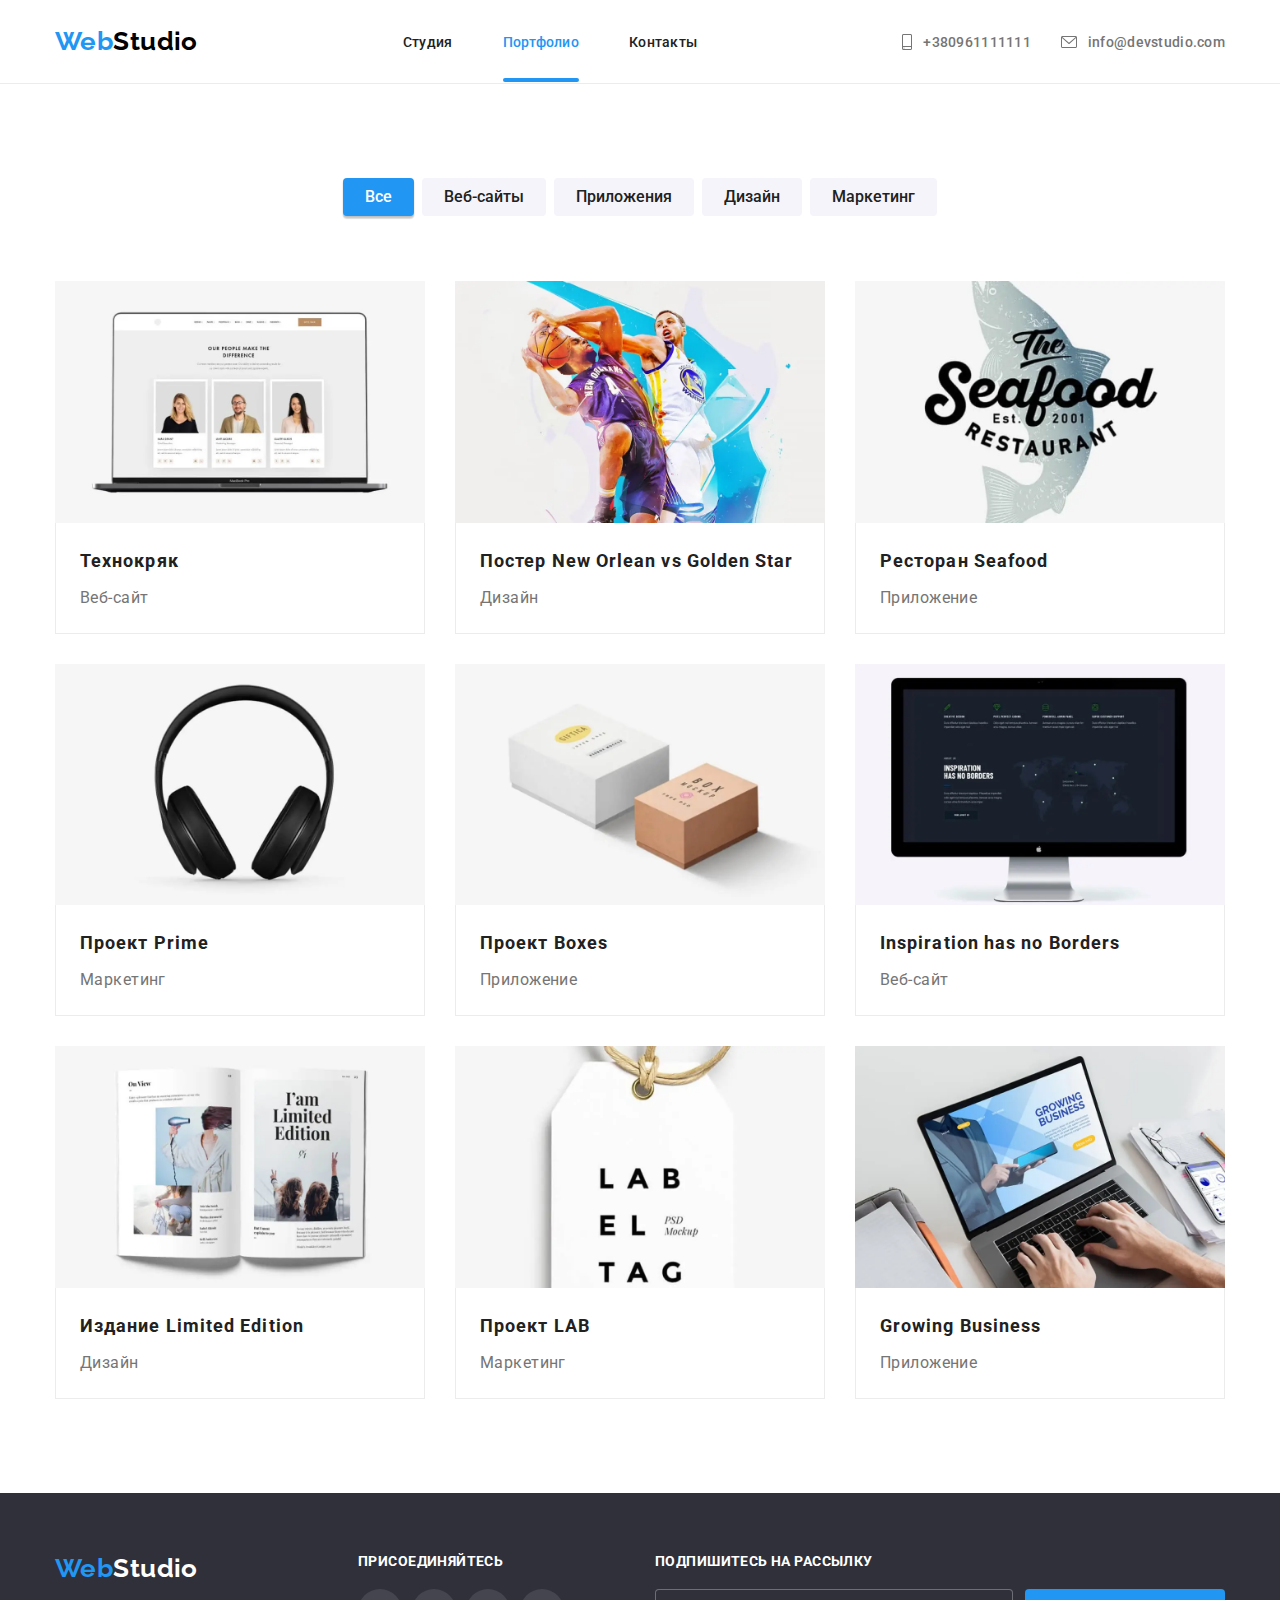
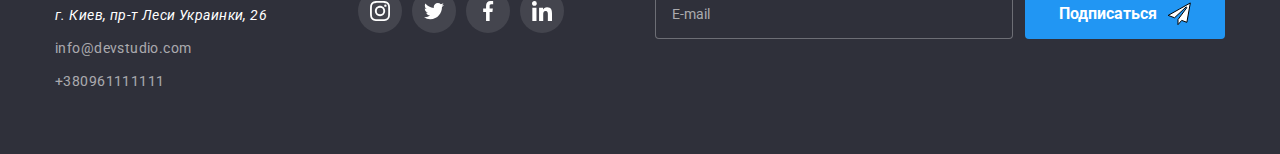
==== commit f21a9fb5: "hw8 (added responsive photos)" ====
--- a/portfolio.html
+++ b/portfolio.html
@@ -91,25 +91,17 @@
                     <li class="card-set__item">
                         <a href="" class="product">
                             <div class="product__thumb">
-                            <picture>
-                                <source srcset="
-                                ./images/tech-mob.webp 450w,
-                                ./images/tech-mob-2x.webp 900w,
-                                ./images/tech-tab.webp 350w,
-                                ./images/tech-tab-2x.webp 700w,
-                                ./images/tech-desk.webp 370w,
-                                ./images/tech-desk-2x.webp 740w" 
-                                type="image/webp" />
-                                <source srcset="
-                                ./images/tech-mob.jpg 450w, 
-                                ./images/tech-mob-2x.jpg 900w,
-                                ./images/tech-tab.jpg 350w,
-                                ./images/tech-tab-2x.jpg 700w,
-                                ./images/tech-desk.jpg 370w,
-                                ./images/tech-desk-2x.jpg 740w" />
-                                <img src="./images/tech-mob.jpg" alt="открытый ноутбук"
-                                sizes="(min-width: 1200px) 33vw, (min-width:768px) 50vw, 100vw" />
-                            </picture>  
+                                <picture>
+                                    <source srcset="
+                                    ./images/tech-mob.webp 450w,
+                                    ./images/tech-mob-2x.webp 900w" type="image/webp">
+                                    <source srcset="
+                                    ./images/tech-mob.jpg 450w,
+                                    ./images/tech-mob-2x.jpg 900w"/>
+                                    <img src="./images/tech-mob.jpg"
+                                    alt="открытый ноутбук"
+                                    sizes="(min-width: 1200px) 33vw, (min-width:768px) 50vw, 100vw"/>
+                                </picture>
                             <div class="product__overlay">
                                 <p class="product__text">Ресурс предлагает комплексные предложения с разным уровнем функционала и сервисов. Все это позволит посетителю получить
                                 исчерпывающие сведения о компании или частном лице.</p>
@@ -124,7 +116,17 @@
                     <li class="card-set__item">        
                         <a href="" class="product">
                             <div class="product__thumb">
-                            <img src="./images/poster-neworlean.jpg" alt="два баскетболиста" width="370">
+                                <picture>
+                                    <source srcset="
+                                    ./images/new-orlean.webp 450w,
+                                    ./images/new-orlean-2x.webp 900w" type="image/webp"/>
+                                    <source srcset="
+                                    ./images/new-orlean.jpg 450w,
+                                    ./images/new-orlean-2x.jpg 900w"/>
+                                    <img src="./images/new-orlean.jpg" 
+                                    alt="два баскетболиста"
+                                    sizes="(min-width: 1200px) 33vw, (min-width:768px) 50vw, 100vw">
+                                </picture>
                             <div class="product__overlay">
                                 <p class="product__text">Ресурс предлагает комплексные предложения с разным уровнем функционала и сервисов. Все это
                                     позволит посетителю получить
@@ -140,7 +142,18 @@
                     <li class="card-set__item">  
                         <a href="" class="product">
                             <div class="product__thumb">
-                            <img src="./images/seafood.jpg" alt="плакат ресторана" width="370">
+                                <picture>
+                                    <source srcset="
+                                    ./images/seafood.webp 450w,
+                                    ./images/seafood-2x.webp 900w" type="image/webp"/>
+                                    <source srcset="
+                                    ./images/seafood.jpg 450w,
+                                    ./images/seafood-2x.jpg 900w"/>
+                                    <img src="./images/seafood.jpg" 
+                                    alt="плакат ресторана"
+                                    sizes="(min-width: 1200px) 33vw, (min-width:768px) 50vw, 100vw">
+                                </picture>
+                            
                             <div class="product__overlay">
                                 <p class="product__text">Ресурс предлагает комплексные предложения с разным уровнем функционала и сервисов. Все это
                                     позволит посетителю получить
@@ -156,7 +169,17 @@
                     <li class="card-set__item">            
                         <a href="" class="product">
                             <div class="product__thumb">
-                            <img src="./images/headphones.jpg" alt="наушники" width="370">
+                                <picture>
+                                    <source srcset="
+                                    ./images/headphones.webp 450w,
+                                    ./images/headphones-2x.webp 900w" type="image/webp"/>
+                                    <source srcset="
+                                    ./images/headphones.jpg 450w,
+                                    ./images/headphones-2x.jpg 900w"/>
+                                    <img src="./images/headphones.jpg" 
+                                    alt="наушники"
+                                    sizes="(min-width: 1200px) 33vw, (min-width:768px) 50vw, 100vw">
+                                </picture>
                             <div class="product__overlay">
                                 <p class="product__text">Ресурс предлагает комплексные предложения с разным уровнем функционала и сервисов. Все это
                                     позволит посетителю получить
@@ -172,7 +195,17 @@
                     <li class="card-set__item">                    
                         <a href="" class="product">
                             <div class="product__thumb">
-                            <img src="./images/boxes.jpg" alt="два блока" width="370">
+                                 <picture>
+                                    <source srcset="
+                                    ./images/boxes.webp 450w,
+                                    ./images/boxes-2x.webp 900w" type="image/webp"/>
+                                    <source srcset="
+                                    ./images/boxes.jpg 450w,
+                                    ./images/boxes-2x.jpg 900w"/>
+                                    <img src="./images/boxes.jpg" 
+                                    alt="два блока"
+                                    sizes="(min-width: 1200px) 33vw, (min-width:768px) 50vw, 100vw">
+                                </picture>
                             <div class="product__overlay">
                                 <p class="product__text">Ресурс предлагает комплексные предложения с разным уровнем функционала и сервисов. Все это
                                     позволит посетителю получить
@@ -188,7 +221,17 @@
                     <li class="card-set__item">   
                         <a href="" class="product">
                             <div class="product__thumb">
-                            <img src="./images/monitor.jpg" alt="монитор" width="370">
+                              <picture>
+                                    <source srcset="
+                                    ./images/monitor.webp 450w,
+                                    ./images/monitor-2x.webp 900w" type="image/webp"/>
+                                    <source srcset="
+                                    ./images/monitor.jpg 450w,
+                                    ./images/monitor-2x.jpg 900w"/>
+                                    <img src="./images/monitor.jpg" 
+                                    alt="монитор"
+                                    sizes="(min-width: 1200px) 33vw, (min-width:768px) 50vw, 100vw">
+                                </picture>  
                             <div class="product__overlay">
                                 <p class="product__text">Ресурс предлагает комплексные предложения с разным уровнем функционала и сервисов. Все это
                                     позволит посетителю получить
@@ -204,7 +247,17 @@
                     <li class="card-set__item">  
                         <a href="" class="product">
                             <div class="product__thumb">
-                            <img src="./images/book.jpg" alt="книга" width="370">
+                                 <picture>
+                                    <source srcset="
+                                    ./images/book.webp 450w,
+                                    ./images/book-2x.webp 900w" type="image/webp"/>
+                                    <source srcset="
+                                    ./images/book.jpg 450w,
+                                    ./images/book-2x.jpg 900w"/>
+                                    <img src="./images/book.jpg" 
+                                    alt="книга"
+                                    sizes="(min-width: 1200px) 33vw, (min-width:768px) 50vw, 100vw">
+                                </picture>
                             <div class="product__overlay">
                                 <p class="product__text">Ресурс предлагает комплексные предложения с разным уровнем функционала и сервисов. Все это
                                     позволит посетителю получить
@@ -220,7 +273,17 @@
                     <li class="card-set__item"> 
                         <a href="" class="product">
                             <div class="product__thumb">
-                            <img src="./images/label.jpg" alt="фирменная бирка" width="370">
+                                <picture>
+                                    <source srcset="
+                                    ./images/label.webp 450w,
+                                    ./images/label-2x.webp 900w" type="image/webp"/>
+                                    <source srcset="
+                                    ./images/label.jpg 450w,
+                                    ./images/label-2x.jpg 900w"/>
+                                    <img src="./images/label.jpg" 
+                                    alt="фирменная бирка"
+                                    sizes="(min-width: 1200px) 33vw, (min-width:768px) 50vw, 100vw">
+                                </picture>
                             <div class="product__overlay">
                                 <p class="product__text">Ресурс предлагает комплексные предложения с разным уровнем функционала и сервисов. Все это
                                     позволит посетителю получить
@@ -236,7 +299,18 @@
                     <li class="card-set__item">
                         <a href="" class="product">
                             <div class="product__thumb">
-                            <img src="./images/notebook.jpg" alt="ноутбук" width="370">
+                                 <picture>
+                                    <source srcset="
+                                    ./images/notebook.webp 450w,
+                                    ./images/notebook-2x.webp 900w" type="image/webp"/>
+                                    <source srcset="
+                                    ./images/notebook.jpg 450w,
+                                    ./images/notebook-2x.jpg 900w"/>
+                                    <img src="./images/notebook.jpg" 
+                                    alt="ноутбук"
+                                    sizes="(min-width: 1200px) 33vw, (min-width:768px) 50vw, 100vw">
+                                </picture>
+                            
                             <div class="product__overlay">
                                 <p class="product__text">Ресурс предлагает комплексные предложения с разным уровнем функционала и сервисов. Все это
                                     позволит посетителю получить
--- a/css/main.min.css
+++ b/css/main.min.css
@@ -3,5 +3,5 @@
  Consolas,  'Liberation Mono',  Menlo,- monospace;font-size:1em}small{font-size:80%}sub,sup{font-size:75%;line-height:0;position:relative;vertical-align:baseline}sub{bottom:-0.25em}sup{top:-0.5em}table{text-indent:0;border-color:inherit}button,input,optgroup,select,textarea{font-family:inherit;font-size:100%;line-height:1.15;margin:0}button,select{text-transform:none}button,[type='button'],[type='reset'],[type='submit']{-webkit-appearance:button}::-moz-focus-inner{border-style:none;padding:0}:-moz-focusring{outline:1px dotted ButtonText}:-moz-ui-invalid{box-shadow:none}legend{padding:0}progress{vertical-align:baseline}::-webkit-inner-spin-button,::-webkit-outer-spin-button{height:auto}[type='search']{-webkit-appearance:textfield;outline-offset:-2px}::-webkit-search-decoration{-webkit-appearance:none}::-webkit-file-upload-button{-webkit-appearance:button;font:inherit}summary{display:list-item}.nav,.contacts,.work,.clients,.address__list,.social,.works,.card-set{list-style:none}.logo,.nav__link,.nav__link.current,.contacts__link,.address__link,.social__link,.product{text-decoration:none}html{-webkit-box-sizing:border-box;box-sizing:border-box}*,*::after,*::before{-webkit-box-sizing:inherit;box-sizing:inherit}p,h1,h2,h3,h4,h5,h6,ul{margin:0;padding:0}img{display:block;max-width:100%;height:auto}body{font-family:Roboto, sans-serif;font-size:14px;letter-spacing:0.03em;color:#212121;background-color:#fff}body.modal-open{overflow:hidden}.visually-hidden{position:absolute;width:1px;height:1px;margin:-1px;border:0;padding:0;clip:rect(0 0 0 0);overflow:hidden}.list{list-style:none}.link-none{text-decoration:none}.container{padding-left:15px;padding-right:15px;margin-left:auto;margin-right:auto}@media screen and (min-width: 479.98px){.container{width:479.98px}}@media screen and (min-width: 767.98px){.container{width:767.98px}}@media screen and (min-width: 1199.98px){.container{width:1199.98px}}.button{min-width:200px;padding:10px 32px;border:none;border-radius:4px;color:#fff;background-color:#2196f3;font-weight:700;font-size:16px;line-height:1.87;cursor:pointer}.section{padding:60px 0}@media screen and (min-width: 1199.98px){.section{padding:94px 0}}@media screen and (max-width: 1199.98px){.section--nopadding{padding:0}}.section--nopadtop{padding-top:0}.section__title{margin-top:0;margin-bottom:30px}@media screen and (min-width: 1199.98px){.section__title{font-size:36px;font-weight:700;line-height:1.16667;letter-spacing:.03em;text-align:center}}@media screen and (max-width: 1199.98px){.section__title{font-size:28px;font-weight:700;line-height:1.17857;letter-spacing:.03em;text-align:center}}.page-header{position:relative;border-bottom:1px solid #ececec}.logo{font-size:24px;font-family:Raleway;font-weight:700;line-height:1.16667;color:#000;display:inline-block;padding-top:26px;padding-bottom:26px}@media screen and (min-width: 1199.98px){.logo{font-size:26px;font-family:Raleway;font-weight:700;line-height:1.19231;color:#000}}.logo__word{color:#2196f3}.footer__logo{color:#fff;padding:0;margin-bottom:20px}.main-nav{display:-webkit-box;display:-ms-flexbox;display:flex;-webkit-box-align:center;-ms-flex-align:center;align-items:center}@media screen and (max-width: 767.98px){.main-nav{display:-webkit-box;display:-ms-flexbox;display:flex;-webkit-box-pack:justify;-ms-flex-pack:justify;justify-content:space-between;-webkit-box-align:center;-ms-flex-align:center;align-items:center}}.nav{text-align:start}@media screen and (min-width: 767.98px){.nav{display:-webkit-box;display:-ms-flexbox;display:flex;margin-left:auto;margin-right:auto}}@media screen and (max-width: 767.98px){.nav__item:not(:last-child){margin-bottom:32px}}.nav__link:visited{color:#212121}@media screen and (min-width: 767.98px){.nav__item:not(:last-child){margin-right:50px}}.nav__link{position:relative;display:inline-block;color:#212121;-webkit-transition:color 250ms cubic-bezier(0.4, 0, 0.2, 1);transition:color 250ms cubic-bezier(0.4, 0, 0.2, 1)}.nav__link.current{color:#2196f3}.nav__link:hover,.nav__link:focus{color:#2196f3}@media screen and (max-width: 767.98px){.nav__link{font-size:40px;font-weight:500;line-height:1.175;letter-spacing:.02em}}@media screen and (min-width: 767.98px){.nav__link{padding-top:32px;padding-bottom:32px;font-size:14px;font-weight:500;line-height:1.14286;letter-spacing:.02em}}@media screen and (min-width: 767.98px){.nav__link.current:after{content:'';position:absolute;bottom:0;left:0;display:inline-block;width:100%;height:4px;border-radius:4px;background-color:#2196f3;opacity:1}}.contacts{display:-webkit-box;display:-ms-flexbox;display:flex;-webkit-box-orient:vertical;-webkit-box-direction:normal;-ms-flex-direction:column;flex-direction:column;-webkit-box-pack:end;-ms-flex-pack:end;justify-content:flex-end}@media screen and (max-width: 767.98px){.contacts{margin-top:300px;margin-bottom:60px}}@media screen and (min-width: 1199.98px){.contacts{-webkit-box-orient:horizontal;-webkit-box-direction:normal;-ms-flex-direction:row;flex-direction:row}}@media screen and (min-width: 767.98px){.contacts-list{margin-left:84px}}.contacts__icon{margin-right:11px}@media screen and (max-width: 767.98px){.contacts__icon{display:none}}.contacts__item{display:-webkit-box;display:-ms-flexbox;display:flex}@media screen and (max-width: 1199.98px){.contacts__item:not(:last-child){margin-bottom:10px}}@media screen and (max-width: 767.98px){.contacts__item:not(:last-child){margin-bottom:32px}}@media screen and (min-width: 1199.98px){.contacts__item:not(:last-child){margin-right:30px}}.contacts__link{-webkit-transition-timing-function:cubic-bezier(0.4, 0, 0.2, 1);transition-timing-function:cubic-bezier(0.4, 0, 0.2, 1);-webkit-transition-duration:250ms;transition-duration:250ms;-webkit-transition-property:color,fill;transition-property:color,fill;display:-webkit-inline-box;display:-ms-inline-flexbox;display:inline-flex;-webkit-box-align:center;-ms-flex-align:center;align-items:center;color:#757575;fill:#757575;border:none}.contacts__link:hover,.contacts__link:focus{color:#2196f3;fill:#2196f3;border:none}@media screen and (max-width: 767.98px){.contacts__link--blue{font-size:34px;font-weight:500;line-height:1.17647;letter-spacing:.02em;color:#2196f3}.contacts__link--gray{font-size:24px;font-weight:500;line-height:1.16667;letter-spacing:.02em;color:#757575}}@media screen and (min-width: 767.98px){.contacts__link{font-size:12px;font-weight:500;line-height:1.16667;letter-spacing:.02em;color:#757575}.contacts__link--gray{padding-bottom:18px}.contacts__link--blue{padding-top:18px}}@media screen and (min-width: 1199.98px){.contacts__link{padding:0;font-size:14px;font-weight:500;line-height:1.14286;letter-spacing:.02em;color:#757575}}.hero{display:-webkit-box;display:-ms-flexbox;display:flex;-webkit-box-align:center;-ms-flex-align:center;align-items:center;letter-spacing:0.06em;text-align:center;background-color:#2f303a;background-image:-webkit-gradient(linear, left top, left bottom, from(rgba(47,48,58,0.4)), to(rgba(47,48,58,0))),url(../images/hero-mob.jpg);background-image:linear-gradient(180deg, rgba(47,48,58,0.4) 0%, rgba(47,48,58,0) 100%),url(../images/hero-mob.jpg);background-size:cover;background-position:center;background-repeat:no-repeat}@media screen and (min-device-pixel-ratio: 2), (-webkit-min-device-pixel-ratio: 2), (min-resolution: 192dpi), (min-resolution: 2dppx){.hero{background-image:url(../images/hero-mob-2x.jpg);background-size:cover}}@media screen and (min-width: 479.98px){.hero{background-image:url(../images/hero-tab.jpg);background-size:cover}}@media screen and (min-width: 479.98px) and (min-device-pixel-ratio: 2), screen and (min-width: 479.98px) and (-webkit-min-device-pixel-ratio: 2), screen and (min-width: 479.98px) and (min-resolution: 192dpi), screen and (min-width: 479.98px) and (min-resolution: 2dppx){.hero{background-image:url(../images/hero-tab-2x.jpg)}}@media screen and (max-width: 1199.98px){.hero{height:400px}}@media screen and (min-width: 1199.98px){.hero{height:600px;background-image:url(../images/hero-desk.jpg)}}@media screen and (min-width: 1199.98px) and (min-device-pixel-ratio: 2), screen and (min-width: 1199.98px) and (-webkit-min-device-pixel-ratio: 2), screen and (min-width: 1199.98px) and (min-resolution: 192dpi), screen and (min-width: 1199.98px) and (min-resolution: 2dppx){.hero{background-image:url(../images/hero-desk-2x.jpg);background-size:cover}}.hero__title{font-size:26px;font-weight:900;line-height:1.61538;letter-spacing:.06em;color:#fff;text-align:center;margin-top:0;margin-bottom:30px;text-transform:uppercase}@media screen and (min-width: 1199.98px){.hero__title{font-size:44px;font-weight:900;line-height:1.36364;letter-spacing:.06em;color:#fff;text-align:center}}.hero__thumb{display:-webkit-box;display:-ms-flexbox;display:flex;-webkit-box-orient:vertical;-webkit-box-direction:normal;-ms-flex-direction:column;flex-direction:column;-webkit-box-align:center;-ms-flex-align:center;align-items:center}@media screen and (max-width: 1199.98px){.hero__thumb{width:400px}}@media screen and (min-width: 1199.98px){.hero__thumb{width:696px}}@media screen and (min-width: 479.98px){.features{display:-webkit-box;display:-ms-flexbox;display:flex;-ms-flex-wrap:wrap;flex-wrap:wrap;margin:-15px}}@media screen and (max-width: 479.98px){.features__item{width:100%;text-align:center}.features__item:not(:last-child){margin-bottom:30px}}@media screen and (min-width: 479.98px){.features__item{margin:15px;-ms-flex-preferred-size:calc(100% / 2 - 30px);flex-basis:calc(100% / 2 - 30px)}}@media screen and (min-width: 1199.98px){.features__item{margin:15px;-ms-flex-preferred-size:calc(100% / 4 - 30px);flex-basis:calc(100% / 4 - 30px)}}.features__icon{width:70px;height:70px}.features__thumb{display:-webkit-box;display:-ms-flexbox;display:flex;-webkit-box-pack:center;-ms-flex-pack:center;justify-content:center;-webkit-box-align:center;-ms-flex-align:center;align-items:center;min-height:120px;margin-bottom:30px;background-color:#f5f4fa}.features__title{margin-top:0;margin-bottom:10px;font-size:14px;font-weight:700;line-height:1.14286;letter-spacing:.03em;color:#212121;font-weight:700;font-size:14px;line-height:1.14;text-transform:uppercase}.features__text{margin-top:0;margin-bottom:0;font-size:14px;line-height:1.71429;color:#757575}.work{min-height:300px;display:-webkit-box;display:-ms-flexbox;display:flex;-ms-flex-wrap:nowrap;flex-wrap:nowrap;margin:-15px}@media screen and (max-width: 1199.98px){.work{display:none}}@media screen and (max-width: 1199.98px){.work__title{display:none}}.work__item{position:relative;margin:15px;-ms-flex-preferred-size:calc(100% / 3 - 30px);flex-basis:calc(100% / 3 - 30px);background-image:url(../../images/wrk1.jpg);background-size:cover}@media screen and (min-device-pixel-ratio: 2), (-webkit-min-device-pixel-ratio: 2), (min-resolution: 192dpi), (min-resolution: 2dppx){.work__item{background-image:url(../../images/wrk1-2x.jpg);background-size:cover}}.work__item:nth-child(2){background-image:url(../../images/wrk2.jpg);background-size:cover}@media screen and (min-device-pixel-ratio: 2), (-webkit-min-device-pixel-ratio: 2), (min-resolution: 192dpi), (min-resolution: 2dppx){.work__item:nth-child(2){background-image:url(../../images/wrk2-2x.jpg);background-size:cover}}.work__item:nth-child(3){background-image:url(../../images/wrk3.jpg);background-size:cover}@media screen and (min-device-pixel-ratio: 2), (-webkit-min-device-pixel-ratio: 2), (min-resolution: 192dpi), (min-resolution: 2dppx){.work__item:nth-child(3){background-image:url(../../images/wrk3-2x.jpg);background-size:cover}}.work__text{position:absolute;bottom:0;left:0;display:-webkit-inline-box;display:-ms-inline-flexbox;display:inline-flex;-webkit-box-pack:center;-ms-flex-pack:center;justify-content:center;-webkit-box-align:center;-ms-flex-align:center;align-items:center;width:100%;min-height:70px;font-size:14px;font-weight:700;line-height:1.14286;color:#fff;text-transform:uppercase;background-color:rgba(47,48,58,0.8)}.team{display:-webkit-box;display:-ms-flexbox;display:flex;-ms-flex-wrap:wrap;flex-wrap:wrap;margin:-15px}.team__item{margin:15px}@media screen and (min-width: 479.98px){.team__item{width:100%}}@media screen and (min-width: 479.98px){.team__item{margin:15px;-ms-flex-preferred-size:calc(100% / 2 - 30px);flex-basis:calc(100% / 2 - 30px)}}@media screen and (min-width: 1199.98px){.team__item{margin:15px;-ms-flex-preferred-size:calc(100% / 4 - 30px);flex-basis:calc(100% / 4 - 30px)}}.section__team--bg{background-color:#f5f4fa}@media screen and (max-width: 479.98px){.team__item:not(:last-child){margin-bottom:30px}}.team__name{margin-bottom:10px;font-size:16px;font-weight:500;line-height:1.1875}.team__position{margin-bottom:16px;font-size:16px;line-height:1.1875;color:#757575}.team__block{display:block;text-align:center;padding-top:30px;padding-bottom:30px;background-color:#fff;border-radius:0px 0px 4px 4px;-webkit-box-shadow:0px 1px 3px rgba(0,0,0,0.12),0px 1px 1px rgba(0,0,0,0.14),0px 2px 1px rgba(0,0,0,0.2);box-shadow:0px 1px 3px rgba(0,0,0,0.12),0px 1px 1px rgba(0,0,0,0.14),0px 2px 1px rgba(0,0,0,0.2)}.icons{display:-webkit-box;display:-ms-flexbox;display:flex;-webkit-box-pack:center;-ms-flex-pack:center;justify-content:center}.icons__item:not(:last-child){margin-right:10px}.icons__link{-webkit-transition-timing-function:cubic-bezier(0.4, 0, 0.2, 1);transition-timing-function:cubic-bezier(0.4, 0, 0.2, 1);-webkit-transition-duration:250ms;transition-duration:250ms;-webkit-transition-property:background-color,fill;transition-property:background-color,fill;display:-webkit-inline-box;display:-ms-inline-flexbox;display:inline-flex;-webkit-box-align:center;-ms-flex-align:center;align-items:center;-webkit-box-pack:center;-ms-flex-pack:center;justify-content:center;width:44px;height:44px;border-radius:50%;fill:#afb1b8}.icons__img{width:20px;height:20px}.icons__link:hover,.icons__link:focus{fill:#fff;background-color:#2196f3;border:none}.clients{display:-webkit-box;display:-ms-flexbox;display:flex;-ms-flex-wrap:wrap;flex-wrap:wrap;margin:-15px}@media screen and (min-width: 1199.98px){.clients{-ms-flex-wrap:nowrap;flex-wrap:nowrap}}.clients__item{border-radius:4px}@media screen and (max-width: 767.98px){.clients__item{margin:15px;-ms-flex-preferred-size:calc(100% / 2 - 30px);flex-basis:calc(100% / 2 - 30px)}}@media screen and (min-width: 767.98px){.clients__item{margin:15px;-ms-flex-preferred-size:calc(100% / 3 - 30px);flex-basis:calc(100% / 3 - 30px)}}@media screen and (min-width: 1199.98px){.clients__item{margin:15px;-ms-flex-preferred-size:calc(100% / 6 - 30px);flex-basis:calc(100% / 6 - 30px)}}.clients__link{-webkit-transition-timing-function:cubic-bezier(0.4, 0, 0.2, 1);transition-timing-function:cubic-bezier(0.4, 0, 0.2, 1);-webkit-transition-duration:250ms;transition-duration:250ms;-webkit-transition-property:border-color,fill;transition-property:border-color,fill;display:-webkit-box;display:-ms-flexbox;display:flex;-webkit-box-pack:center;-ms-flex-pack:center;justify-content:center;-webkit-box-align:center;-ms-flex-align:center;align-items:center;min-height:92px;fill:#afb1b8;border:1px solid #afb1b8;border-radius:4px}.clients__link:hover,.clients__link:focus{outline:transparent;border-color:#2196f3;fill:#2196f3}.footer{background-color:#2f303a;padding-bottom:60px;padding-top:60px}@media screen and (max-width: 1199.98px){.footer{display:-webkit-box;display:-ms-flexbox;display:flex;-webkit-box-align:center;-ms-flex-align:center;align-items:center;-webkit-box-orient:vertical;-webkit-box-direction:normal;-ms-flex-direction:column;flex-direction:column}}@media screen and (max-width: 479.98px){.footer{display:-webkit-box;display:-ms-flexbox;display:flex;-webkit-box-orient:vertical;-webkit-box-direction:normal;-ms-flex-direction:column;flex-direction:column;-webkit-box-align:center;-ms-flex-align:center;align-items:center}}@media screen and (max-width: 767.98px){.footer__wrapper{margin:0}}@media screen and (min-width: 1199.98px){.footer__wrapper{display:-webkit-box;display:-ms-flexbox;display:flex}}@media screen and (max-width: 1199.98px){.foot{display:-webkit-box;display:-ms-flexbox;display:flex;-webkit-box-orient:horizontal;-webkit-box-direction:normal;-ms-flex-direction:row;flex-direction:row;-webkit-box-pack:justify;-ms-flex-pack:justify;justify-content:space-between}}@media screen and (min-width: 1199.98px){.foot{display:-webkit-box;display:-ms-flexbox;display:flex;-webkit-box-flex:2;-ms-flex-positive:2;flex-grow:2}}@media screen and (max-width: 479.98px){.foot{display:-webkit-box;display:-ms-flexbox;display:flex;-webkit-box-orient:vertical;-webkit-box-direction:normal;-ms-flex-direction:column;flex-direction:column}}@media screen and (max-width: 1199.98px){.foot__address{text-align:center;margin-bottom:60px}}.address__link{display:block;color:rgba(255,255,255,0.6);font-style:normal;line-height:1.71;-webkit-transition:color 250ms cubic-bezier(0.4, 0, 0.2, 1);transition:color 250ms cubic-bezier(0.4, 0, 0.2, 1)}.address__link:hover,.address__link:focus{color:#2196f3}.address__item{margin-top:9px}.address__text{color:#fff;font-weight:400;letter-spacing:0.03em;line-height:1.71}.footer__title{display:inline-block;margin-bottom:20px;font-size:14px;font-weight:700;line-height:1.14286;color:#fff;text-align:left;text-transform:uppercase}@media screen and (max-width: 1199.98px){.footer__title{font-size:14px;font-weight:700;line-height:1.14286;color:#fff;text-align:center}}.social-footer{margin-bottom:60px}@media screen and (max-width: 1199.98px){.social-footer{text-align:center}}@media screen and (min-width: 1199.98px){.social-footer{margin-left:auto;margin-right:auto}}.footer__icons-link{fill:#fff;background-color:rgba(255,255,255,0.1);-webkit-transition:background-color 250ms cubic-bezier(0.4, 0, 0.2, 1);transition:background-color 250ms cubic-bezier(0.4, 0, 0.2, 1)}@media screen and (max-width: 1199.98px){.form-foot{display:-webkit-box;display:-ms-flexbox;display:flex;text-align:center;-webkit-box-orient:vertical;-webkit-box-direction:normal;-ms-flex-direction:column;flex-direction:column}}@media screen and (min-width: 1199.98px){.form__wrapper{display:-webkit-box;display:-ms-flexbox;display:flex}}.form-footer__field{padding:12px 16px;margin-right:12px;margin-bottom:20px;min-width:358px;min-height:50px;border:1px solid rgba(255,255,255,0.3);border-radius:4px;color:#fff;background-color:#2f303a}@media screen and (max-width: 479.98px){.form-footer__field{width:100%}}.form-footer__field:hover,.form-footer__field:focus{outline:transparent;border-color:#fff}.form-footer__field::-webkit-input-placeholder{color:rgba(255,255,255,0.6)}.form-footer__field:-ms-input-placeholder{color:rgba(255,255,255,0.6)}.form-footer__field::-ms-input-placeholder{color:rgba(255,255,255,0.6)}.form-footer__field::placeholder{color:rgba(255,255,255,0.6)}.form-footer__btn{font-size:16px;font-weight:700;line-height:1.875;color:#fff;display:-webkit-box;display:-ms-flexbox;display:flex;-webkit-box-align:center;-ms-flex-align:center;align-items:center;-webkit-box-pack:center;-ms-flex-pack:center;justify-content:center;min-width:200px;min-height:50px;margin-left:auto;margin-right:auto;border:none;border-radius:4px;background-color:#2196f3;font-size:16px;font-weight:700;line-height:1.875;color:#fff;cursor:pointer;-webkit-transition:background-color 250ms cubic-bezier(0.4, 0, 0.2, 1);transition:background-color 250ms cubic-bezier(0.4, 0, 0.2, 1)}.form-footer__btn::after{content:'';display:inline-block;width:24px;height:24px;margin-left:10px;background-image:url(../images/telegram.svg)}.form-footer__img{position:absolute;width:24px;height:24px;top:50%;right:28px;-webkit-transform:translateY(-50%);transform:translateY(-50%)}.btn-wrapper{height:50px}.backdrop{position:fixed;top:0;left:0;width:100%;height:100%;padding:94px 15px;overflow-y:scroll;background-color:rgba(0,0,0,0.2);opacity:1;-webkit-transition:opacity 250ms var(--timing-function);transition:opacity 250ms var(--timing-function)}.backdrop.is-hidden{opacity:0;pointer-events:none}.backdrop.is-hidden .modal{-webkit-transform:translate(-50%, -50%) scale(1.1);transform:translate(-50%, -50%) scale(1.1)}.modal{position:absolute;top:50%;left:50%;-webkit-transform:translate(-50%, -50%);transform:translate(-50%, -50%);padding:40px;background-color:#fff;border-radius:4px;-webkit-transition:-webkit-transform 250ms cubic-bezier(0.4, 0, 0.2, 1);transition:-webkit-transform 250ms cubic-bezier(0.4, 0, 0.2, 1);transition:transform 250ms cubic-bezier(0.4, 0, 0.2, 1);transition:transform 250ms cubic-bezier(0.4, 0, 0.2, 1), -webkit-transform 250ms cubic-bezier(0.4, 0, 0.2, 1)}@media screen and (min-width: 1199.98px){.modal{min-width:528px}}.button-close{display:-webkit-inline-box;display:-ms-inline-flexbox;display:inline-flex;position:absolute;-webkit-box-pack:center;-ms-flex-pack:center;justify-content:center;-webkit-box-align:center;-ms-flex-align:center;align-items:center;right:0;top:0;margin-top:8px;margin-right:8px;width:30px;height:30px;padding:0;background-color:#fff;border:1px solid rgba(0,0,0,0.1);border-radius:50px;cursor:pointer;fill:black;-webkit-transition:fill 250ms cubic-bezier(0.4, 0, 0.2, 1),border-color 250ms cubic-bezier(0.4, 0, 0.2, 1);transition:fill 250ms cubic-bezier(0.4, 0, 0.2, 1),border-color 250ms cubic-bezier(0.4, 0, 0.2, 1)}.button-close:hover,.button-close:focus{outline:none;fill:#2196f3;border-color:#2196f3}.button-close__img{height:11px;width:11px}.form{text-align:center;margin-left:auto;margin-right:auto}.form__title{display:block;margin-bottom:12px}@media screen and (max-width: 1199.98px){.form__title{font-size:20px;font-weight:700;line-height:1.5}}@media screen and (min-width: 1199.98px){.form__title{font-size:20px;font-weight:700;line-height:1.15}}.form__field{position:relative;display:-webkit-box;display:-ms-flexbox;display:flex;-webkit-box-orient:vertical;-webkit-box-direction:normal;-ms-flex-direction:column;flex-direction:column}.form__field:not(:nth-of-type(4)){margin-bottom:10px}.form__field:nth-of-type(4){margin-bottom:20px}.form__input{margin:0;padding:11px 12px 11px 35px;border:1px solid rgba(33,33,33,0.2);border-radius:4px;cursor:pointer}.form-textarea{height:120px;padding:12px 16px;resize:none;-webkit-transition:border-color 250ms cubic-bezier(0.4, 0, 0.2, 1);transition:border-color 250ms cubic-bezier(0.4, 0, 0.2, 1);border:1px solid rgba(33,33,33,0.2);border-radius:4px}.form-field input::-webkit-input-placeholder{font-size:14px;line-height:1.14286;letter-spacing:.01em;color:rgba(117,117,117,0.5)}.form-field input:-ms-input-placeholder{font-size:14px;line-height:1.14286;letter-spacing:.01em;color:rgba(117,117,117,0.5)}.form-field input::-ms-input-placeholder{font-size:14px;line-height:1.14286;letter-spacing:.01em;color:rgba(117,117,117,0.5)}.form-field input::placeholder{font-size:14px;line-height:1.14286;letter-spacing:.01em;color:rgba(117,117,117,0.5)}.agree{display:-webkit-box;display:-ms-flexbox;display:flex;-webkit-box-pack:center;-ms-flex-pack:center;justify-content:center;margin-bottom:30px}.agree__link{color:#2196f3}.agree-text{-ms-flex-item-align:center;-ms-grid-row-align:center;align-self:center;white-space:nowrap}@media screen and (max-width: 1199.98px){.agree-text{font-size:12px;line-height:1.16667;color:#757575}}@media screen and (min-width: 1199.98px){.agree-text{font-size:14px;line-height:1.71429;color:#757575}}.form-btn{display:block;margin-left:auto;margin-right:auto;-webkit-box-shadow:0px 4px 4px rgba(0,0,0,0.15);box-shadow:0px 4px 4px rgba(0,0,0,0.15);-webkit-transition:background-color 250ms cubic-bezier(0.4, 0, 0.2, 1);transition:background-color 250ms cubic-bezier(0.4, 0, 0.2, 1)}.form-btn:hover,.form-btn:focus,.form-footer__btn:hover,.form-footer__btn:focus{background-color:#188CE8}.form-img{position:absolute;top:31px;left:12px;-webkit-transition:fill 250ms cubic-bezier(0.4, 0, 0.2, 1);transition:fill 250ms cubic-bezier(0.4, 0, 0.2, 1)}.form__input:hover,.form__input:focus,textarea:hover,textarea:focus{outline:transparent;border-color:#2196f3}.form__input:focus+.form-img,.form__input:hover+.form-img{fill:#2196f3}.form__input{-webkit-transition:border-color 250ms cubic-bezier(0.4, 0, 0.2, 1);transition:border-color 250ms cubic-bezier(0.4, 0, 0.2, 1)}.checkbox{-webkit-appearance:none;-moz-appearance:none;appearance:none}.icon{display:inline-block;width:16px;height:15px;margin-right:7px;border:2px solid #212121;border-radius:2px}.checkbox:checked+.icon{background-color:#2196f3;border-color:#2196f3;background-image:url(../images/fullcheck.svg);background-size:contain;background-origin:border-box}.checkbox:focus+.icon{border-color:#2196f3}.form__label{display:-webkit-inline-box;display:-ms-inline-flexbox;display:inline-flex;-webkit-box-align:center;-ms-flex-align:center;align-items:center;margin-bottom:4px;font-size:12px;line-height:1.16667;letter-spacing:.01em;color:#757575}.menu-button{display:-webkit-inline-box;display:-ms-inline-flexbox;display:inline-flex;margin:0;padding:0;z-index:2;border:none;background-color:transparent}.menu-button:hover,.menu-button:focus{fill:#2196f3}@media screen and (min-width: 767.98px){.menu-button{display:none}}.menu-button .icon-cross{display:none}.menu-button.is-open .icon-cross{display:block}.menu-button.is-open .icon-menu{display:none}.menu-button .icon-menu{display:block}@media screen and (max-width: 767.98px){.menu-container{display:none;position:absolute;z-index:1;top:0;left:0;width:100%;padding:48px 40px;text-align:center;background-color:#fff}.menu-container.is-open{display:-webkit-box;display:-ms-flexbox;display:flex;-webkit-box-orient:vertical;-webkit-box-direction:normal;-ms-flex-direction:column;flex-direction:column}}@media screen and (min-width: 767.98px){.menu-container{display:-webkit-box;display:-ms-flexbox;display:flex;-webkit-box-align:center;-ms-flex-align:center;align-items:center;-webkit-box-flex:1;-ms-flex-positive:1;flex-grow:1;-webkit-box-pack:justify;-ms-flex-pack:justify;justify-content:space-between}}.social{display:-webkit-box;display:-ms-flexbox;display:flex;-ms-flex-wrap:wrap;flex-wrap:wrap}@media screen and (min-width: 767.98px){.social{display:none}}.social__item{font-size:18px;font-weight:500;line-height:1.22222;letter-spacing:.02em;color:#2196f3;padding-left:10px}.social__item:not(:last-child){border-right:1px solid rgba(33,33,33,0.2);padding-right:10px}.social__link:visited{color:currentColor}.works{display:-webkit-box;display:-ms-flexbox;display:flex;-ms-flex-wrap:wrap;flex-wrap:wrap;margin-bottom:40px}@media screen and (min-width: 767.98px){.works{-webkit-box-pack:center;-ms-flex-pack:center;justify-content:center;margin-bottom:30px}}@media screen and (min-width: 1199.98px){.works{margin-bottom:50px}}.works__item{margin-bottom:15px}.works__item:not(:last-child){margin-right:8px}.works__btn{-webkit-transition-timing-function:cubic-bezier(0.4, 0, 0.2, 1);transition-timing-function:cubic-bezier(0.4, 0, 0.2, 1);-webkit-transition-duration:250ms;transition-duration:250ms;-webkit-transition-property:color,background-color,-webkit-box-shadow;transition-property:color,background-color,-webkit-box-shadow;transition-property:color,background-color,box-shadow;transition-property:color,background-color,box-shadow,-webkit-box-shadow;font-size:16px;font-weight:500;line-height:1.625;color:#212121;text-align:center;display:inline-block;border-radius:4px;padding:6px 22px;cursor:pointer}.works__btn--primary{background-color:#f5f4fa;border:none}.works__btn--primary:hover,.works__btn--primary:focus{outline:transparent;color:#fff;background-color:#2196f3;border:none;-webkit-box-shadow:0px 3px 1px rgba(0,0,0,0.1),0px 1px 2px rgba(0,0,0,0.08),0px 2px 2px rgba(0,0,0,0.12);box-shadow:0px 3px 1px rgba(0,0,0,0.1),0px 1px 2px rgba(0,0,0,0.08),0px 2px 2px rgba(0,0,0,0.12)}.works__btn--secondary{color:#fff;background-color:#2196f3;border:none;-webkit-box-shadow:0px 3px 1px rgba(0,0,0,0.1),0px 1px 2px rgba(0,0,0,0.08),0px 2px 2px rgba(0,0,0,0.12);box-shadow:0px 3px 1px rgba(0,0,0,0.1),0px 1px 2px rgba(0,0,0,0.08),0px 2px 2px rgba(0,0,0,0.12)}.works__btn--secondary:hover,.works__btn--secondary:focus{outline:transparent}@media screen and (min-width: 479.98px){.card-set{display:-webkit-box;display:-ms-flexbox;display:flex;-ms-flex-wrap:wrap;flex-wrap:wrap;margin:-15px}}.card-set__item{-webkit-transition:-webkit-box-shadow 250ms var(--timing-function);transition:-webkit-box-shadow 250ms var(--timing-function);transition:box-shadow 250ms var(--timing-function);transition:box-shadow 250ms var(--timing-function), -webkit-box-shadow 250ms var(--timing-function)}@media screen and (max-width: 479.98px){.card-set__item{width:100%;margin-bottom:15px}}@media screen and (min-width: 767.98px){.card-set__item{margin:15px;-ms-flex-preferred-size:calc(100% / 2 - 30px);flex-basis:calc(100% / 2 - 30px)}}@media screen and (min-width: 1199.98px){.card-set__item{margin:15px;-ms-flex-preferred-size:calc(100% / 3 - 30px);flex-basis:calc(100% / 3 - 30px)}}.product{display:block}.product:focus,.product:hover{outline:transparent;-webkit-box-shadow:0px 1px 1px rgba(0,0,0,0.12),0px 4px 4px rgba(0,0,0,0.06),1px 4px 6px rgba(0,0,0,0.16);box-shadow:0px 1px 1px rgba(0,0,0,0.12),0px 4px 4px rgba(0,0,0,0.06),1px 4px 6px rgba(0,0,0,0.16)}.product__meta{color:#212121;padding:20px 24px;border-bottom:1px solid #ececec;border-right:1px solid #ececec;border-left:1px solid #ececec}.product__thumb{position:relative;overflow:hidden}.product__overlay{position:absolute;top:0;left:0;width:100%;height:100%;-webkit-transform:translateY(101%);transform:translateY(101%);-webkit-transition:-webkit-transform 250ms cubic-bezier(0.4, 0, 0.2, 1);transition:-webkit-transform 250ms cubic-bezier(0.4, 0, 0.2, 1);transition:transform 250ms cubic-bezier(0.4, 0, 0.2, 1);transition:transform 250ms cubic-bezier(0.4, 0, 0.2, 1), -webkit-transform 250ms cubic-bezier(0.4, 0, 0.2, 1);background-color:rgba(33,150,243,0.9);overflow-y:scroll}.product:hover .product__overlay,.product:focus .product__overlay{-webkit-transform:translateY(0%);transform:translateY(0%)}.product__text{display:block;width:322px;height:168px;margin:63px 24px;font-size:18px;line-height:1.55556;color:#fff}.product__name{margin-bottom:4px;font-size:18px;font-weight:700;line-height:2;letter-spacing:.06em}.product__position{font-size:16px;line-height:1.875;color:#757575}
+ monospace;font-size:1em}small{font-size:80%}sub,sup{font-size:75%;line-height:0;position:relative;vertical-align:baseline}sub{bottom:-0.25em}sup{top:-0.5em}table{text-indent:0;border-color:inherit}button,input,optgroup,select,textarea{font-family:inherit;font-size:100%;line-height:1.15;margin:0}button,select{text-transform:none}button,[type='button'],[type='reset'],[type='submit']{-webkit-appearance:button}::-moz-focus-inner{border-style:none;padding:0}:-moz-focusring{outline:1px dotted ButtonText}:-moz-ui-invalid{box-shadow:none}legend{padding:0}progress{vertical-align:baseline}::-webkit-inner-spin-button,::-webkit-outer-spin-button{height:auto}[type='search']{-webkit-appearance:textfield;outline-offset:-2px}::-webkit-search-decoration{-webkit-appearance:none}::-webkit-file-upload-button{-webkit-appearance:button;font:inherit}summary{display:list-item}.nav,.contacts,.work,.clients,.address__list,.social,.works,.card-set{list-style:none}.logo,.nav__link,.nav__link.current,.contacts__link,.address__link,.social__link,.product{text-decoration:none}html{-webkit-box-sizing:border-box;box-sizing:border-box}*,*::after,*::before{-webkit-box-sizing:inherit;box-sizing:inherit}p,h1,h2,h3,h4,h5,h6,ul{margin:0;padding:0}img{display:block;max-width:100%;height:auto}body{font-family:Roboto, sans-serif;font-size:14px;letter-spacing:0.03em;color:#212121;background-color:#fff}body.modal-open{overflow:hidden}.visually-hidden{position:absolute;width:1px;height:1px;margin:-1px;border:0;padding:0;clip:rect(0 0 0 0);overflow:hidden}.list{list-style:none}.link-none{text-decoration:none}.container{padding-left:15px;padding-right:15px;margin-left:auto;margin-right:auto}@media screen and (min-width: 479.98px){.container{width:479.98px}}@media screen and (min-width: 767.98px){.container{width:767.98px}}@media screen and (min-width: 1199.98px){.container{width:1199.98px}}.button{min-width:200px;padding:10px 32px;border:none;border-radius:4px;color:#fff;background-color:#2196f3;font-weight:700;font-size:16px;line-height:1.87;cursor:pointer}.section{padding:60px 0}@media screen and (min-width: 1199.98px){.section{padding:94px 0}}@media screen and (max-width: 1199.98px){.section--nopadding{padding:0}}.section--nopadtop{padding-top:0}.section__title{margin-top:0;margin-bottom:30px}@media screen and (min-width: 1199.98px){.section__title{font-size:36px;font-weight:700;line-height:1.16667;letter-spacing:.03em;text-align:center}}@media screen and (max-width: 1199.98px){.section__title{font-size:28px;font-weight:700;line-height:1.17857;letter-spacing:.03em;text-align:center}}.page-header{position:relative;border-bottom:1px solid #ececec}.logo{font-size:24px;font-family:Raleway;font-weight:700;line-height:1.16667;color:#000;display:inline-block;padding-top:26px;padding-bottom:26px}@media screen and (min-width: 1199.98px){.logo{font-size:26px;font-family:Raleway;font-weight:700;line-height:1.19231;color:#000}}.logo__word{color:#2196f3}.footer__logo{color:#fff;padding:0;margin-bottom:20px}.main-nav{display:-webkit-box;display:-ms-flexbox;display:flex;-webkit-box-align:center;-ms-flex-align:center;align-items:center}@media screen and (max-width: 767.98px){.main-nav{display:-webkit-box;display:-ms-flexbox;display:flex;-webkit-box-pack:justify;-ms-flex-pack:justify;justify-content:space-between;-webkit-box-align:center;-ms-flex-align:center;align-items:center}}.nav{text-align:start}@media screen and (min-width: 767.98px){.nav{display:-webkit-box;display:-ms-flexbox;display:flex;margin-left:auto;margin-right:auto}}@media screen and (max-width: 767.98px){.nav__item:not(:last-child){margin-bottom:32px}}.nav__link:visited{color:#212121}@media screen and (min-width: 767.98px){.nav__item:not(:last-child){margin-right:50px}}.nav__link{position:relative;display:inline-block;color:#212121;-webkit-transition:color 250ms cubic-bezier(0.4, 0, 0.2, 1);transition:color 250ms cubic-bezier(0.4, 0, 0.2, 1)}.nav__link.current{color:#2196f3}.nav__link:hover,.nav__link:focus{color:#2196f3}@media screen and (max-width: 767.98px){.nav__link{font-size:40px;font-weight:500;line-height:1.175;letter-spacing:.02em}}@media screen and (min-width: 767.98px){.nav__link{padding-top:32px;padding-bottom:32px;font-size:14px;font-weight:500;line-height:1.14286;letter-spacing:.02em}}@media screen and (min-width: 767.98px){.nav__link.current:after{content:'';position:absolute;bottom:0;left:0;display:inline-block;width:100%;height:4px;border-radius:4px;background-color:#2196f3;opacity:1}}.contacts{display:-webkit-box;display:-ms-flexbox;display:flex;-webkit-box-orient:vertical;-webkit-box-direction:normal;-ms-flex-direction:column;flex-direction:column;-webkit-box-pack:end;-ms-flex-pack:end;justify-content:flex-end}@media screen and (max-width: 767.98px){.contacts{margin-top:300px;margin-bottom:60px}}@media screen and (min-width: 1199.98px){.contacts{-webkit-box-orient:horizontal;-webkit-box-direction:normal;-ms-flex-direction:row;flex-direction:row}}@media screen and (min-width: 767.98px){.contacts-list{margin-left:84px}}.contacts__icon{margin-right:11px}@media screen and (max-width: 767.98px){.contacts__icon{display:none}}.contacts__item{display:-webkit-box;display:-ms-flexbox;display:flex}@media screen and (max-width: 1199.98px){.contacts__item:not(:last-child){margin-bottom:10px}}@media screen and (max-width: 767.98px){.contacts__item:not(:last-child){margin-bottom:32px}}@media screen and (min-width: 1199.98px){.contacts__item:not(:last-child){margin-right:30px}}.contacts__link{-webkit-transition-timing-function:cubic-bezier(0.4, 0, 0.2, 1);transition-timing-function:cubic-bezier(0.4, 0, 0.2, 1);-webkit-transition-duration:250ms;transition-duration:250ms;-webkit-transition-property:color,fill;transition-property:color,fill;display:-webkit-inline-box;display:-ms-inline-flexbox;display:inline-flex;-webkit-box-align:center;-ms-flex-align:center;align-items:center;color:#757575;fill:#757575;border:none}.contacts__link:hover,.contacts__link:focus{color:#2196f3;fill:#2196f3;border:none}@media screen and (max-width: 767.98px){.contacts__link--blue{font-size:34px;font-weight:500;line-height:1.17647;letter-spacing:.02em;color:#2196f3}.contacts__link--gray{font-size:24px;font-weight:500;line-height:1.16667;letter-spacing:.02em;color:#757575}}@media screen and (min-width: 767.98px){.contacts__link{font-size:12px;font-weight:500;line-height:1.16667;letter-spacing:.02em;color:#757575}.contacts__link--gray{padding-bottom:18px}.contacts__link--blue{padding-top:18px}}@media screen and (min-width: 1199.98px){.contacts__link{padding:0;font-size:14px;font-weight:500;line-height:1.14286;letter-spacing:.02em;color:#757575}}.hero{display:-webkit-box;display:-ms-flexbox;display:flex;-webkit-box-align:center;-ms-flex-align:center;align-items:center;letter-spacing:0.06em;text-align:center;background-color:#2f303a;background-image:-webkit-gradient(linear, left top, left bottom, from(rgba(47,48,58,0.4)), to(rgba(47,48,58,0))),url(../images/hero-mob.jpg);background-image:linear-gradient(180deg, rgba(47,48,58,0.4) 0%, rgba(47,48,58,0) 100%),url(../images/hero-mob.jpg);background-size:cover;background-position:center;background-repeat:no-repeat}@media screen and (min-device-pixel-ratio: 2), (-webkit-min-device-pixel-ratio: 2), (min-resolution: 192dpi), (min-resolution: 2dppx){.hero{background-image:url(../images/hero-mob-2x.jpg);background-size:cover}}@media screen and (min-width: 479.98px){.hero{background-image:url(../images/hero-tab.jpg);background-size:cover}}@media screen and (min-width: 479.98px) and (min-device-pixel-ratio: 2), screen and (min-width: 479.98px) and (-webkit-min-device-pixel-ratio: 2), screen and (min-width: 479.98px) and (min-resolution: 192dpi), screen and (min-width: 479.98px) and (min-resolution: 2dppx){.hero{background-image:url(../images/hero-tab-2x.jpg)}}@media screen and (max-width: 1199.98px){.hero{height:400px}}@media screen and (min-width: 1199.98px){.hero{height:600px;background-image:url(../images/hero-desk.jpg)}}@media screen and (min-width: 1199.98px) and (min-device-pixel-ratio: 2), screen and (min-width: 1199.98px) and (-webkit-min-device-pixel-ratio: 2), screen and (min-width: 1199.98px) and (min-resolution: 192dpi), screen and (min-width: 1199.98px) and (min-resolution: 2dppx){.hero{background-image:url(../images/hero-desk-2x.jpg);background-size:cover}}.hero__title{font-size:26px;font-weight:900;line-height:1.61538;letter-spacing:.06em;color:#fff;text-align:center;margin-top:0;margin-bottom:30px;text-transform:uppercase}@media screen and (min-width: 1199.98px){.hero__title{font-size:44px;font-weight:900;line-height:1.36364;letter-spacing:.06em;color:#fff;text-align:center}}.hero__thumb{display:-webkit-box;display:-ms-flexbox;display:flex;-webkit-box-orient:vertical;-webkit-box-direction:normal;-ms-flex-direction:column;flex-direction:column;-webkit-box-align:center;-ms-flex-align:center;align-items:center}@media screen and (max-width: 1199.98px){.hero__thumb{width:400px}}@media screen and (min-width: 1199.98px){.hero__thumb{width:696px}}@media screen and (min-width: 479.98px){.features{display:-webkit-box;display:-ms-flexbox;display:flex;-ms-flex-wrap:wrap;flex-wrap:wrap;margin:-15px}}@media screen and (max-width: 479.98px){.features__item{width:100%;text-align:center}.features__item:not(:last-child){margin-bottom:30px}}@media screen and (min-width: 479.98px){.features__item{margin:15px;-ms-flex-preferred-size:calc(100% / 2 - 30px);flex-basis:calc(100% / 2 - 30px)}}@media screen and (min-width: 1199.98px){.features__item{margin:15px;-ms-flex-preferred-size:calc(100% / 4 - 30px);flex-basis:calc(100% / 4 - 30px)}}.features__icon{width:70px;height:70px}.features__thumb{display:-webkit-box;display:-ms-flexbox;display:flex;-webkit-box-pack:center;-ms-flex-pack:center;justify-content:center;-webkit-box-align:center;-ms-flex-align:center;align-items:center;min-height:120px;margin-bottom:30px;background-color:#f5f4fa}.features__title{margin-top:0;margin-bottom:10px;font-size:14px;font-weight:700;line-height:1.14286;letter-spacing:.03em;color:#212121;font-weight:700;font-size:14px;line-height:1.14;text-transform:uppercase}.features__text{margin-top:0;margin-bottom:0;font-size:14px;line-height:1.71429;color:#757575}.work{min-height:300px;display:-webkit-box;display:-ms-flexbox;display:flex;-ms-flex-wrap:nowrap;flex-wrap:nowrap;margin:-15px}@media screen and (max-width: 1199.98px){.work{display:none}}@media screen and (max-width: 1199.98px){.work__title{display:none}}.work__item{position:relative;margin:15px;-ms-flex-preferred-size:calc(100% / 3 - 30px);flex-basis:calc(100% / 3 - 30px);background-image:url(../../images/wrk1.jpg);background-size:cover}@media screen and (min-device-pixel-ratio: 2), (-webkit-min-device-pixel-ratio: 2), (min-resolution: 192dpi), (min-resolution: 2dppx){.work__item{background-image:url(../../images/wrk1-2x.jpg);background-size:cover}}.work__item:nth-child(2){background-image:url(../../images/wrk2.jpg);background-size:cover}@media screen and (min-device-pixel-ratio: 2), (-webkit-min-device-pixel-ratio: 2), (min-resolution: 192dpi), (min-resolution: 2dppx){.work__item:nth-child(2){background-image:url(../../images/wrk2-2x.jpg);background-size:cover}}.work__item:nth-child(3){background-image:url(../../images/wrk3.jpg);background-size:cover}@media screen and (min-device-pixel-ratio: 2), (-webkit-min-device-pixel-ratio: 2), (min-resolution: 192dpi), (min-resolution: 2dppx){.work__item:nth-child(3){background-image:url(../../images/wrk3-2x.jpg);background-size:cover}}.work__text{position:absolute;bottom:0;left:0;display:-webkit-inline-box;display:-ms-inline-flexbox;display:inline-flex;-webkit-box-pack:center;-ms-flex-pack:center;justify-content:center;-webkit-box-align:center;-ms-flex-align:center;align-items:center;width:100%;min-height:70px;font-size:14px;font-weight:700;line-height:1.14286;color:#fff;text-transform:uppercase;background-color:rgba(47,48,58,0.8)}.team{display:-webkit-box;display:-ms-flexbox;display:flex;-ms-flex-wrap:wrap;flex-wrap:wrap;margin:-15px}.team__item{margin:15px}@media screen and (min-width: 479.98px){.team__item{width:100%}}@media screen and (min-width: 479.98px){.team__item{margin:15px;-ms-flex-preferred-size:calc(100% / 2 - 30px);flex-basis:calc(100% / 2 - 30px)}}@media screen and (min-width: 1199.98px){.team__item{margin:15px;-ms-flex-preferred-size:calc(100% / 4 - 30px);flex-basis:calc(100% / 4 - 30px)}}.section__team--bg{background-color:#f5f4fa}@media screen and (max-width: 479.98px){.team__item:not(:last-child){margin-bottom:30px}}.team__name{margin-bottom:10px;font-size:16px;font-weight:500;line-height:1.1875}.team__position{margin-bottom:16px;font-size:16px;line-height:1.1875;color:#757575}.team__block{display:block;text-align:center;padding-top:30px;padding-bottom:30px;background-color:#fff;border-radius:0px 0px 4px 4px;-webkit-box-shadow:0px 1px 3px rgba(0,0,0,0.12),0px 1px 1px rgba(0,0,0,0.14),0px 2px 1px rgba(0,0,0,0.2);box-shadow:0px 1px 3px rgba(0,0,0,0.12),0px 1px 1px rgba(0,0,0,0.14),0px 2px 1px rgba(0,0,0,0.2)}.icons{display:-webkit-box;display:-ms-flexbox;display:flex;-webkit-box-pack:center;-ms-flex-pack:center;justify-content:center}.icons__item:not(:last-child){margin-right:10px}.icons__link{-webkit-transition-timing-function:cubic-bezier(0.4, 0, 0.2, 1);transition-timing-function:cubic-bezier(0.4, 0, 0.2, 1);-webkit-transition-duration:250ms;transition-duration:250ms;-webkit-transition-property:background-color,fill;transition-property:background-color,fill;display:-webkit-inline-box;display:-ms-inline-flexbox;display:inline-flex;-webkit-box-align:center;-ms-flex-align:center;align-items:center;-webkit-box-pack:center;-ms-flex-pack:center;justify-content:center;width:44px;height:44px;border-radius:50%;fill:#afb1b8}.icons__img{width:20px;height:20px}.icons__link:hover,.icons__link:focus{fill:#fff;background-color:#2196f3;border:none}.clients{display:-webkit-box;display:-ms-flexbox;display:flex;-ms-flex-wrap:wrap;flex-wrap:wrap;margin:-15px}@media screen and (min-width: 1199.98px){.clients{-ms-flex-wrap:nowrap;flex-wrap:nowrap}}.clients__item{border-radius:4px}@media screen and (max-width: 767.98px){.clients__item{margin:15px;-ms-flex-preferred-size:calc(100% / 2 - 30px);flex-basis:calc(100% / 2 - 30px)}}@media screen and (min-width: 767.98px){.clients__item{margin:15px;-ms-flex-preferred-size:calc(100% / 3 - 30px);flex-basis:calc(100% / 3 - 30px)}}@media screen and (min-width: 1199.98px){.clients__item{margin:15px;-ms-flex-preferred-size:calc(100% / 6 - 30px);flex-basis:calc(100% / 6 - 30px)}}.clients__link{-webkit-transition-timing-function:cubic-bezier(0.4, 0, 0.2, 1);transition-timing-function:cubic-bezier(0.4, 0, 0.2, 1);-webkit-transition-duration:250ms;transition-duration:250ms;-webkit-transition-property:border-color,fill;transition-property:border-color,fill;display:-webkit-box;display:-ms-flexbox;display:flex;-webkit-box-pack:center;-ms-flex-pack:center;justify-content:center;-webkit-box-align:center;-ms-flex-align:center;align-items:center;min-height:92px;fill:#afb1b8;border:1px solid #afb1b8;border-radius:4px}.clients__link:hover,.clients__link:focus{outline:transparent;border-color:#2196f3;fill:#2196f3}.footer{background-color:#2f303a;padding-bottom:60px;padding-top:60px}@media screen and (max-width: 1199.98px){.footer{display:-webkit-box;display:-ms-flexbox;display:flex;-webkit-box-align:center;-ms-flex-align:center;align-items:center;-webkit-box-orient:vertical;-webkit-box-direction:normal;-ms-flex-direction:column;flex-direction:column}}@media screen and (max-width: 479.98px){.footer{display:-webkit-box;display:-ms-flexbox;display:flex;-webkit-box-orient:vertical;-webkit-box-direction:normal;-ms-flex-direction:column;flex-direction:column;-webkit-box-align:center;-ms-flex-align:center;align-items:center}}@media screen and (max-width: 767.98px){.footer__wrapper{margin:0}}@media screen and (min-width: 1199.98px){.footer__wrapper{display:-webkit-box;display:-ms-flexbox;display:flex}}@media screen and (max-width: 1199.98px){.foot{display:-webkit-box;display:-ms-flexbox;display:flex;-webkit-box-orient:horizontal;-webkit-box-direction:normal;-ms-flex-direction:row;flex-direction:row;-webkit-box-pack:justify;-ms-flex-pack:justify;justify-content:space-between}}@media screen and (min-width: 1199.98px){.foot{display:-webkit-box;display:-ms-flexbox;display:flex;-webkit-box-flex:2;-ms-flex-positive:2;flex-grow:2}}@media screen and (max-width: 479.98px){.foot{display:-webkit-box;display:-ms-flexbox;display:flex;-webkit-box-orient:vertical;-webkit-box-direction:normal;-ms-flex-direction:column;flex-direction:column}}@media screen and (max-width: 1199.98px){.foot__address{text-align:center;margin-bottom:60px}}.address__link{display:block;color:rgba(255,255,255,0.6);font-style:normal;line-height:1.71;-webkit-transition:color 250ms cubic-bezier(0.4, 0, 0.2, 1);transition:color 250ms cubic-bezier(0.4, 0, 0.2, 1)}.address__link:hover,.address__link:focus{color:#2196f3}.address__item{margin-top:9px}.address__text{color:#fff;font-weight:400;letter-spacing:0.03em;line-height:1.71}.footer__title{display:inline-block;margin-bottom:20px;font-size:14px;font-weight:700;line-height:1.14286;color:#fff;text-align:left;text-transform:uppercase}@media screen and (max-width: 1199.98px){.footer__title{font-size:14px;font-weight:700;line-height:1.14286;color:#fff;text-align:center}}.social-footer{margin-bottom:60px}@media screen and (max-width: 1199.98px){.social-footer{text-align:center}}@media screen and (min-width: 1199.98px){.social-footer{margin-left:auto;margin-right:auto}}.footer__icons-link{fill:#fff;background-color:rgba(255,255,255,0.1);-webkit-transition:background-color 250ms cubic-bezier(0.4, 0, 0.2, 1);transition:background-color 250ms cubic-bezier(0.4, 0, 0.2, 1)}@media screen and (max-width: 1199.98px){.form-foot{display:-webkit-box;display:-ms-flexbox;display:flex;text-align:center;-webkit-box-orient:vertical;-webkit-box-direction:normal;-ms-flex-direction:column;flex-direction:column}}@media screen and (min-width: 1199.98px){.form__wrapper{display:-webkit-box;display:-ms-flexbox;display:flex}}.form-footer__field{padding:12px 16px;margin-right:12px;margin-bottom:20px;min-width:358px;min-height:50px;border:1px solid rgba(255,255,255,0.3);border-radius:4px;color:#fff;background-color:#2f303a}@media screen and (max-width: 479.98px){.form-footer__field{min-width:320px;width:100%}}.form-footer__field:hover,.form-footer__field:focus{outline:transparent;border-color:#fff}.form-footer__field::-webkit-input-placeholder{color:rgba(255,255,255,0.6)}.form-footer__field:-ms-input-placeholder{color:rgba(255,255,255,0.6)}.form-footer__field::-ms-input-placeholder{color:rgba(255,255,255,0.6)}.form-footer__field::placeholder{color:rgba(255,255,255,0.6)}.form-footer__btn{font-size:16px;font-weight:700;line-height:1.875;color:#fff;display:-webkit-box;display:-ms-flexbox;display:flex;-webkit-box-align:center;-ms-flex-align:center;align-items:center;-webkit-box-pack:center;-ms-flex-pack:center;justify-content:center;min-width:200px;min-height:50px;margin-left:auto;margin-right:auto;border:none;border-radius:4px;background-color:#2196f3;font-size:16px;font-weight:700;line-height:1.875;color:#fff;cursor:pointer;-webkit-transition:background-color 250ms cubic-bezier(0.4, 0, 0.2, 1);transition:background-color 250ms cubic-bezier(0.4, 0, 0.2, 1)}.form-footer__btn::after{content:'';display:inline-block;width:24px;height:24px;margin-left:10px;background-image:url(../images/telegram.svg)}.form-footer__img{position:absolute;width:24px;height:24px;top:50%;right:28px;-webkit-transform:translateY(-50%);transform:translateY(-50%)}.btn-wrapper{height:50px}.backdrop{position:fixed;top:0;left:0;width:100%;height:100%;padding:94px 15px;overflow-y:scroll;background-color:rgba(0,0,0,0.2);opacity:1;-webkit-transition:opacity 250ms var(--timing-function);transition:opacity 250ms var(--timing-function)}.backdrop.is-hidden{opacity:0;pointer-events:none}.backdrop.is-hidden .modal{-webkit-transform:translate(-50%, -50%) scale(1.1);transform:translate(-50%, -50%) scale(1.1)}.modal{position:absolute;top:50%;left:50%;-webkit-transform:translate(-50%, -50%);transform:translate(-50%, -50%);padding:40px;background-color:#fff;border-radius:4px;-webkit-transition:-webkit-transform 250ms cubic-bezier(0.4, 0, 0.2, 1);transition:-webkit-transform 250ms cubic-bezier(0.4, 0, 0.2, 1);transition:transform 250ms cubic-bezier(0.4, 0, 0.2, 1);transition:transform 250ms cubic-bezier(0.4, 0, 0.2, 1), -webkit-transform 250ms cubic-bezier(0.4, 0, 0.2, 1)}@media screen and (min-width: 1199.98px){.modal{min-width:528px}}.button-close{display:-webkit-inline-box;display:-ms-inline-flexbox;display:inline-flex;position:absolute;-webkit-box-pack:center;-ms-flex-pack:center;justify-content:center;-webkit-box-align:center;-ms-flex-align:center;align-items:center;right:0;top:0;margin-top:8px;margin-right:8px;width:30px;height:30px;padding:0;background-color:#fff;border:1px solid rgba(0,0,0,0.1);border-radius:50px;cursor:pointer;fill:black;-webkit-transition:fill 250ms cubic-bezier(0.4, 0, 0.2, 1),border-color 250ms cubic-bezier(0.4, 0, 0.2, 1);transition:fill 250ms cubic-bezier(0.4, 0, 0.2, 1),border-color 250ms cubic-bezier(0.4, 0, 0.2, 1)}.button-close:hover,.button-close:focus{outline:none;fill:#2196f3;border-color:#2196f3}.button-close__img{height:11px;width:11px}.form{text-align:center;margin-left:auto;margin-right:auto}.form__title{display:block;margin-bottom:12px}@media screen and (max-width: 1199.98px){.form__title{font-size:20px;font-weight:700;line-height:1.5}}@media screen and (min-width: 1199.98px){.form__title{font-size:20px;font-weight:700;line-height:1.15}}.form__field{position:relative;display:-webkit-box;display:-ms-flexbox;display:flex;-webkit-box-orient:vertical;-webkit-box-direction:normal;-ms-flex-direction:column;flex-direction:column}.form__field:not(:nth-of-type(4)){margin-bottom:10px}.form__field:nth-of-type(4){margin-bottom:20px}.form__input{margin:0;padding:11px 12px 11px 35px;border:1px solid rgba(33,33,33,0.2);border-radius:4px;cursor:pointer}.form-textarea{height:120px;padding:12px 16px;resize:none;-webkit-transition:border-color 250ms cubic-bezier(0.4, 0, 0.2, 1);transition:border-color 250ms cubic-bezier(0.4, 0, 0.2, 1);border:1px solid rgba(33,33,33,0.2);border-radius:4px}.form-field input::-webkit-input-placeholder{font-size:14px;line-height:1.14286;letter-spacing:.01em;color:rgba(117,117,117,0.5)}.form-field input:-ms-input-placeholder{font-size:14px;line-height:1.14286;letter-spacing:.01em;color:rgba(117,117,117,0.5)}.form-field input::-ms-input-placeholder{font-size:14px;line-height:1.14286;letter-spacing:.01em;color:rgba(117,117,117,0.5)}.form-field input::placeholder{font-size:14px;line-height:1.14286;letter-spacing:.01em;color:rgba(117,117,117,0.5)}.agree{display:-webkit-box;display:-ms-flexbox;display:flex;-webkit-box-pack:center;-ms-flex-pack:center;justify-content:center;margin-bottom:30px}.agree__link{color:#2196f3}.agree-text{-ms-flex-item-align:center;-ms-grid-row-align:center;align-self:center;white-space:nowrap}@media screen and (max-width: 1199.98px){.agree-text{font-size:12px;line-height:1.16667;color:#757575}}@media screen and (min-width: 1199.98px){.agree-text{font-size:14px;line-height:1.71429;color:#757575}}.form-btn{display:block;margin-left:auto;margin-right:auto;-webkit-box-shadow:0px 4px 4px rgba(0,0,0,0.15);box-shadow:0px 4px 4px rgba(0,0,0,0.15);-webkit-transition:background-color 250ms cubic-bezier(0.4, 0, 0.2, 1);transition:background-color 250ms cubic-bezier(0.4, 0, 0.2, 1)}.form-btn:hover,.form-btn:focus,.form-footer__btn:hover,.form-footer__btn:focus{background-color:#188CE8}.form-img{position:absolute;top:31px;left:12px;-webkit-transition:fill 250ms cubic-bezier(0.4, 0, 0.2, 1);transition:fill 250ms cubic-bezier(0.4, 0, 0.2, 1)}.form__input:hover,.form__input:focus,textarea:hover,textarea:focus{outline:transparent;border-color:#2196f3}.form__input:focus+.form-img,.form__input:hover+.form-img{fill:#2196f3}.form__input{-webkit-transition:border-color 250ms cubic-bezier(0.4, 0, 0.2, 1);transition:border-color 250ms cubic-bezier(0.4, 0, 0.2, 1)}.checkbox{-webkit-appearance:none;-moz-appearance:none;appearance:none}.icon{display:inline-block;width:16px;height:15px;margin-right:7px;border:2px solid #212121;border-radius:2px}.checkbox:checked+.icon{background-color:#2196f3;border-color:#2196f3;background-image:url(../images/fullcheck.svg);background-size:contain;background-origin:border-box}.checkbox:focus+.icon{border-color:#2196f3}.form__label{display:-webkit-inline-box;display:-ms-inline-flexbox;display:inline-flex;-webkit-box-align:center;-ms-flex-align:center;align-items:center;margin-bottom:4px;font-size:12px;line-height:1.16667;letter-spacing:.01em;color:#757575}.menu-button{display:-webkit-inline-box;display:-ms-inline-flexbox;display:inline-flex;margin:0;padding:0;z-index:2;border:none;background-color:transparent}.menu-button:hover,.menu-button:focus{fill:#2196f3}@media screen and (min-width: 767.98px){.menu-button{display:none}}.menu-button .icon-cross{display:none}.menu-button.is-open .icon-cross{display:block}.menu-button.is-open .icon-menu{display:none}.menu-button .icon-menu{display:block}@media screen and (max-width: 767.98px){.menu-container{display:none;position:absolute;z-index:1;top:0;left:0;width:100%;padding:48px 40px;text-align:center;background-color:#fff}.menu-container.is-open{display:-webkit-box;display:-ms-flexbox;display:flex;-webkit-box-orient:vertical;-webkit-box-direction:normal;-ms-flex-direction:column;flex-direction:column}}@media screen and (min-width: 767.98px){.menu-container{display:-webkit-box;display:-ms-flexbox;display:flex;-webkit-box-align:center;-ms-flex-align:center;align-items:center;-webkit-box-flex:1;-ms-flex-positive:1;flex-grow:1;-webkit-box-pack:justify;-ms-flex-pack:justify;justify-content:space-between}}.social{display:-webkit-box;display:-ms-flexbox;display:flex;-ms-flex-wrap:wrap;flex-wrap:wrap}@media screen and (min-width: 767.98px){.social{display:none}}.social__item{font-size:18px;font-weight:500;line-height:1.22222;letter-spacing:.02em;color:#2196f3;padding-left:10px}.social__item:not(:last-child){border-right:1px solid rgba(33,33,33,0.2);padding-right:10px}.social__link:visited{color:currentColor}.works{display:-webkit-box;display:-ms-flexbox;display:flex;-ms-flex-wrap:wrap;flex-wrap:wrap;margin-bottom:40px}@media screen and (min-width: 767.98px){.works{-webkit-box-pack:center;-ms-flex-pack:center;justify-content:center;margin-bottom:30px}}@media screen and (min-width: 1199.98px){.works{margin-bottom:50px}}.works__item{margin-bottom:15px}.works__item:not(:last-child){margin-right:8px}.works__btn{-webkit-transition-timing-function:cubic-bezier(0.4, 0, 0.2, 1);transition-timing-function:cubic-bezier(0.4, 0, 0.2, 1);-webkit-transition-duration:250ms;transition-duration:250ms;-webkit-transition-property:color,background-color,-webkit-box-shadow;transition-property:color,background-color,-webkit-box-shadow;transition-property:color,background-color,box-shadow;transition-property:color,background-color,box-shadow,-webkit-box-shadow;font-size:16px;font-weight:500;line-height:1.625;color:#212121;text-align:center;display:inline-block;border-radius:4px;padding:6px 22px;cursor:pointer}.works__btn--primary{background-color:#f5f4fa;border:none}.works__btn--primary:hover,.works__btn--primary:focus{outline:transparent;color:#fff;background-color:#2196f3;border:none;-webkit-box-shadow:0px 3px 1px rgba(0,0,0,0.1),0px 1px 2px rgba(0,0,0,0.08),0px 2px 2px rgba(0,0,0,0.12);box-shadow:0px 3px 1px rgba(0,0,0,0.1),0px 1px 2px rgba(0,0,0,0.08),0px 2px 2px rgba(0,0,0,0.12)}.works__btn--secondary{color:#fff;background-color:#2196f3;border:none;-webkit-box-shadow:0px 3px 1px rgba(0,0,0,0.1),0px 1px 2px rgba(0,0,0,0.08),0px 2px 2px rgba(0,0,0,0.12);box-shadow:0px 3px 1px rgba(0,0,0,0.1),0px 1px 2px rgba(0,0,0,0.08),0px 2px 2px rgba(0,0,0,0.12)}.works__btn--secondary:hover,.works__btn--secondary:focus{outline:transparent}@media screen and (min-width: 479.98px){.card-set{display:-webkit-box;display:-ms-flexbox;display:flex;-ms-flex-wrap:wrap;flex-wrap:wrap;margin:-15px}}.card-set__item{height:auto;-webkit-transition:-webkit-box-shadow 250ms cubic-bezier(0.4, 0, 0.2, 1);transition:-webkit-box-shadow 250ms cubic-bezier(0.4, 0, 0.2, 1);transition:box-shadow 250ms cubic-bezier(0.4, 0, 0.2, 1);transition:box-shadow 250ms cubic-bezier(0.4, 0, 0.2, 1), -webkit-box-shadow 250ms cubic-bezier(0.4, 0, 0.2, 1)}@media screen and (max-width: 479.98px){.card-set__item{width:100%}}@media screen and (max-width: 767.98px){.card-set__item{margin-bottom:15px}}@media screen and (min-width: 767.98px){.card-set__item{margin:15px;-ms-flex-preferred-size:calc(100% / 2 - 30px);flex-basis:calc(100% / 2 - 30px)}}@media screen and (min-width: 1199.98px){.card-set__item{margin:15px;-ms-flex-preferred-size:calc(100% / 3 - 30px);flex-basis:calc(100% / 3 - 30px)}}.product{display:block}.product:focus,.product:hover{outline:transparent;-webkit-box-shadow:0px 1px 1px rgba(0,0,0,0.12),0px 4px 4px rgba(0,0,0,0.06),1px 4px 6px rgba(0,0,0,0.16);box-shadow:0px 1px 1px rgba(0,0,0,0.12),0px 4px 4px rgba(0,0,0,0.06),1px 4px 6px rgba(0,0,0,0.16)}.product__meta{color:#212121;padding:20px 24px;border-bottom:1px solid #ececec;border-right:1px solid #ececec;border-left:1px solid #ececec}@media screen and (min-width: 767.98px) and (max-width: 1199.98px){.product__meta{min-height:147px}}.product__thumb{position:relative;overflow:hidden}.product__overlay{position:absolute;top:0;left:0;width:100%;height:100%;-webkit-transform:translateY(101%);transform:translateY(101%);-webkit-transition:-webkit-transform 250ms cubic-bezier(0.4, 0, 0.2, 1);transition:-webkit-transform 250ms cubic-bezier(0.4, 0, 0.2, 1);transition:transform 250ms cubic-bezier(0.4, 0, 0.2, 1);transition:transform 250ms cubic-bezier(0.4, 0, 0.2, 1), -webkit-transform 250ms cubic-bezier(0.4, 0, 0.2, 1);background-color:rgba(33,150,243,0.9);overflow-y:scroll}.product:hover .product__overlay,.product:focus .product__overlay{-webkit-transform:translateY(0%);transform:translateY(0%)}.product__text{display:block;width:322px;height:168px;margin:63px 24px;font-size:18px;line-height:1.55556;color:#fff}.product__name{margin-bottom:4px;font-size:18px;font-weight:700;line-height:2;letter-spacing:.06em}.product__position{font-size:16px;line-height:1.875;color:#757575}
 /*# sourceMappingURL=main.min.css.map */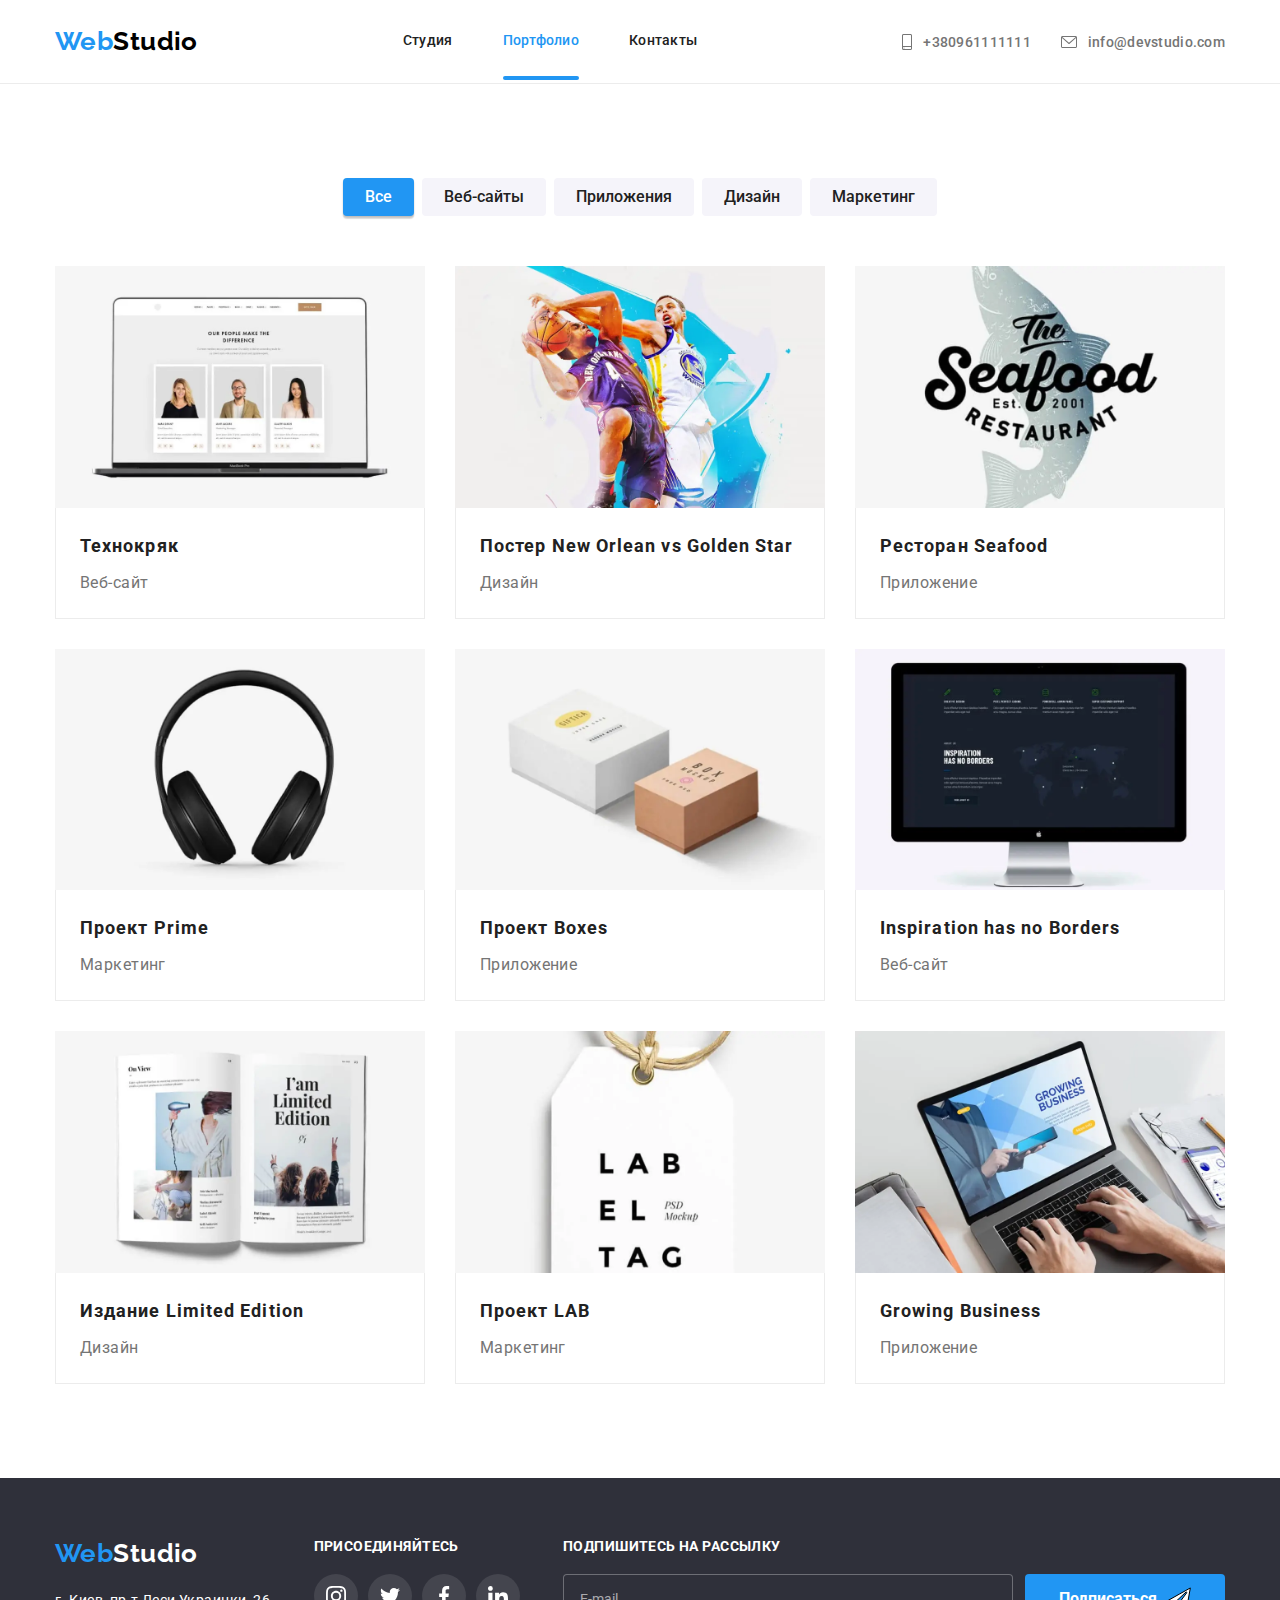
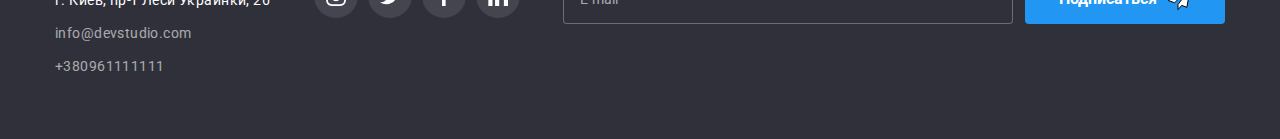
==== commit c12c26f0: "hw8(fixed)" ====
--- a/portfolio.html
+++ b/portfolio.html
@@ -20,58 +20,84 @@
 <body>
     <!--Шапка-->
                 <header class="page-header">
-                    <div class="container">
-                        <nav class="main-nav">
-                            <a class="logo" href="./index.html" lang="en">
-                                <span class="logo__word">Web</span>Studio</a>
+                    <div class="container page-header__item">
+                        <a class="logo" href="./index.html" lang="en">
+                            <span class="logo__word">Web</span>Studio</a>
+                        <button class="menu-open-btn" type="button" aria-expanded="false" aria-controls="menu-container"
+                            data-menu-button>
+                            <svg width="40" height="40" aria-label="Переключатель мобильного меню">
+                                <use class="icon-menu" href="./images/burger.svg#icon-menu"></use>
+                            </svg>
+                        </button>
                 
-                            <button class="menu-button" type="button" aria-expanded="false" aria-controls="menu-container"
-                                data-menu-button>
-                                <svg width="40" height="40" aria-label="Переключатель мобильного меню">
-                                    <use class="icon-cross" href="./images/burger.svg#icon-cross"></use>
-                                    <use class="icon-menu" href="./images/burger.svg#icon-menu"></use>
-                                </svg>
-                            </button>
-                            <div class="menu-container" id="menu-container" data-menu>
-                                <ul class="nav">
-                                    <li class="nav__item"><a class="nav__link" href="./index.html">Студия</a></li>
-                                    <li class="nav__item"><a class="nav__link current" href="./portfolio.html">Портфолио</a></li>
-                                    <li class="nav__item"><a class="nav__link" href="">Контакты</a></li>
-                                </ul>
-                                <ul class="contacts">
-                                    <li class="contacts__item">
-                                        <a class="contacts__link contacts__link--blue" href="tel:+380961111111">
-                                            <svg class="contacts__icon" width="10" height="16">
-                                                <use href="./images/icons.svg#icon-smartphone"></use>
-                                            </svg>
-                                            +380961111111</a>
-                                    </li>
-                                    <li class="contacts__item">
-                                        <a class="contacts__link contacts__link--gray" href="mailto:info@devstudio.com">
-                                            <svg class="contacts__icon" width="16" height="12">
-                                                <use href="./images/icons.svg#icon-email"></use>
-                                            </svg>info@devstudio.com</a>
-                                    </li>
-                                </ul>
-                                <ul class="social">
-                                    <li class="social__item">
-                                        <a class="social__link" href="">Instagram</a>
-                                    </li>
-                                    <li class="social__item">
-                                        <a class="social__link" href="">Twitter</a>
-                                    </li>
-                                    <li class="social__item">
-                                        <a class="social__link" href="">Facebook</a>
-                                    </li>
-                                    <li class="social__item">
-                                        <a class="social__link" href="">LinkedIn</a>
-                                    </li>
-                                </ul>
-                
-                
-                
-                            </div>
+                        <nav>
+                            <ul class="nav">
+                                <li class="nav__item"><a class="nav__link" href="./index.html">Студия</a></li>
+                                <li class="nav__item"><a class="nav__link current" href="./portfolio.html">Портфолио</a></li>
+                                <li class="nav__item"><a class="nav__link" href="">Контакты</a></li>
+                            </ul>
                         </nav>
+                        <ul class="contacts">
+                            <li class="contacts__item">
+                                <a class="contacts__link contacts__link--blue" href="tel:+380961111111">
+                                    <svg class="contacts__icon" width="10" height="16">
+                                        <use href="./images/icons.svg#icon-smartphone"></use>
+                                    </svg>
+                                    +380961111111</a>
+                            </li>
+                            <li class="contacts__item">
+                                <a class="contacts__link contacts__link--gray" href="mailto:info@devstudio.com">
+                                    <svg class="contacts__icon" width="16" height="12">
+                                        <use href="./images/icons.svg#icon-email"></use>
+                                    </svg>info@devstudio.com</a>
+                            </li>
+                        </ul>
+                        <div class="menu-container is-hidden" id="menu-container" data-menu>
+                            <div class="container">
+                                <div>
+                                    <button class="menu-close-btn" type="button" aria-expanded="false" aria-controls="menu-container"
+                                        data-menu-button>
+                                        <svg width="40" height="40" aria-label="Переключатель мобильного меню">
+                                            <use class="icon-cross" href="./images/burger.svg#icon-cross"></use>
+                                        </svg>
+                                    </button>
+                                    <nav>
+                                        <ul class="mob-nav">
+                                            <li class="mob-nav__item"><a class="mob-nav__link" href="./index.html">Студия</a></li>
+                                            <li class="mob-nav__item"><a class="mob-nav__link current" href="./portfolio.html">Портфолио</a>
+                                            </li>
+                                            <li class="mob-nav__item"><a class="mob-nav__link" href="">Контакты</a></li>
+                                        </ul>
+                                    </nav>
+                                </div>
+                                <div class="mob-wrapper">
+                                    <ul class="mob-contacts">
+                                        <li class="mob-contacts__item">
+                                            <a class="mob-contacts__link mob-contacts__link--blue" href="tel:+380961111111">
+                                                +380961111111</a>
+                                        </li>
+                                        <li class="mob-contacts__item">
+                                            <a class="mob-contacts__link mob-contacts__link--gray" href="mailto:info@devstudio.com">
+                                                info@devstudio.com</a>
+                                        </li>
+                                    </ul>
+                                    <ul class="social">
+                                        <li class="social__item">
+                                            <a class="social__link" href="">Instagram</a>
+                                        </li>
+                                        <li class="social__item">
+                                            <a class="social__link" href="">Twitter</a>
+                                        </li>
+                                        <li class="social__item">
+                                            <a class="social__link" href="">Facebook</a>
+                                        </li>
+                                        <li class="social__item">
+                                            <a class="social__link" href="">LinkedIn</a>
+                                        </li>
+                                    </ul>
+                                </div>
+                            </div>
+                        </div>
                 
                     </div>
                 </header>
--- a/css/main.min.css
+++ b/css/main.min.css
@@ -3,5 +3,5 @@
  Consolas,  'Liberation Mono',  Menlo,- monospace;font-size:1em}small{font-size:80%}sub,sup{font-size:75%;line-height:0;position:relative;vertical-align:baseline}sub{bottom:-0.25em}sup{top:-0.5em}table{text-indent:0;border-color:inherit}button,input,optgroup,select,textarea{font-family:inherit;font-size:100%;line-height:1.15;margin:0}button,select{text-transform:none}button,[type='button'],[type='reset'],[type='submit']{-webkit-appearance:button}::-moz-focus-inner{border-style:none;padding:0}:-moz-focusring{outline:1px dotted ButtonText}:-moz-ui-invalid{box-shadow:none}legend{padding:0}progress{vertical-align:baseline}::-webkit-inner-spin-button,::-webkit-outer-spin-button{height:auto}[type='search']{-webkit-appearance:textfield;outline-offset:-2px}::-webkit-search-decoration{-webkit-appearance:none}::-webkit-file-upload-button{-webkit-appearance:button;font:inherit}summary{display:list-item}.nav,.contacts,.work,.clients,.address__list,.social,.works,.card-set{list-style:none}.logo,.nav__link,.nav__link.current,.contacts__link,.address__link,.social__link,.product{text-decoration:none}html{-webkit-box-sizing:border-box;box-sizing:border-box}*,*::after,*::before{-webkit-box-sizing:inherit;box-sizing:inherit}p,h1,h2,h3,h4,h5,h6,ul{margin:0;padding:0}img{display:block;max-width:100%;height:auto}body{font-family:Roboto, sans-serif;font-size:14px;letter-spacing:0.03em;color:#212121;background-color:#fff}body.modal-open{overflow:hidden}.visually-hidden{position:absolute;width:1px;height:1px;margin:-1px;border:0;padding:0;clip:rect(0 0 0 0);overflow:hidden}.list{list-style:none}.link-none{text-decoration:none}.container{padding-left:15px;padding-right:15px;margin-left:auto;margin-right:auto}@media screen and (min-width: 479.98px){.container{width:479.98px}}@media screen and (min-width: 767.98px){.container{width:767.98px}}@media screen and (min-width: 1199.98px){.container{width:1199.98px}}.button{min-width:200px;padding:10px 32px;border:none;border-radius:4px;color:#fff;background-color:#2196f3;font-weight:700;font-size:16px;line-height:1.87;cursor:pointer}.section{padding:60px 0}@media screen and (min-width: 1199.98px){.section{padding:94px 0}}@media screen and (max-width: 1199.98px){.section--nopadding{padding:0}}.section--nopadtop{padding-top:0}.section__title{margin-top:0;margin-bottom:30px}@media screen and (min-width: 1199.98px){.section__title{font-size:36px;font-weight:700;line-height:1.16667;letter-spacing:.03em;text-align:center}}@media screen and (max-width: 1199.98px){.section__title{font-size:28px;font-weight:700;line-height:1.17857;letter-spacing:.03em;text-align:center}}.page-header{position:relative;border-bottom:1px solid #ececec}.logo{font-size:24px;font-family:Raleway;font-weight:700;line-height:1.16667;color:#000;display:inline-block;padding-top:26px;padding-bottom:26px}@media screen and (min-width: 1199.98px){.logo{font-size:26px;font-family:Raleway;font-weight:700;line-height:1.19231;color:#000}}.logo__word{color:#2196f3}.footer__logo{color:#fff;padding:0;margin-bottom:20px}.main-nav{display:-webkit-box;display:-ms-flexbox;display:flex;-webkit-box-align:center;-ms-flex-align:center;align-items:center}@media screen and (max-width: 767.98px){.main-nav{display:-webkit-box;display:-ms-flexbox;display:flex;-webkit-box-pack:justify;-ms-flex-pack:justify;justify-content:space-between;-webkit-box-align:center;-ms-flex-align:center;align-items:center}}.nav{text-align:start}@media screen and (min-width: 767.98px){.nav{display:-webkit-box;display:-ms-flexbox;display:flex;margin-left:auto;margin-right:auto}}@media screen and (max-width: 767.98px){.nav__item:not(:last-child){margin-bottom:32px}}.nav__link:visited{color:#212121}@media screen and (min-width: 767.98px){.nav__item:not(:last-child){margin-right:50px}}.nav__link{position:relative;display:inline-block;color:#212121;-webkit-transition:color 250ms cubic-bezier(0.4, 0, 0.2, 1);transition:color 250ms cubic-bezier(0.4, 0, 0.2, 1)}.nav__link.current{color:#2196f3}.nav__link:hover,.nav__link:focus{color:#2196f3}@media screen and (max-width: 767.98px){.nav__link{font-size:40px;font-weight:500;line-height:1.175;letter-spacing:.02em}}@media screen and (min-width: 767.98px){.nav__link{padding-top:32px;padding-bottom:32px;font-size:14px;font-weight:500;line-height:1.14286;letter-spacing:.02em}}@media screen and (min-width: 767.98px){.nav__link.current:after{content:'';position:absolute;bottom:0;left:0;display:inline-block;width:100%;height:4px;border-radius:4px;background-color:#2196f3;opacity:1}}.contacts{display:-webkit-box;display:-ms-flexbox;display:flex;-webkit-box-orient:vertical;-webkit-box-direction:normal;-ms-flex-direction:column;flex-direction:column;-webkit-box-pack:end;-ms-flex-pack:end;justify-content:flex-end}@media screen and (max-width: 767.98px){.contacts{margin-top:300px;margin-bottom:60px}}@media screen and (min-width: 1199.98px){.contacts{-webkit-box-orient:horizontal;-webkit-box-direction:normal;-ms-flex-direction:row;flex-direction:row}}@media screen and (min-width: 767.98px){.contacts-list{margin-left:84px}}.contacts__icon{margin-right:11px}@media screen and (max-width: 767.98px){.contacts__icon{display:none}}.contacts__item{display:-webkit-box;display:-ms-flexbox;display:flex}@media screen and (max-width: 1199.98px){.contacts__item:not(:last-child){margin-bottom:10px}}@media screen and (max-width: 767.98px){.contacts__item:not(:last-child){margin-bottom:32px}}@media screen and (min-width: 1199.98px){.contacts__item:not(:last-child){margin-right:30px}}.contacts__link{-webkit-transition-timing-function:cubic-bezier(0.4, 0, 0.2, 1);transition-timing-function:cubic-bezier(0.4, 0, 0.2, 1);-webkit-transition-duration:250ms;transition-duration:250ms;-webkit-transition-property:color,fill;transition-property:color,fill;display:-webkit-inline-box;display:-ms-inline-flexbox;display:inline-flex;-webkit-box-align:center;-ms-flex-align:center;align-items:center;color:#757575;fill:#757575;border:none}.contacts__link:hover,.contacts__link:focus{color:#2196f3;fill:#2196f3;border:none}@media screen and (max-width: 767.98px){.contacts__link--blue{font-size:34px;font-weight:500;line-height:1.17647;letter-spacing:.02em;color:#2196f3}.contacts__link--gray{font-size:24px;font-weight:500;line-height:1.16667;letter-spacing:.02em;color:#757575}}@media screen and (min-width: 767.98px){.contacts__link{font-size:12px;font-weight:500;line-height:1.16667;letter-spacing:.02em;color:#757575}.contacts__link--gray{padding-bottom:18px}.contacts__link--blue{padding-top:18px}}@media screen and (min-width: 1199.98px){.contacts__link{padding:0;font-size:14px;font-weight:500;line-height:1.14286;letter-spacing:.02em;color:#757575}}.hero{display:-webkit-box;display:-ms-flexbox;display:flex;-webkit-box-align:center;-ms-flex-align:center;align-items:center;letter-spacing:0.06em;text-align:center;background-color:#2f303a;background-image:-webkit-gradient(linear, left top, left bottom, from(rgba(47,48,58,0.4)), to(rgba(47,48,58,0))),url(../images/hero-mob.jpg);background-image:linear-gradient(180deg, rgba(47,48,58,0.4) 0%, rgba(47,48,58,0) 100%),url(../images/hero-mob.jpg);background-size:cover;background-position:center;background-repeat:no-repeat}@media screen and (min-device-pixel-ratio: 2), (-webkit-min-device-pixel-ratio: 2), (min-resolution: 192dpi), (min-resolution: 2dppx){.hero{background-image:url(../images/hero-mob-2x.jpg);background-size:cover}}@media screen and (min-width: 479.98px){.hero{background-image:url(../images/hero-tab.jpg);background-size:cover}}@media screen and (min-width: 479.98px) and (min-device-pixel-ratio: 2), screen and (min-width: 479.98px) and (-webkit-min-device-pixel-ratio: 2), screen and (min-width: 479.98px) and (min-resolution: 192dpi), screen and (min-width: 479.98px) and (min-resolution: 2dppx){.hero{background-image:url(../images/hero-tab-2x.jpg)}}@media screen and (max-width: 1199.98px){.hero{height:400px}}@media screen and (min-width: 1199.98px){.hero{height:600px;background-image:url(../images/hero-desk.jpg)}}@media screen and (min-width: 1199.98px) and (min-device-pixel-ratio: 2), screen and (min-width: 1199.98px) and (-webkit-min-device-pixel-ratio: 2), screen and (min-width: 1199.98px) and (min-resolution: 192dpi), screen and (min-width: 1199.98px) and (min-resolution: 2dppx){.hero{background-image:url(../images/hero-desk-2x.jpg);background-size:cover}}.hero__title{font-size:26px;font-weight:900;line-height:1.61538;letter-spacing:.06em;color:#fff;text-align:center;margin-top:0;margin-bottom:30px;text-transform:uppercase}@media screen and (min-width: 1199.98px){.hero__title{font-size:44px;font-weight:900;line-height:1.36364;letter-spacing:.06em;color:#fff;text-align:center}}.hero__thumb{display:-webkit-box;display:-ms-flexbox;display:flex;-webkit-box-orient:vertical;-webkit-box-direction:normal;-ms-flex-direction:column;flex-direction:column;-webkit-box-align:center;-ms-flex-align:center;align-items:center}@media screen and (max-width: 1199.98px){.hero__thumb{width:400px}}@media screen and (min-width: 1199.98px){.hero__thumb{width:696px}}@media screen and (min-width: 479.98px){.features{display:-webkit-box;display:-ms-flexbox;display:flex;-ms-flex-wrap:wrap;flex-wrap:wrap;margin:-15px}}@media screen and (max-width: 479.98px){.features__item{width:100%;text-align:center}.features__item:not(:last-child){margin-bottom:30px}}@media screen and (min-width: 479.98px){.features__item{margin:15px;-ms-flex-preferred-size:calc(100% / 2 - 30px);flex-basis:calc(100% / 2 - 30px)}}@media screen and (min-width: 1199.98px){.features__item{margin:15px;-ms-flex-preferred-size:calc(100% / 4 - 30px);flex-basis:calc(100% / 4 - 30px)}}.features__icon{width:70px;height:70px}.features__thumb{display:-webkit-box;display:-ms-flexbox;display:flex;-webkit-box-pack:center;-ms-flex-pack:center;justify-content:center;-webkit-box-align:center;-ms-flex-align:center;align-items:center;min-height:120px;margin-bottom:30px;background-color:#f5f4fa}.features__title{margin-top:0;margin-bottom:10px;font-size:14px;font-weight:700;line-height:1.14286;letter-spacing:.03em;color:#212121;font-weight:700;font-size:14px;line-height:1.14;text-transform:uppercase}.features__text{margin-top:0;margin-bottom:0;font-size:14px;line-height:1.71429;color:#757575}.work{min-height:300px;display:-webkit-box;display:-ms-flexbox;display:flex;-ms-flex-wrap:nowrap;flex-wrap:nowrap;margin:-15px}@media screen and (max-width: 1199.98px){.work{display:none}}@media screen and (max-width: 1199.98px){.work__title{display:none}}.work__item{position:relative;margin:15px;-ms-flex-preferred-size:calc(100% / 3 - 30px);flex-basis:calc(100% / 3 - 30px);background-image:url(../../images/wrk1.jpg);background-size:cover}@media screen and (min-device-pixel-ratio: 2), (-webkit-min-device-pixel-ratio: 2), (min-resolution: 192dpi), (min-resolution: 2dppx){.work__item{background-image:url(../../images/wrk1-2x.jpg);background-size:cover}}.work__item:nth-child(2){background-image:url(../../images/wrk2.jpg);background-size:cover}@media screen and (min-device-pixel-ratio: 2), (-webkit-min-device-pixel-ratio: 2), (min-resolution: 192dpi), (min-resolution: 2dppx){.work__item:nth-child(2){background-image:url(../../images/wrk2-2x.jpg);background-size:cover}}.work__item:nth-child(3){background-image:url(../../images/wrk3.jpg);background-size:cover}@media screen and (min-device-pixel-ratio: 2), (-webkit-min-device-pixel-ratio: 2), (min-resolution: 192dpi), (min-resolution: 2dppx){.work__item:nth-child(3){background-image:url(../../images/wrk3-2x.jpg);background-size:cover}}.work__text{position:absolute;bottom:0;left:0;display:-webkit-inline-box;display:-ms-inline-flexbox;display:inline-flex;-webkit-box-pack:center;-ms-flex-pack:center;justify-content:center;-webkit-box-align:center;-ms-flex-align:center;align-items:center;width:100%;min-height:70px;font-size:14px;font-weight:700;line-height:1.14286;color:#fff;text-transform:uppercase;background-color:rgba(47,48,58,0.8)}.team{display:-webkit-box;display:-ms-flexbox;display:flex;-ms-flex-wrap:wrap;flex-wrap:wrap;margin:-15px}.team__item{margin:15px}@media screen and (min-width: 479.98px){.team__item{width:100%}}@media screen and (min-width: 479.98px){.team__item{margin:15px;-ms-flex-preferred-size:calc(100% / 2 - 30px);flex-basis:calc(100% / 2 - 30px)}}@media screen and (min-width: 1199.98px){.team__item{margin:15px;-ms-flex-preferred-size:calc(100% / 4 - 30px);flex-basis:calc(100% / 4 - 30px)}}.section__team--bg{background-color:#f5f4fa}@media screen and (max-width: 479.98px){.team__item:not(:last-child){margin-bottom:30px}}.team__name{margin-bottom:10px;font-size:16px;font-weight:500;line-height:1.1875}.team__position{margin-bottom:16px;font-size:16px;line-height:1.1875;color:#757575}.team__block{display:block;text-align:center;padding-top:30px;padding-bottom:30px;background-color:#fff;border-radius:0px 0px 4px 4px;-webkit-box-shadow:0px 1px 3px rgba(0,0,0,0.12),0px 1px 1px rgba(0,0,0,0.14),0px 2px 1px rgba(0,0,0,0.2);box-shadow:0px 1px 3px rgba(0,0,0,0.12),0px 1px 1px rgba(0,0,0,0.14),0px 2px 1px rgba(0,0,0,0.2)}.icons{display:-webkit-box;display:-ms-flexbox;display:flex;-webkit-box-pack:center;-ms-flex-pack:center;justify-content:center}.icons__item:not(:last-child){margin-right:10px}.icons__link{-webkit-transition-timing-function:cubic-bezier(0.4, 0, 0.2, 1);transition-timing-function:cubic-bezier(0.4, 0, 0.2, 1);-webkit-transition-duration:250ms;transition-duration:250ms;-webkit-transition-property:background-color,fill;transition-property:background-color,fill;display:-webkit-inline-box;display:-ms-inline-flexbox;display:inline-flex;-webkit-box-align:center;-ms-flex-align:center;align-items:center;-webkit-box-pack:center;-ms-flex-pack:center;justify-content:center;width:44px;height:44px;border-radius:50%;fill:#afb1b8}.icons__img{width:20px;height:20px}.icons__link:hover,.icons__link:focus{fill:#fff;background-color:#2196f3;border:none}.clients{display:-webkit-box;display:-ms-flexbox;display:flex;-ms-flex-wrap:wrap;flex-wrap:wrap;margin:-15px}@media screen and (min-width: 1199.98px){.clients{-ms-flex-wrap:nowrap;flex-wrap:nowrap}}.clients__item{border-radius:4px}@media screen and (max-width: 767.98px){.clients__item{margin:15px;-ms-flex-preferred-size:calc(100% / 2 - 30px);flex-basis:calc(100% / 2 - 30px)}}@media screen and (min-width: 767.98px){.clients__item{margin:15px;-ms-flex-preferred-size:calc(100% / 3 - 30px);flex-basis:calc(100% / 3 - 30px)}}@media screen and (min-width: 1199.98px){.clients__item{margin:15px;-ms-flex-preferred-size:calc(100% / 6 - 30px);flex-basis:calc(100% / 6 - 30px)}}.clients__link{-webkit-transition-timing-function:cubic-bezier(0.4, 0, 0.2, 1);transition-timing-function:cubic-bezier(0.4, 0, 0.2, 1);-webkit-transition-duration:250ms;transition-duration:250ms;-webkit-transition-property:border-color,fill;transition-property:border-color,fill;display:-webkit-box;display:-ms-flexbox;display:flex;-webkit-box-pack:center;-ms-flex-pack:center;justify-content:center;-webkit-box-align:center;-ms-flex-align:center;align-items:center;min-height:92px;fill:#afb1b8;border:1px solid #afb1b8;border-radius:4px}.clients__link:hover,.clients__link:focus{outline:transparent;border-color:#2196f3;fill:#2196f3}.footer{background-color:#2f303a;padding-bottom:60px;padding-top:60px}@media screen and (max-width: 1199.98px){.footer{display:-webkit-box;display:-ms-flexbox;display:flex;-webkit-box-align:center;-ms-flex-align:center;align-items:center;-webkit-box-orient:vertical;-webkit-box-direction:normal;-ms-flex-direction:column;flex-direction:column}}@media screen and (max-width: 479.98px){.footer{display:-webkit-box;display:-ms-flexbox;display:flex;-webkit-box-orient:vertical;-webkit-box-direction:normal;-ms-flex-direction:column;flex-direction:column;-webkit-box-align:center;-ms-flex-align:center;align-items:center}}@media screen and (max-width: 767.98px){.footer__wrapper{margin:0}}@media screen and (min-width: 1199.98px){.footer__wrapper{display:-webkit-box;display:-ms-flexbox;display:flex}}@media screen and (max-width: 1199.98px){.foot{display:-webkit-box;display:-ms-flexbox;display:flex;-webkit-box-orient:horizontal;-webkit-box-direction:normal;-ms-flex-direction:row;flex-direction:row;-webkit-box-pack:justify;-ms-flex-pack:justify;justify-content:space-between}}@media screen and (min-width: 1199.98px){.foot{display:-webkit-box;display:-ms-flexbox;display:flex;-webkit-box-flex:2;-ms-flex-positive:2;flex-grow:2}}@media screen and (max-width: 479.98px){.foot{display:-webkit-box;display:-ms-flexbox;display:flex;-webkit-box-orient:vertical;-webkit-box-direction:normal;-ms-flex-direction:column;flex-direction:column}}@media screen and (max-width: 1199.98px){.foot__address{text-align:center;margin-bottom:60px}}.address__link{display:block;color:rgba(255,255,255,0.6);font-style:normal;line-height:1.71;-webkit-transition:color 250ms cubic-bezier(0.4, 0, 0.2, 1);transition:color 250ms cubic-bezier(0.4, 0, 0.2, 1)}.address__link:hover,.address__link:focus{color:#2196f3}.address__item{margin-top:9px}.address__text{color:#fff;font-weight:400;letter-spacing:0.03em;line-height:1.71}.footer__title{display:inline-block;margin-bottom:20px;font-size:14px;font-weight:700;line-height:1.14286;color:#fff;text-align:left;text-transform:uppercase}@media screen and (max-width: 1199.98px){.footer__title{font-size:14px;font-weight:700;line-height:1.14286;color:#fff;text-align:center}}.social-footer{margin-bottom:60px}@media screen and (max-width: 1199.98px){.social-footer{text-align:center}}@media screen and (min-width: 1199.98px){.social-footer{margin-left:auto;margin-right:auto}}.footer__icons-link{fill:#fff;background-color:rgba(255,255,255,0.1);-webkit-transition:background-color 250ms cubic-bezier(0.4, 0, 0.2, 1);transition:background-color 250ms cubic-bezier(0.4, 0, 0.2, 1)}@media screen and (max-width: 1199.98px){.form-foot{display:-webkit-box;display:-ms-flexbox;display:flex;text-align:center;-webkit-box-orient:vertical;-webkit-box-direction:normal;-ms-flex-direction:column;flex-direction:column}}@media screen and (min-width: 1199.98px){.form__wrapper{display:-webkit-box;display:-ms-flexbox;display:flex}}.form-footer__field{padding:12px 16px;margin-right:12px;margin-bottom:20px;min-width:358px;min-height:50px;border:1px solid rgba(255,255,255,0.3);border-radius:4px;color:#fff;background-color:#2f303a}@media screen and (max-width: 479.98px){.form-footer__field{min-width:320px;width:100%}}.form-footer__field:hover,.form-footer__field:focus{outline:transparent;border-color:#fff}.form-footer__field::-webkit-input-placeholder{color:rgba(255,255,255,0.6)}.form-footer__field:-ms-input-placeholder{color:rgba(255,255,255,0.6)}.form-footer__field::-ms-input-placeholder{color:rgba(255,255,255,0.6)}.form-footer__field::placeholder{color:rgba(255,255,255,0.6)}.form-footer__btn{font-size:16px;font-weight:700;line-height:1.875;color:#fff;display:-webkit-box;display:-ms-flexbox;display:flex;-webkit-box-align:center;-ms-flex-align:center;align-items:center;-webkit-box-pack:center;-ms-flex-pack:center;justify-content:center;min-width:200px;min-height:50px;margin-left:auto;margin-right:auto;border:none;border-radius:4px;background-color:#2196f3;font-size:16px;font-weight:700;line-height:1.875;color:#fff;cursor:pointer;-webkit-transition:background-color 250ms cubic-bezier(0.4, 0, 0.2, 1);transition:background-color 250ms cubic-bezier(0.4, 0, 0.2, 1)}.form-footer__btn::after{content:'';display:inline-block;width:24px;height:24px;margin-left:10px;background-image:url(../images/telegram.svg)}.form-footer__img{position:absolute;width:24px;height:24px;top:50%;right:28px;-webkit-transform:translateY(-50%);transform:translateY(-50%)}.btn-wrapper{height:50px}.backdrop{position:fixed;top:0;left:0;width:100%;height:100%;padding:94px 15px;overflow-y:scroll;background-color:rgba(0,0,0,0.2);opacity:1;-webkit-transition:opacity 250ms var(--timing-function);transition:opacity 250ms var(--timing-function)}.backdrop.is-hidden{opacity:0;pointer-events:none}.backdrop.is-hidden .modal{-webkit-transform:translate(-50%, -50%) scale(1.1);transform:translate(-50%, -50%) scale(1.1)}.modal{position:absolute;top:50%;left:50%;-webkit-transform:translate(-50%, -50%);transform:translate(-50%, -50%);padding:40px;background-color:#fff;border-radius:4px;-webkit-transition:-webkit-transform 250ms cubic-bezier(0.4, 0, 0.2, 1);transition:-webkit-transform 250ms cubic-bezier(0.4, 0, 0.2, 1);transition:transform 250ms cubic-bezier(0.4, 0, 0.2, 1);transition:transform 250ms cubic-bezier(0.4, 0, 0.2, 1), -webkit-transform 250ms cubic-bezier(0.4, 0, 0.2, 1)}@media screen and (min-width: 1199.98px){.modal{min-width:528px}}.button-close{display:-webkit-inline-box;display:-ms-inline-flexbox;display:inline-flex;position:absolute;-webkit-box-pack:center;-ms-flex-pack:center;justify-content:center;-webkit-box-align:center;-ms-flex-align:center;align-items:center;right:0;top:0;margin-top:8px;margin-right:8px;width:30px;height:30px;padding:0;background-color:#fff;border:1px solid rgba(0,0,0,0.1);border-radius:50px;cursor:pointer;fill:black;-webkit-transition:fill 250ms cubic-bezier(0.4, 0, 0.2, 1),border-color 250ms cubic-bezier(0.4, 0, 0.2, 1);transition:fill 250ms cubic-bezier(0.4, 0, 0.2, 1),border-color 250ms cubic-bezier(0.4, 0, 0.2, 1)}.button-close:hover,.button-close:focus{outline:none;fill:#2196f3;border-color:#2196f3}.button-close__img{height:11px;width:11px}.form{text-align:center;margin-left:auto;margin-right:auto}.form__title{display:block;margin-bottom:12px}@media screen and (max-width: 1199.98px){.form__title{font-size:20px;font-weight:700;line-height:1.5}}@media screen and (min-width: 1199.98px){.form__title{font-size:20px;font-weight:700;line-height:1.15}}.form__field{position:relative;display:-webkit-box;display:-ms-flexbox;display:flex;-webkit-box-orient:vertical;-webkit-box-direction:normal;-ms-flex-direction:column;flex-direction:column}.form__field:not(:nth-of-type(4)){margin-bottom:10px}.form__field:nth-of-type(4){margin-bottom:20px}.form__input{margin:0;padding:11px 12px 11px 35px;border:1px solid rgba(33,33,33,0.2);border-radius:4px;cursor:pointer}.form-textarea{height:120px;padding:12px 16px;resize:none;-webkit-transition:border-color 250ms cubic-bezier(0.4, 0, 0.2, 1);transition:border-color 250ms cubic-bezier(0.4, 0, 0.2, 1);border:1px solid rgba(33,33,33,0.2);border-radius:4px}.form-field input::-webkit-input-placeholder{font-size:14px;line-height:1.14286;letter-spacing:.01em;color:rgba(117,117,117,0.5)}.form-field input:-ms-input-placeholder{font-size:14px;line-height:1.14286;letter-spacing:.01em;color:rgba(117,117,117,0.5)}.form-field input::-ms-input-placeholder{font-size:14px;line-height:1.14286;letter-spacing:.01em;color:rgba(117,117,117,0.5)}.form-field input::placeholder{font-size:14px;line-height:1.14286;letter-spacing:.01em;color:rgba(117,117,117,0.5)}.agree{display:-webkit-box;display:-ms-flexbox;display:flex;-webkit-box-pack:center;-ms-flex-pack:center;justify-content:center;margin-bottom:30px}.agree__link{color:#2196f3}.agree-text{-ms-flex-item-align:center;-ms-grid-row-align:center;align-self:center;white-space:nowrap}@media screen and (max-width: 1199.98px){.agree-text{font-size:12px;line-height:1.16667;color:#757575}}@media screen and (min-width: 1199.98px){.agree-text{font-size:14px;line-height:1.71429;color:#757575}}.form-btn{display:block;margin-left:auto;margin-right:auto;-webkit-box-shadow:0px 4px 4px rgba(0,0,0,0.15);box-shadow:0px 4px 4px rgba(0,0,0,0.15);-webkit-transition:background-color 250ms cubic-bezier(0.4, 0, 0.2, 1);transition:background-color 250ms cubic-bezier(0.4, 0, 0.2, 1)}.form-btn:hover,.form-btn:focus,.form-footer__btn:hover,.form-footer__btn:focus{background-color:#188CE8}.form-img{position:absolute;top:31px;left:12px;-webkit-transition:fill 250ms cubic-bezier(0.4, 0, 0.2, 1);transition:fill 250ms cubic-bezier(0.4, 0, 0.2, 1)}.form__input:hover,.form__input:focus,textarea:hover,textarea:focus{outline:transparent;border-color:#2196f3}.form__input:focus+.form-img,.form__input:hover+.form-img{fill:#2196f3}.form__input{-webkit-transition:border-color 250ms cubic-bezier(0.4, 0, 0.2, 1);transition:border-color 250ms cubic-bezier(0.4, 0, 0.2, 1)}.checkbox{-webkit-appearance:none;-moz-appearance:none;appearance:none}.icon{display:inline-block;width:16px;height:15px;margin-right:7px;border:2px solid #212121;border-radius:2px}.checkbox:checked+.icon{background-color:#2196f3;border-color:#2196f3;background-image:url(../images/fullcheck.svg);background-size:contain;background-origin:border-box}.checkbox:focus+.icon{border-color:#2196f3}.form__label{display:-webkit-inline-box;display:-ms-inline-flexbox;display:inline-flex;-webkit-box-align:center;-ms-flex-align:center;align-items:center;margin-bottom:4px;font-size:12px;line-height:1.16667;letter-spacing:.01em;color:#757575}.menu-button{display:-webkit-inline-box;display:-ms-inline-flexbox;display:inline-flex;margin:0;padding:0;z-index:2;border:none;background-color:transparent}.menu-button:hover,.menu-button:focus{fill:#2196f3}@media screen and (min-width: 767.98px){.menu-button{display:none}}.menu-button .icon-cross{display:none}.menu-button.is-open .icon-cross{display:block}.menu-button.is-open .icon-menu{display:none}.menu-button .icon-menu{display:block}@media screen and (max-width: 767.98px){.menu-container{display:none;position:absolute;z-index:1;top:0;left:0;width:100%;padding:48px 40px;text-align:center;background-color:#fff}.menu-container.is-open{display:-webkit-box;display:-ms-flexbox;display:flex;-webkit-box-orient:vertical;-webkit-box-direction:normal;-ms-flex-direction:column;flex-direction:column}}@media screen and (min-width: 767.98px){.menu-container{display:-webkit-box;display:-ms-flexbox;display:flex;-webkit-box-align:center;-ms-flex-align:center;align-items:center;-webkit-box-flex:1;-ms-flex-positive:1;flex-grow:1;-webkit-box-pack:justify;-ms-flex-pack:justify;justify-content:space-between}}.social{display:-webkit-box;display:-ms-flexbox;display:flex;-ms-flex-wrap:wrap;flex-wrap:wrap}@media screen and (min-width: 767.98px){.social{display:none}}.social__item{font-size:18px;font-weight:500;line-height:1.22222;letter-spacing:.02em;color:#2196f3;padding-left:10px}.social__item:not(:last-child){border-right:1px solid rgba(33,33,33,0.2);padding-right:10px}.social__link:visited{color:currentColor}.works{display:-webkit-box;display:-ms-flexbox;display:flex;-ms-flex-wrap:wrap;flex-wrap:wrap;margin-bottom:40px}@media screen and (min-width: 767.98px){.works{-webkit-box-pack:center;-ms-flex-pack:center;justify-content:center;margin-bottom:30px}}@media screen and (min-width: 1199.98px){.works{margin-bottom:50px}}.works__item{margin-bottom:15px}.works__item:not(:last-child){margin-right:8px}.works__btn{-webkit-transition-timing-function:cubic-bezier(0.4, 0, 0.2, 1);transition-timing-function:cubic-bezier(0.4, 0, 0.2, 1);-webkit-transition-duration:250ms;transition-duration:250ms;-webkit-transition-property:color,background-color,-webkit-box-shadow;transition-property:color,background-color,-webkit-box-shadow;transition-property:color,background-color,box-shadow;transition-property:color,background-color,box-shadow,-webkit-box-shadow;font-size:16px;font-weight:500;line-height:1.625;color:#212121;text-align:center;display:inline-block;border-radius:4px;padding:6px 22px;cursor:pointer}.works__btn--primary{background-color:#f5f4fa;border:none}.works__btn--primary:hover,.works__btn--primary:focus{outline:transparent;color:#fff;background-color:#2196f3;border:none;-webkit-box-shadow:0px 3px 1px rgba(0,0,0,0.1),0px 1px 2px rgba(0,0,0,0.08),0px 2px 2px rgba(0,0,0,0.12);box-shadow:0px 3px 1px rgba(0,0,0,0.1),0px 1px 2px rgba(0,0,0,0.08),0px 2px 2px rgba(0,0,0,0.12)}.works__btn--secondary{color:#fff;background-color:#2196f3;border:none;-webkit-box-shadow:0px 3px 1px rgba(0,0,0,0.1),0px 1px 2px rgba(0,0,0,0.08),0px 2px 2px rgba(0,0,0,0.12);box-shadow:0px 3px 1px rgba(0,0,0,0.1),0px 1px 2px rgba(0,0,0,0.08),0px 2px 2px rgba(0,0,0,0.12)}.works__btn--secondary:hover,.works__btn--secondary:focus{outline:transparent}@media screen and (min-width: 479.98px){.card-set{display:-webkit-box;display:-ms-flexbox;display:flex;-ms-flex-wrap:wrap;flex-wrap:wrap;margin:-15px}}.card-set__item{height:auto;-webkit-transition:-webkit-box-shadow 250ms cubic-bezier(0.4, 0, 0.2, 1);transition:-webkit-box-shadow 250ms cubic-bezier(0.4, 0, 0.2, 1);transition:box-shadow 250ms cubic-bezier(0.4, 0, 0.2, 1);transition:box-shadow 250ms cubic-bezier(0.4, 0, 0.2, 1), -webkit-box-shadow 250ms cubic-bezier(0.4, 0, 0.2, 1)}@media screen and (max-width: 479.98px){.card-set__item{width:100%}}@media screen and (max-width: 767.98px){.card-set__item{margin-bottom:15px}}@media screen and (min-width: 767.98px){.card-set__item{margin:15px;-ms-flex-preferred-size:calc(100% / 2 - 30px);flex-basis:calc(100% / 2 - 30px)}}@media screen and (min-width: 1199.98px){.card-set__item{margin:15px;-ms-flex-preferred-size:calc(100% / 3 - 30px);flex-basis:calc(100% / 3 - 30px)}}.product{display:block}.product:focus,.product:hover{outline:transparent;-webkit-box-shadow:0px 1px 1px rgba(0,0,0,0.12),0px 4px 4px rgba(0,0,0,0.06),1px 4px 6px rgba(0,0,0,0.16);box-shadow:0px 1px 1px rgba(0,0,0,0.12),0px 4px 4px rgba(0,0,0,0.06),1px 4px 6px rgba(0,0,0,0.16)}.product__meta{color:#212121;padding:20px 24px;border-bottom:1px solid #ececec;border-right:1px solid #ececec;border-left:1px solid #ececec}@media screen and (min-width: 767.98px) and (max-width: 1199.98px){.product__meta{min-height:147px}}.product__thumb{position:relative;overflow:hidden}.product__overlay{position:absolute;top:0;left:0;width:100%;height:100%;-webkit-transform:translateY(101%);transform:translateY(101%);-webkit-transition:-webkit-transform 250ms cubic-bezier(0.4, 0, 0.2, 1);transition:-webkit-transform 250ms cubic-bezier(0.4, 0, 0.2, 1);transition:transform 250ms cubic-bezier(0.4, 0, 0.2, 1);transition:transform 250ms cubic-bezier(0.4, 0, 0.2, 1), -webkit-transform 250ms cubic-bezier(0.4, 0, 0.2, 1);background-color:rgba(33,150,243,0.9);overflow-y:scroll}.product:hover .product__overlay,.product:focus .product__overlay{-webkit-transform:translateY(0%);transform:translateY(0%)}.product__text{display:block;width:322px;height:168px;margin:63px 24px;font-size:18px;line-height:1.55556;color:#fff}.product__name{margin-bottom:4px;font-size:18px;font-weight:700;line-height:2;letter-spacing:.06em}.product__position{font-size:16px;line-height:1.875;color:#757575}
+ monospace;font-size:1em}small{font-size:80%}sub,sup{font-size:75%;line-height:0;position:relative;vertical-align:baseline}sub{bottom:-0.25em}sup{top:-0.5em}table{text-indent:0;border-color:inherit}button,input,optgroup,select,textarea{font-family:inherit;font-size:100%;line-height:1.15;margin:0}button,select{text-transform:none}button,[type='button'],[type='reset'],[type='submit']{-webkit-appearance:button}::-moz-focus-inner{border-style:none;padding:0}:-moz-focusring{outline:1px dotted ButtonText}:-moz-ui-invalid{box-shadow:none}legend{padding:0}progress{vertical-align:baseline}::-webkit-inner-spin-button,::-webkit-outer-spin-button{height:auto}[type='search']{-webkit-appearance:textfield;outline-offset:-2px}::-webkit-search-decoration{-webkit-appearance:none}::-webkit-file-upload-button{-webkit-appearance:button;font:inherit}summary{display:list-item}.nav,.contacts,.work,.clients,.address__list,.mob-nav,.mob-contacts,.social,.works,.card-set{list-style:none}.logo,.nav__link,.nav__link.current,.contacts__link,.address__link,.mob-nav__link,.mob-contacts__link,.social__link,.product{text-decoration:none}html{-webkit-box-sizing:border-box;box-sizing:border-box}*,*::after,*::before{-webkit-box-sizing:inherit;box-sizing:inherit}p,h1,h2,h3,h4,h5,h6,ul{margin:0;padding:0}img{display:block;max-width:100%;height:auto}body{font-family:Roboto, sans-serif;font-size:14px;letter-spacing:0.03em;color:#212121;background-color:#fff}body.modal-open{overflow:hidden}.visually-hidden{position:absolute;width:1px;height:1px;margin:-1px;border:0;padding:0;clip:rect(0 0 0 0);overflow:hidden}.is-hidden{position:absolute;width:1px;height:1px;margin:-1px;border:0;padding:0;clip:rect(0 0 0 0);overflow:hidden}.list{list-style:none}.link-none{text-decoration:none}.container{padding-left:15px;padding-right:15px;margin-left:auto;margin-right:auto;width:100%}@media screen and (min-width: 479.98px){.container{width:479.98px}}@media screen and (min-width: 767.98px){.container{width:767.98px}}@media screen and (min-width: 1199.98px){.container{width:1199.98px}}.button{min-width:200px;padding:10px 32px;border:none;border-radius:4px;color:#fff;background-color:#2196f3;font-weight:700;font-size:16px;line-height:1.87;cursor:pointer}.section{padding:60px 0}@media screen and (min-width: 1199.98px){.section{padding:94px 0}}@media screen and (max-width: 1199.98px){.section--nopadding{padding:0}}.section--nopadtop{padding-top:0}.section__title{margin-top:0;margin-bottom:30px}@media screen and (min-width: 1199.98px){.section__title{font-size:36px;font-weight:700;line-height:1.16667;letter-spacing:.03em;text-align:center}}@media screen and (max-width: 1199.98px){.section__title{font-size:28px;font-weight:700;line-height:1.17857;letter-spacing:.03em;text-align:center}}.page-header{position:relative;border-bottom:1px solid #ececec}.page-header__item{display:-webkit-box;display:-ms-flexbox;display:flex;-webkit-box-pack:justify;-ms-flex-pack:justify;justify-content:space-between}.logo{font-size:24px;font-family:Raleway;font-weight:700;line-height:1.16667;color:#000;display:inline-block;padding-top:26px;padding-bottom:26px}@media screen and (min-width: 1199.98px){.logo{font-size:26px;font-family:Raleway;font-weight:700;line-height:1.19231;color:#000}}.logo__word{color:#2196f3}.footer__logo{color:#fff;padding:0;margin-bottom:20px}.nav{display:none;text-align:start}@media screen and (min-width: 767.98px){.nav{display:-webkit-box;display:-ms-flexbox;display:flex;margin-left:auto;margin-right:auto}}@media screen and (max-width: 767.98px){.nav__item:not(:last-child){margin-bottom:32px}}.nav__link:visited{color:#212121}@media screen and (min-width: 767.98px){.nav__item:not(:last-child){margin-right:50px}}.nav__link{position:relative;display:inline-block;color:#212121;-webkit-transition:color 250ms cubic-bezier(0.4, 0, 0.2, 1);transition:color 250ms cubic-bezier(0.4, 0, 0.2, 1)}.nav__link.current{color:#2196f3}.nav__link:hover,.nav__link:focus{color:#2196f3}@media screen and (min-width: 767.98px){.nav__link{padding-top:32px;padding-bottom:32px;font-size:14px;font-weight:500;line-height:1.14286;letter-spacing:.02em}}@media screen and (min-width: 767.98px){.nav__link.current:after{content:'';position:absolute;bottom:0;left:0;display:inline-block;width:100%;height:4px;border-radius:4px;background-color:#2196f3;opacity:1}}.contacts{display:-webkit-box;display:-ms-flexbox;display:flex;-webkit-box-orient:vertical;-webkit-box-direction:normal;-ms-flex-direction:column;flex-direction:column;-webkit-box-pack:end;-ms-flex-pack:end;justify-content:flex-end}@media screen and (max-width: 767.98px){.contacts{display:none}}@media screen and (min-width: 1199.98px){.contacts{-webkit-box-orient:horizontal;-webkit-box-direction:normal;-ms-flex-direction:row;flex-direction:row}}@media screen and (min-width: 767.98px){.contacts-list{margin-left:84px}}.contacts__icon{margin-right:11px}@media screen and (max-width: 767.98px){.contacts__icon{display:none}}.contacts__item{display:-webkit-box;display:-ms-flexbox;display:flex}@media screen and (max-width: 1199.98px){.contacts__item:not(:last-child){margin-bottom:10px}}@media screen and (max-width: 767.98px){.contacts__item:not(:last-child){margin-bottom:32px}}@media screen and (min-width: 1199.98px){.contacts__item:not(:last-child){margin-right:30px}}.contacts__link{-webkit-transition-timing-function:cubic-bezier(0.4, 0, 0.2, 1);transition-timing-function:cubic-bezier(0.4, 0, 0.2, 1);-webkit-transition-duration:250ms;transition-duration:250ms;-webkit-transition-property:color,fill;transition-property:color,fill;display:-webkit-inline-box;display:-ms-inline-flexbox;display:inline-flex;-webkit-box-align:center;-ms-flex-align:center;align-items:center;color:#757575;fill:#757575;border:none}.contacts__link:hover,.contacts__link:focus{color:#2196f3;fill:#2196f3;border:none}@media screen and (max-width: 767.98px){.contacts__link--blue{font-size:34px;font-weight:500;line-height:1.17647;letter-spacing:.02em;color:#2196f3}.contacts__link--gray{font-size:24px;font-weight:500;line-height:1.16667;letter-spacing:.02em;color:#757575}}@media screen and (min-width: 767.98px){.contacts__link{font-size:12px;font-weight:500;line-height:1.16667;letter-spacing:.02em;color:#757575}.contacts__link--gray{padding-bottom:18px}.contacts__link--blue{padding-top:18px}}@media screen and (min-width: 1199.98px){.contacts__link{padding:0;font-size:14px;font-weight:500;line-height:1.14286;letter-spacing:.02em;color:#757575}}.hero{display:-webkit-box;display:-ms-flexbox;display:flex;-webkit-box-align:center;-ms-flex-align:center;align-items:center;letter-spacing:0.06em;text-align:center;background-color:#2f303a;background-image:-webkit-gradient(linear, left top, left bottom, from(rgba(47,48,58,0.4)), to(rgba(47,48,58,0))),url(../images/hero-mob.jpg);background-image:linear-gradient(180deg, rgba(47,48,58,0.4) 0%, rgba(47,48,58,0) 100%),url(../images/hero-mob.jpg);background-size:cover;background-position:center;background-repeat:no-repeat}@media screen and (min-device-pixel-ratio: 2), (-webkit-min-device-pixel-ratio: 2), (min-resolution: 192dpi), (min-resolution: 2dppx){.hero{background-image:-webkit-gradient(linear, left top, left bottom, from(rgba(47,48,58,0.4)), to(rgba(47,48,58,0))),url(../images/hero-mob-2x.jpg);background-image:linear-gradient(180deg, rgba(47,48,58,0.4) 0%, rgba(47,48,58,0) 100%),url(../images/hero-mob-2x.jpg);background-size:cover}}@media screen and (min-width: 479.98px){.hero{background-image:-webkit-gradient(linear, left top, left bottom, from(rgba(47,48,58,0.4)), to(rgba(47,48,58,0))),url(../images/hero-tab.jpg);background-image:linear-gradient(180deg, rgba(47,48,58,0.4) 0%, rgba(47,48,58,0) 100%),url(../images/hero-tab.jpg);background-size:cover}}@media screen and (min-width: 479.98px) and (min-device-pixel-ratio: 2), screen and (min-width: 479.98px) and (-webkit-min-device-pixel-ratio: 2), screen and (min-width: 479.98px) and (min-resolution: 192dpi), screen and (min-width: 479.98px) and (min-resolution: 2dppx){.hero{background-image:-webkit-gradient(linear, left top, left bottom, from(rgba(47,48,58,0.4)), to(rgba(47,48,58,0))),url(../images/hero-tab-2x.jpg);background-image:linear-gradient(180deg, rgba(47,48,58,0.4) 0%, rgba(47,48,58,0) 100%),url(../images/hero-tab-2x.jpg)}}@media screen and (max-width: 1199.98px){.hero{height:400px}}@media screen and (min-width: 1199.98px){.hero{height:600px;background-image:-webkit-gradient(linear, left top, left bottom, from(rgba(47,48,58,0.4)), to(rgba(47,48,58,0))),url(../images/hero-desk.jpg);background-image:linear-gradient(180deg, rgba(47,48,58,0.4) 0%, rgba(47,48,58,0) 100%),url(../images/hero-desk.jpg)}}@media screen and (min-width: 1199.98px) and (min-device-pixel-ratio: 2), screen and (min-width: 1199.98px) and (-webkit-min-device-pixel-ratio: 2), screen and (min-width: 1199.98px) and (min-resolution: 192dpi), screen and (min-width: 1199.98px) and (min-resolution: 2dppx){.hero{background-image:url(../images/hero-desk-2x.jpg);background-size:cover}}.hero__title{font-size:26px;font-weight:900;line-height:1.61538;letter-spacing:.06em;color:#fff;text-align:center;margin-top:0;margin-bottom:30px;text-transform:uppercase}@media screen and (min-width: 1199.98px){.hero__title{font-size:44px;font-weight:900;line-height:1.36364;letter-spacing:.06em;color:#fff;text-align:center}}.hero__thumb{display:-webkit-box;display:-ms-flexbox;display:flex;-webkit-box-orient:vertical;-webkit-box-direction:normal;-ms-flex-direction:column;flex-direction:column;-webkit-box-align:center;-ms-flex-align:center;align-items:center}@media screen and (max-width: 1199.98px){.hero__thumb{width:400px}}@media screen and (min-width: 1199.98px){.hero__thumb{width:696px}}@media screen and (min-width: 479.98px){.features{display:-webkit-box;display:-ms-flexbox;display:flex;-ms-flex-wrap:wrap;flex-wrap:wrap;margin:-15px}}@media screen and (max-width: 767.98px){.features__item{width:100%}.features__item:not(:last-child){margin-bottom:30px}}@media screen and (min-width: 767.98px){.features__item{margin:15px;-ms-flex-preferred-size:calc(100% / 2 - 30px);flex-basis:calc(100% / 2 - 30px)}}@media screen and (min-width: 1199.98px){.features__item{margin:15px;-ms-flex-preferred-size:calc(100% / 4 - 30px);flex-basis:calc(100% / 4 - 30px)}}.features__icon{width:70px;height:70px}.features__thumb{display:-webkit-box;display:-ms-flexbox;display:flex;-webkit-box-pack:center;-ms-flex-pack:center;justify-content:center;-webkit-box-align:center;-ms-flex-align:center;align-items:center;min-height:120px;margin-bottom:30px;background-color:#f5f4fa}.features__title{margin-top:0;margin-bottom:10px;font-size:14px;font-weight:700;line-height:1.14286;letter-spacing:.03em;color:#212121;font-weight:700;font-size:14px;line-height:1.14;text-transform:uppercase}@media screen and (max-width: 767.98px){.features__title{text-align:center}}.features__text{margin-top:0;margin-bottom:0;font-size:14px;line-height:1.71429;color:#757575}.work{min-height:300px;display:-webkit-box;display:-ms-flexbox;display:flex;-ms-flex-wrap:nowrap;flex-wrap:nowrap;margin:-15px}@media screen and (max-width: 1199.98px){.work{display:none}}@media screen and (max-width: 1199.98px){.work__title{display:none}}.work__item{position:relative;margin:15px;-ms-flex-preferred-size:calc(100% / 3 - 30px);flex-basis:calc(100% / 3 - 30px);background-image:url(../../images/wrk1.jpg);background-size:cover}@media screen and (min-device-pixel-ratio: 2), (-webkit-min-device-pixel-ratio: 2), (min-resolution: 192dpi), (min-resolution: 2dppx){.work__item{background-image:url(../../images/wrk1-2x.jpg);background-size:cover}}.work__item:nth-child(2){background-image:url(../../images/wrk2.jpg);background-size:cover}@media screen and (min-device-pixel-ratio: 2), (-webkit-min-device-pixel-ratio: 2), (min-resolution: 192dpi), (min-resolution: 2dppx){.work__item:nth-child(2){background-image:url(../../images/wrk2-2x.jpg);background-size:cover}}.work__item:nth-child(3){background-image:url(../../images/wrk3.jpg);background-size:cover}@media screen and (min-device-pixel-ratio: 2), (-webkit-min-device-pixel-ratio: 2), (min-resolution: 192dpi), (min-resolution: 2dppx){.work__item:nth-child(3){background-image:url(../../images/wrk3-2x.jpg);background-size:cover}}.work__text{position:absolute;bottom:0;left:0;display:-webkit-inline-box;display:-ms-inline-flexbox;display:inline-flex;-webkit-box-pack:center;-ms-flex-pack:center;justify-content:center;-webkit-box-align:center;-ms-flex-align:center;align-items:center;width:100%;min-height:70px;font-size:14px;font-weight:700;line-height:1.14286;color:#fff;text-transform:uppercase;background-color:rgba(47,48,58,0.8)}.team{display:-webkit-box;display:-ms-flexbox;display:flex;-ms-flex-wrap:wrap;flex-wrap:wrap;margin:-15px}.team__item{margin:15px}@media screen and (min-width: 479.98px){.team__item{width:100%}}@media screen and (min-width: 479.98px){.team__item{margin:15px;-ms-flex-preferred-size:calc(100% / 2 - 30px);flex-basis:calc(100% / 2 - 30px)}}@media screen and (min-width: 1199.98px){.team__item{margin:15px;-ms-flex-preferred-size:calc(100% / 4 - 30px);flex-basis:calc(100% / 4 - 30px)}}.section__team--bg{background-color:#f5f4fa}@media screen and (max-width: 479.98px){.team__item:not(:last-child){margin-bottom:30px}}.team__name{margin-bottom:10px;font-size:16px;font-weight:500;line-height:1.1875}.team__position{margin-bottom:16px;font-size:16px;line-height:1.1875;color:#757575}.team__block{display:block;text-align:center;padding-top:30px;padding-bottom:30px;background-color:#fff;border-radius:0px 0px 4px 4px;-webkit-box-shadow:0px 1px 3px rgba(0,0,0,0.12),0px 1px 1px rgba(0,0,0,0.14),0px 2px 1px rgba(0,0,0,0.2);box-shadow:0px 1px 3px rgba(0,0,0,0.12),0px 1px 1px rgba(0,0,0,0.14),0px 2px 1px rgba(0,0,0,0.2)}.icons{display:-webkit-box;display:-ms-flexbox;display:flex;-webkit-box-pack:center;-ms-flex-pack:center;justify-content:center}.icons__item:not(:last-child){margin-right:10px}.icons__link{-webkit-transition-timing-function:cubic-bezier(0.4, 0, 0.2, 1);transition-timing-function:cubic-bezier(0.4, 0, 0.2, 1);-webkit-transition-duration:250ms;transition-duration:250ms;-webkit-transition-property:background-color,fill;transition-property:background-color,fill;display:-webkit-inline-box;display:-ms-inline-flexbox;display:inline-flex;-webkit-box-align:center;-ms-flex-align:center;align-items:center;-webkit-box-pack:center;-ms-flex-pack:center;justify-content:center;width:44px;height:44px;border-radius:50%;fill:#afb1b8}.icons__img{width:20px;height:20px}.icons__link:hover,.icons__link:focus{fill:#fff;background-color:#2196f3;border:none}.clients{display:-webkit-box;display:-ms-flexbox;display:flex;-ms-flex-wrap:wrap;flex-wrap:wrap;margin:-15px}@media screen and (min-width: 1199.98px){.clients{-ms-flex-wrap:nowrap;flex-wrap:nowrap}}.clients__item{border-radius:4px}@media screen and (max-width: 767.98px){.clients__item{margin:15px;-ms-flex-preferred-size:calc(100% / 2 - 30px);flex-basis:calc(100% / 2 - 30px)}}@media screen and (min-width: 767.98px){.clients__item{margin:15px;-ms-flex-preferred-size:calc(100% / 3 - 30px);flex-basis:calc(100% / 3 - 30px)}}@media screen and (min-width: 1199.98px){.clients__item{margin:15px;-ms-flex-preferred-size:calc(100% / 6 - 30px);flex-basis:calc(100% / 6 - 30px)}}.clients__link{-webkit-transition-timing-function:cubic-bezier(0.4, 0, 0.2, 1);transition-timing-function:cubic-bezier(0.4, 0, 0.2, 1);-webkit-transition-duration:250ms;transition-duration:250ms;-webkit-transition-property:border-color,fill;transition-property:border-color,fill;display:-webkit-box;display:-ms-flexbox;display:flex;-webkit-box-pack:center;-ms-flex-pack:center;justify-content:center;-webkit-box-align:center;-ms-flex-align:center;align-items:center;min-height:92px;fill:#afb1b8;border:1px solid #afb1b8;border-radius:4px}.clients__link:hover,.clients__link:focus{outline:transparent;border-color:#2196f3;fill:#2196f3}.footer{background-color:#2f303a;padding-bottom:60px;padding-top:60px}@media screen and (max-width: 1199.98px){.footer{display:-webkit-box;display:-ms-flexbox;display:flex;-webkit-box-align:center;-ms-flex-align:center;align-items:center;-webkit-box-orient:vertical;-webkit-box-direction:normal;-ms-flex-direction:column;flex-direction:column}}@media screen and (max-width: 479.98px){.footer{display:-webkit-box;display:-ms-flexbox;display:flex;-webkit-box-orient:vertical;-webkit-box-direction:normal;-ms-flex-direction:column;flex-direction:column;-webkit-box-align:center;-ms-flex-align:center;align-items:center}}@media screen and (max-width: 767.98px){.footer__wrapper{margin:0}}@media screen and (min-width: 1199.98px){.footer__wrapper{display:-webkit-box;display:-ms-flexbox;display:flex}}.foot{display:-webkit-box;display:-ms-flexbox;display:flex;-webkit-box-orient:horizontal;-webkit-box-direction:normal;-ms-flex-direction:row;flex-direction:row}@media screen and (max-width: 767.98px){.foot{-webkit-box-orient:vertical;-webkit-box-direction:normal;-ms-flex-direction:column;flex-direction:column}}@media screen and (min-width: 767.98px){.foot{-ms-flex-pack:distribute;justify-content:space-around}}@media screen and (max-width: 1199.98px){.foot{margin-bottom:60px}}@media screen and (min-width: 1199.98px){.foot{-webkit-box-flex:2;-ms-flex-positive:2;flex-grow:2}}@media screen and (max-width: 767.98px){.foot__address{margin-bottom:60px}}@media screen and (max-width: 1199.98px){.foot__address{text-align:center}}.address{font-style:inherit}.address{text-decoration:none}.address__link{display:block;color:rgba(255,255,255,0.6);line-height:1.71;-webkit-transition:color 250ms cubic-bezier(0.4, 0, 0.2, 1);transition:color 250ms cubic-bezier(0.4, 0, 0.2, 1)}.address__link:hover,.address__link:focus{color:#2196f3}.address__item{margin-top:9px}.address__text{color:#fff;line-height:1.71}.footer__title{display:inline-block;margin-bottom:20px;font-size:14px;font-weight:700;line-height:1.14286;color:#fff;text-align:left;text-transform:uppercase}@media screen and (max-width: 1199.98px){.footer__title{font-size:14px;font-weight:700;line-height:1.14286;color:#fff;text-align:center}}@media screen and (max-width: 1199.98px){.social-footer{text-align:center}}@media screen and (min-width: 1199.98px){.social-footer{margin-left:auto;margin-right:auto}}.footer__icons-link{fill:#fff;background-color:rgba(255,255,255,0.1);-webkit-transition:background-color 250ms cubic-bezier(0.4, 0, 0.2, 1);transition:background-color 250ms cubic-bezier(0.4, 0, 0.2, 1)}@media screen and (max-width: 1199.98px){.form-foot{display:-webkit-box;display:-ms-flexbox;display:flex;text-align:center;-webkit-box-orient:vertical;-webkit-box-direction:normal;-ms-flex-direction:column;flex-direction:column}}@media screen and (min-width: 1199.98px){.form__wrapper{display:-webkit-box;display:-ms-flexbox;display:flex}}.form-footer__field{padding:12px 16px;margin-bottom:20px;min-height:50px;border:1px solid rgba(255,255,255,0.3);border-radius:4px;color:#fff;background-color:#2f303a}@media screen and (max-width: 479.98px){.form-footer__field{width:98%}}@media screen and (min-width: 479.98px){.form-footer__field{min-width:450px}}@media screen and (min-width: 1199.98px){.form-footer__field{margin-right:12px}}.form-footer__field:hover,.form-footer__field:focus{outline:transparent;border-color:#fff}.form-footer__field::-webkit-input-placeholder{color:rgba(255,255,255,0.6)}.form-footer__field:-ms-input-placeholder{color:rgba(255,255,255,0.6)}.form-footer__field::-ms-input-placeholder{color:rgba(255,255,255,0.6)}.form-footer__field::placeholder{color:rgba(255,255,255,0.6)}.form-footer__btn{font-size:16px;font-weight:700;line-height:1.875;color:#fff;display:-webkit-box;display:-ms-flexbox;display:flex;-webkit-box-align:center;-ms-flex-align:center;align-items:center;-webkit-box-pack:center;-ms-flex-pack:center;justify-content:center;min-width:200px;min-height:50px;margin-left:auto;margin-right:auto;border:none;border-radius:4px;background-color:#2196f3;font-size:16px;font-weight:700;line-height:1.875;color:#fff;cursor:pointer;-webkit-transition:background-color 250ms cubic-bezier(0.4, 0, 0.2, 1);transition:background-color 250ms cubic-bezier(0.4, 0, 0.2, 1)}.form-footer__btn::after{content:'';display:inline-block;width:24px;height:24px;margin-left:10px;background-image:url(../images/telegram.svg)}.form-footer__img{position:absolute;width:24px;height:24px;top:50%;right:28px;-webkit-transform:translateY(-50%);transform:translateY(-50%)}.btn-wrapper{height:50px}.backdrop{position:fixed;top:0;left:0;width:100%;height:100%;padding:94px 15px;overflow-y:scroll;background-color:rgba(0,0,0,0.2);opacity:1;-webkit-transition:opacity 250ms cubic-bezier(0.4, 0, 0.2, 1);transition:opacity 250ms cubic-bezier(0.4, 0, 0.2, 1)}.backdrop.is-hidden{opacity:0;pointer-events:none}.backdrop.is-hidden .modal{-webkit-transform:translate(-50%, -50%) scale(1.1);transform:translate(-50%, -50%) scale(1.1);-webkit-transition:-webkit-transform 250ms cubic-bezier(0.4, 0, 0.2, 1);transition:-webkit-transform 250ms cubic-bezier(0.4, 0, 0.2, 1);transition:transform 250ms cubic-bezier(0.4, 0, 0.2, 1);transition:transform 250ms cubic-bezier(0.4, 0, 0.2, 1), -webkit-transform 250ms cubic-bezier(0.4, 0, 0.2, 1)}.modal{position:absolute;width:450px;top:50%;left:50%;-webkit-transform:translate(-50%, -50%);transform:translate(-50%, -50%);padding:40px;background-color:#fff;border-radius:4px;-webkit-transition:-webkit-transform 250ms cubic-bezier(0.4, 0, 0.2, 1);transition:-webkit-transform 250ms cubic-bezier(0.4, 0, 0.2, 1);transition:transform 250ms cubic-bezier(0.4, 0, 0.2, 1);transition:transform 250ms cubic-bezier(0.4, 0, 0.2, 1), -webkit-transform 250ms cubic-bezier(0.4, 0, 0.2, 1)}@media screen and (max-width: 479.98px){.modal{width:96%;max-width:450px}}.button-close{display:-webkit-inline-box;display:-ms-inline-flexbox;display:inline-flex;position:absolute;-webkit-box-pack:center;-ms-flex-pack:center;justify-content:center;-webkit-box-align:center;-ms-flex-align:center;align-items:center;right:0;top:0;margin-top:8px;margin-right:8px;width:30px;height:30px;padding:0;background-color:#fff;border:1px solid rgba(0,0,0,0.1);border-radius:50px;cursor:pointer;fill:black;-webkit-transition:fill 250ms cubic-bezier(0.4, 0, 0.2, 1),border-color 250ms cubic-bezier(0.4, 0, 0.2, 1);transition:fill 250ms cubic-bezier(0.4, 0, 0.2, 1),border-color 250ms cubic-bezier(0.4, 0, 0.2, 1)}.button-close:hover,.button-close:focus{outline:none;fill:#2196f3;border-color:#2196f3}.button-close__img{height:11px;width:11px}.form{text-align:center;margin-left:auto;margin-right:auto}.form__title{display:block;margin-bottom:12px}@media screen and (max-width: 1199.98px){.form__title{font-size:20px;font-weight:700;line-height:1.5}}@media screen and (min-width: 1199.98px){.form__title{font-size:20px;font-weight:700;line-height:1.15}}.form__field{position:relative;display:-webkit-box;display:-ms-flexbox;display:flex;-webkit-box-orient:vertical;-webkit-box-direction:normal;-ms-flex-direction:column;flex-direction:column}.form__field:not(:nth-of-type(4)){margin-bottom:10px}.form__field:nth-of-type(4){margin-bottom:20px}.form__input{margin:0;padding:11px 12px 11px 35px;border:1px solid rgba(33,33,33,0.2);border-radius:4px;cursor:pointer}.form-textarea{height:120px;padding:12px 16px;resize:none;-webkit-transition:border-color 250ms cubic-bezier(0.4, 0, 0.2, 1);transition:border-color 250ms cubic-bezier(0.4, 0, 0.2, 1);border:1px solid rgba(33,33,33,0.2);border-radius:4px}.form-field input::-webkit-input-placeholder{font-size:14px;line-height:1.14286;letter-spacing:.01em;color:rgba(117,117,117,0.5)}.form-field input:-ms-input-placeholder{font-size:14px;line-height:1.14286;letter-spacing:.01em;color:rgba(117,117,117,0.5)}.form-field input::-ms-input-placeholder{font-size:14px;line-height:1.14286;letter-spacing:.01em;color:rgba(117,117,117,0.5)}.form-field input::placeholder{font-size:14px;line-height:1.14286;letter-spacing:.01em;color:rgba(117,117,117,0.5)}.agree{display:-webkit-box;display:-ms-flexbox;display:flex;-webkit-box-pack:center;-ms-flex-pack:center;justify-content:center;margin-bottom:30px}.agree__link{color:#2196f3}.agree-text{-ms-flex-item-align:center;-ms-grid-row-align:center;align-self:center;-ms-flex-wrap:nowrap;flex-wrap:nowrap}@media screen and (max-width: 479.98px){.agree-text{-ms-flex-wrap:wrap;flex-wrap:wrap}}@media screen and (max-width: 1199.98px){.agree-text{font-size:12px;line-height:1.16667;color:#757575}}@media screen and (min-width: 1199.98px){.agree-text{font-size:14px;line-height:1.71429;color:#757575}}.form-btn{display:block;margin-left:auto;margin-right:auto;-webkit-box-shadow:0px 4px 4px rgba(0,0,0,0.15);box-shadow:0px 4px 4px rgba(0,0,0,0.15);-webkit-transition:background-color 250ms cubic-bezier(0.4, 0, 0.2, 1);transition:background-color 250ms cubic-bezier(0.4, 0, 0.2, 1)}.form-btn:hover,.form-btn:focus,.form-footer__btn:hover,.form-footer__btn:focus{background-color:#188CE8}.form-img{position:absolute;top:31px;left:12px;-webkit-transition:fill 250ms cubic-bezier(0.4, 0, 0.2, 1);transition:fill 250ms cubic-bezier(0.4, 0, 0.2, 1)}.form__input:hover,.form__input:focus,textarea:hover,textarea:focus{outline:transparent;border-color:#2196f3}.form__input:focus+.form-img,.form__input:hover+.form-img{fill:#2196f3}.form__input{-webkit-transition:border-color 250ms cubic-bezier(0.4, 0, 0.2, 1);transition:border-color 250ms cubic-bezier(0.4, 0, 0.2, 1)}.checkbox{-webkit-appearance:none;-moz-appearance:none;appearance:none}.icon{display:inline-block;width:16px;height:15px;margin-right:7px;border:2px solid #212121;border-radius:2px}.checkbox:checked+.icon{background-color:#2196f3;border-color:#2196f3;background-image:url(../images/fullcheck.svg);background-size:contain;background-origin:border-box}.checkbox:focus+.icon{border-color:#2196f3}.form__label{display:-webkit-inline-box;display:-ms-inline-flexbox;display:inline-flex;-webkit-box-align:center;-ms-flex-align:center;align-items:center;margin-bottom:4px;font-size:12px;line-height:1.16667;letter-spacing:.01em;color:#757575}.menu-open-btn,.menu-close-btn{display:block;margin-left:auto;padding:0;border:none;background-color:transparent}.menu-open-btn:hover,.menu-open-btn:focus,.menu-close-btn:hover,.menu-close-btn:focus{fill:#2196f3}@media screen and (min-width: 767.98px){.menu-open-btn,.menu-close-btn{display:none}}@media screen and (max-width: 767.98px){.menu-container{display:-webkit-box;display:-ms-flexbox;display:flex;-webkit-box-orient:vertical;-webkit-box-direction:normal;-ms-flex-direction:column;flex-direction:column;-webkit-box-align:start;-ms-flex-align:start;align-items:flex-start;position:fixed;top:0;left:0;height:100vh;width:100vw;z-index:1;padding-top:10px;padding-bottom:48px;padding-left:40px;background-color:#fff;-webkit-transition:background-color 250ms cubic-bezier(0.4, 0, 0.2, 1);transition:background-color 250ms cubic-bezier(0.4, 0, 0.2, 1)}.menu-container .container{display:-webkit-box;display:-ms-flexbox;display:flex;-webkit-box-orient:vertical;-webkit-box-direction:normal;-ms-flex-direction:column;flex-direction:column;-webkit-box-pack:justify;-ms-flex-pack:justify;justify-content:space-between;height:100%;overflow-y:auto}}@media screen and (min-width: 767.98px){.menu-container{display:-webkit-box;display:-ms-flexbox;display:flex;-webkit-box-align:center;-ms-flex-align:center;align-items:center;-webkit-box-flex:1;-ms-flex-positive:1;flex-grow:1;-webkit-box-pack:justify;-ms-flex-pack:justify;justify-content:space-between}}.mob-nav__link{font-size:40px;font-weight:500;line-height:1.175;letter-spacing:.02em}.mob-nav__link:visited{color:#212121}.mob-nav__link:hover,.mob-nav__link:focus{color:#2196f3}.mob-nav__link.current{color:#2196f3}.mob-nav__item:not(:last-child){margin-bottom:32px}.mob-contacts{margin-bottom:64px}.mob-contacts__link--blue{font-size:34px;font-weight:500;line-height:1.17647;letter-spacing:.02em;color:#2196f3}.mob-contacts__link--gray{font-size:24px;font-weight:500;line-height:1.16667;letter-spacing:.02em;color:#757575}.mob-contacts__item:not(:last-child){margin-bottom:32px}.social{display:-webkit-box;display:-ms-flexbox;display:flex;-ms-flex-wrap:wrap;flex-wrap:wrap}@media screen and (min-width: 767.98px){.social{display:none}}.social__item{font-size:18px;font-weight:500;line-height:1.22222;letter-spacing:.02em;color:#2196f3}.social__item:not(:last-child){border-right:1px solid rgba(33,33,33,0.2);padding-right:10px}.social__item:not(:first-child){padding-left:10px}.social__link:visited{color:currentColor}.works{display:-webkit-box;display:-ms-flexbox;display:flex;-ms-flex-wrap:wrap;flex-wrap:wrap;margin-bottom:-15px}@media screen and (min-width: 767.98px){.works{-webkit-box-pack:center;-ms-flex-pack:center;justify-content:center;margin-bottom:30px}}@media screen and (min-width: 1199.98px){.works{margin-bottom:50px}}@media screen and (max-width: 767.98px){.works__item{margin-bottom:15px}}.works__item:not(:last-child){margin-right:8px}.works__btn{-webkit-transition-timing-function:cubic-bezier(0.4, 0, 0.2, 1);transition-timing-function:cubic-bezier(0.4, 0, 0.2, 1);-webkit-transition-duration:250ms;transition-duration:250ms;-webkit-transition-property:color,background-color,-webkit-box-shadow;transition-property:color,background-color,-webkit-box-shadow;transition-property:color,background-color,box-shadow;transition-property:color,background-color,box-shadow,-webkit-box-shadow;font-size:16px;font-weight:500;line-height:1.625;color:#212121;text-align:center;display:inline-block;border-radius:4px;padding:6px 22px;cursor:pointer}.works__btn--primary{background-color:#f5f4fa;border:none}.works__btn--primary:hover,.works__btn--primary:focus{outline:transparent;color:#fff;background-color:#2196f3;border:none;-webkit-box-shadow:0px 3px 1px rgba(0,0,0,0.1),0px 1px 2px rgba(0,0,0,0.08),0px 2px 2px rgba(0,0,0,0.12);box-shadow:0px 3px 1px rgba(0,0,0,0.1),0px 1px 2px rgba(0,0,0,0.08),0px 2px 2px rgba(0,0,0,0.12)}.works__btn--secondary{color:#fff;background-color:#2196f3;border:none;-webkit-box-shadow:0px 3px 1px rgba(0,0,0,0.1),0px 1px 2px rgba(0,0,0,0.08),0px 2px 2px rgba(0,0,0,0.12);box-shadow:0px 3px 1px rgba(0,0,0,0.1),0px 1px 2px rgba(0,0,0,0.08),0px 2px 2px rgba(0,0,0,0.12)}.works__btn--secondary:hover,.works__btn--secondary:focus{outline:transparent}@media screen and (min-width: 479.98px){.card-set{display:-webkit-box;display:-ms-flexbox;display:flex;-ms-flex-wrap:wrap;flex-wrap:wrap;margin:-15px}}@media screen and (max-width: 767.98px){.card-set{margin-top:40px}}.card-set__item{display:-webkit-box;display:-ms-flexbox;display:flex;-webkit-box-orient:vertical;-webkit-box-direction:normal;-ms-flex-direction:column;flex-direction:column;-webkit-transition:-webkit-box-shadow 250ms cubic-bezier(0.4, 0, 0.2, 1);transition:-webkit-box-shadow 250ms cubic-bezier(0.4, 0, 0.2, 1);transition:box-shadow 250ms cubic-bezier(0.4, 0, 0.2, 1);transition:box-shadow 250ms cubic-bezier(0.4, 0, 0.2, 1), -webkit-box-shadow 250ms cubic-bezier(0.4, 0, 0.2, 1)}@media screen and (max-width: 479.98px){.card-set__item{width:100%}}@media screen and (max-width: 767.98px){.card-set__item{margin-bottom:15px}}@media screen and (min-width: 767.98px){.card-set__item{margin:15px;-ms-flex-preferred-size:calc(100% / 2 - 30px);flex-basis:calc(100% / 2 - 30px)}}@media screen and (min-width: 1199.98px){.card-set__item{margin:15px;-ms-flex-preferred-size:calc(100% / 3 - 30px);flex-basis:calc(100% / 3 - 30px)}}.card-set__item>.product{display:-webkit-box;display:-ms-flexbox;display:flex;height:100%;-webkit-box-orient:vertical;-webkit-box-direction:normal;-ms-flex-direction:column;flex-direction:column}.product:focus,.product:hover{outline:transparent;-webkit-box-shadow:0px 1px 1px rgba(0,0,0,0.12),0px 4px 4px rgba(0,0,0,0.06),1px 4px 6px rgba(0,0,0,0.16);box-shadow:0px 1px 1px rgba(0,0,0,0.12),0px 4px 4px rgba(0,0,0,0.06),1px 4px 6px rgba(0,0,0,0.16)}.product__meta{-webkit-box-flex:1;-ms-flex-positive:1;flex-grow:1;color:#212121;padding:20px 24px;border-bottom:1px solid #ececec;border-right:1px solid #ececec;border-left:1px solid #ececec}.product__thumb{position:relative;overflow:hidden}.product__overlay{position:absolute;top:0;left:0;width:100%;height:100%;-webkit-transform:translateY(101%);transform:translateY(101%);-webkit-transition:-webkit-transform 250ms cubic-bezier(0.4, 0, 0.2, 1);transition:-webkit-transform 250ms cubic-bezier(0.4, 0, 0.2, 1);transition:transform 250ms cubic-bezier(0.4, 0, 0.2, 1);transition:transform 250ms cubic-bezier(0.4, 0, 0.2, 1), -webkit-transform 250ms cubic-bezier(0.4, 0, 0.2, 1);background-color:rgba(33,150,243,0.9);overflow-y:scroll}.product:hover .product__overlay,.product:focus .product__overlay{-webkit-transform:translateY(0%);transform:translateY(0%)}.product__text{display:block;width:322px;height:168px;margin:63px 24px;font-size:18px;line-height:1.55556;color:#fff}@media screen and (max-width: 479.98px){.product__text{width:95%;margin:77px 10px}}.product__name{margin-bottom:4px;font-size:18px;font-weight:700;line-height:2;letter-spacing:.06em}.product__position{font-size:16px;line-height:1.875;color:#757575}
 /*# sourceMappingURL=main.min.css.map */